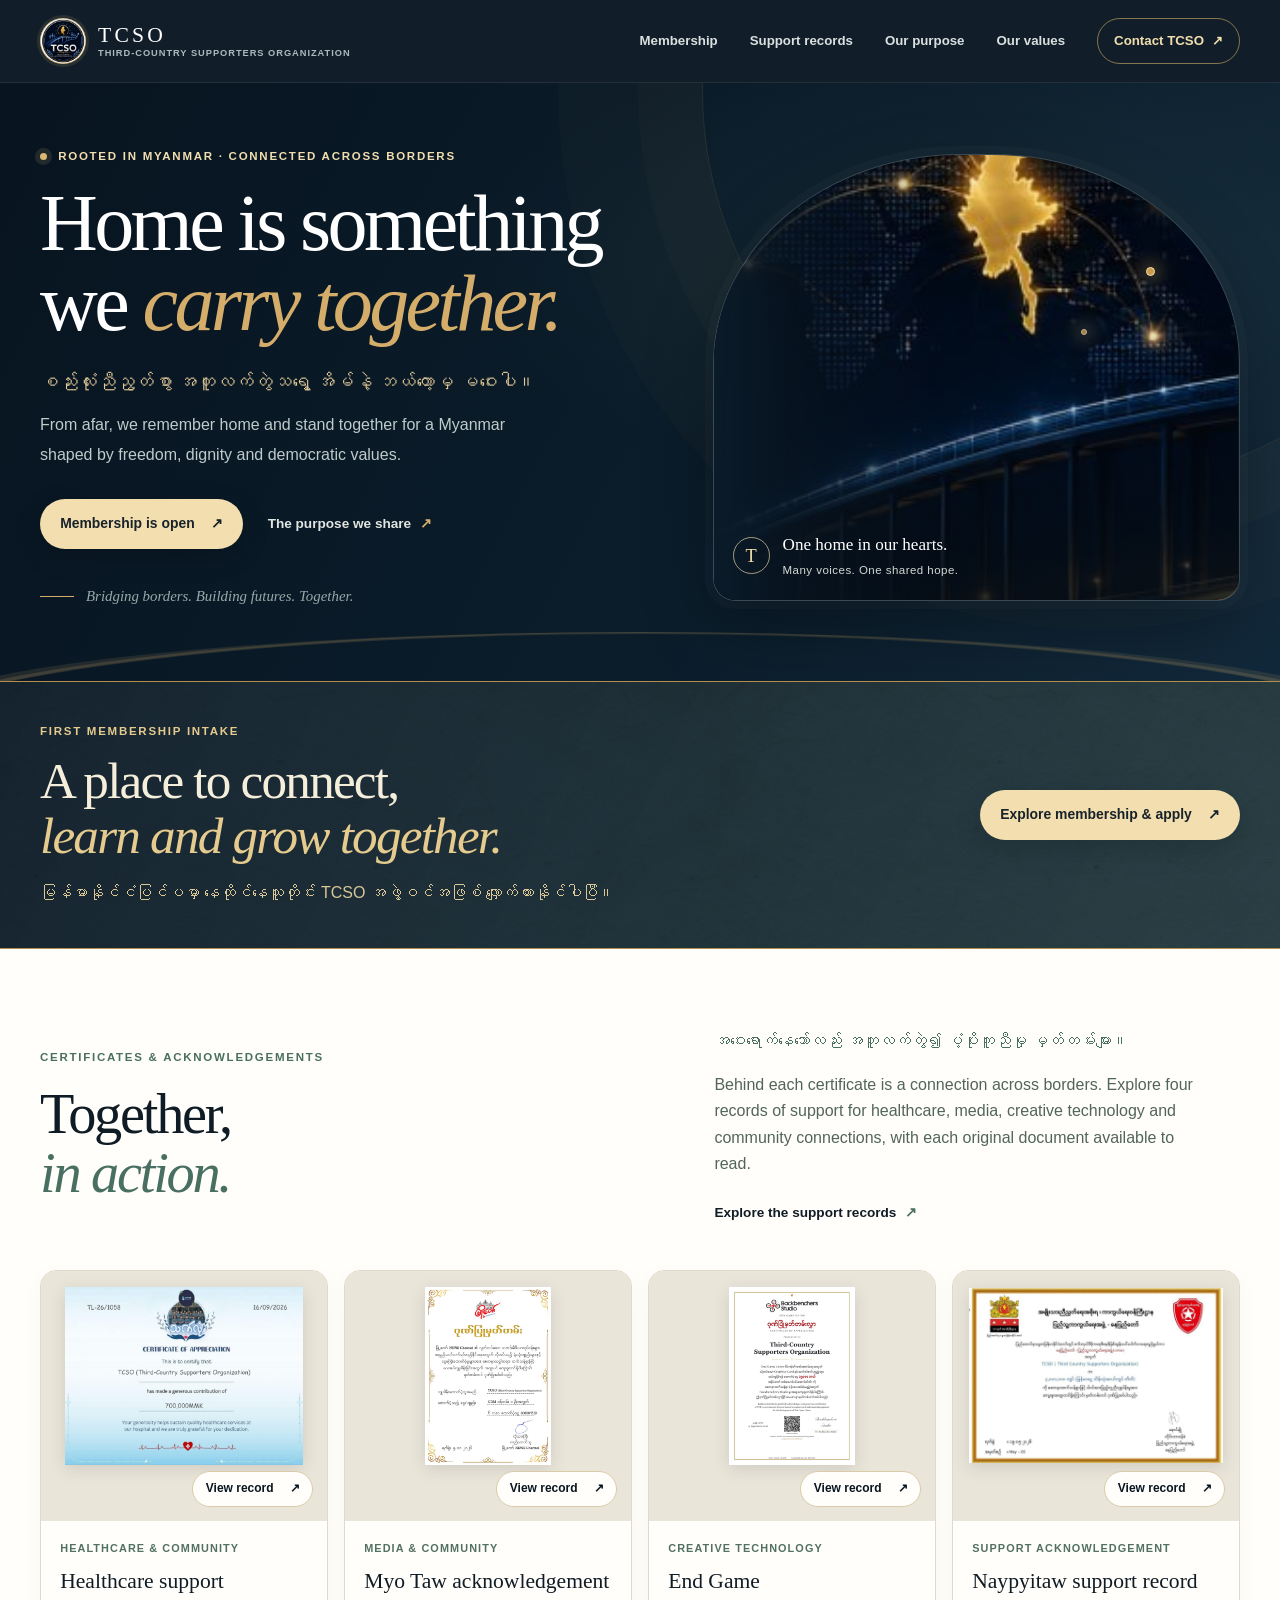
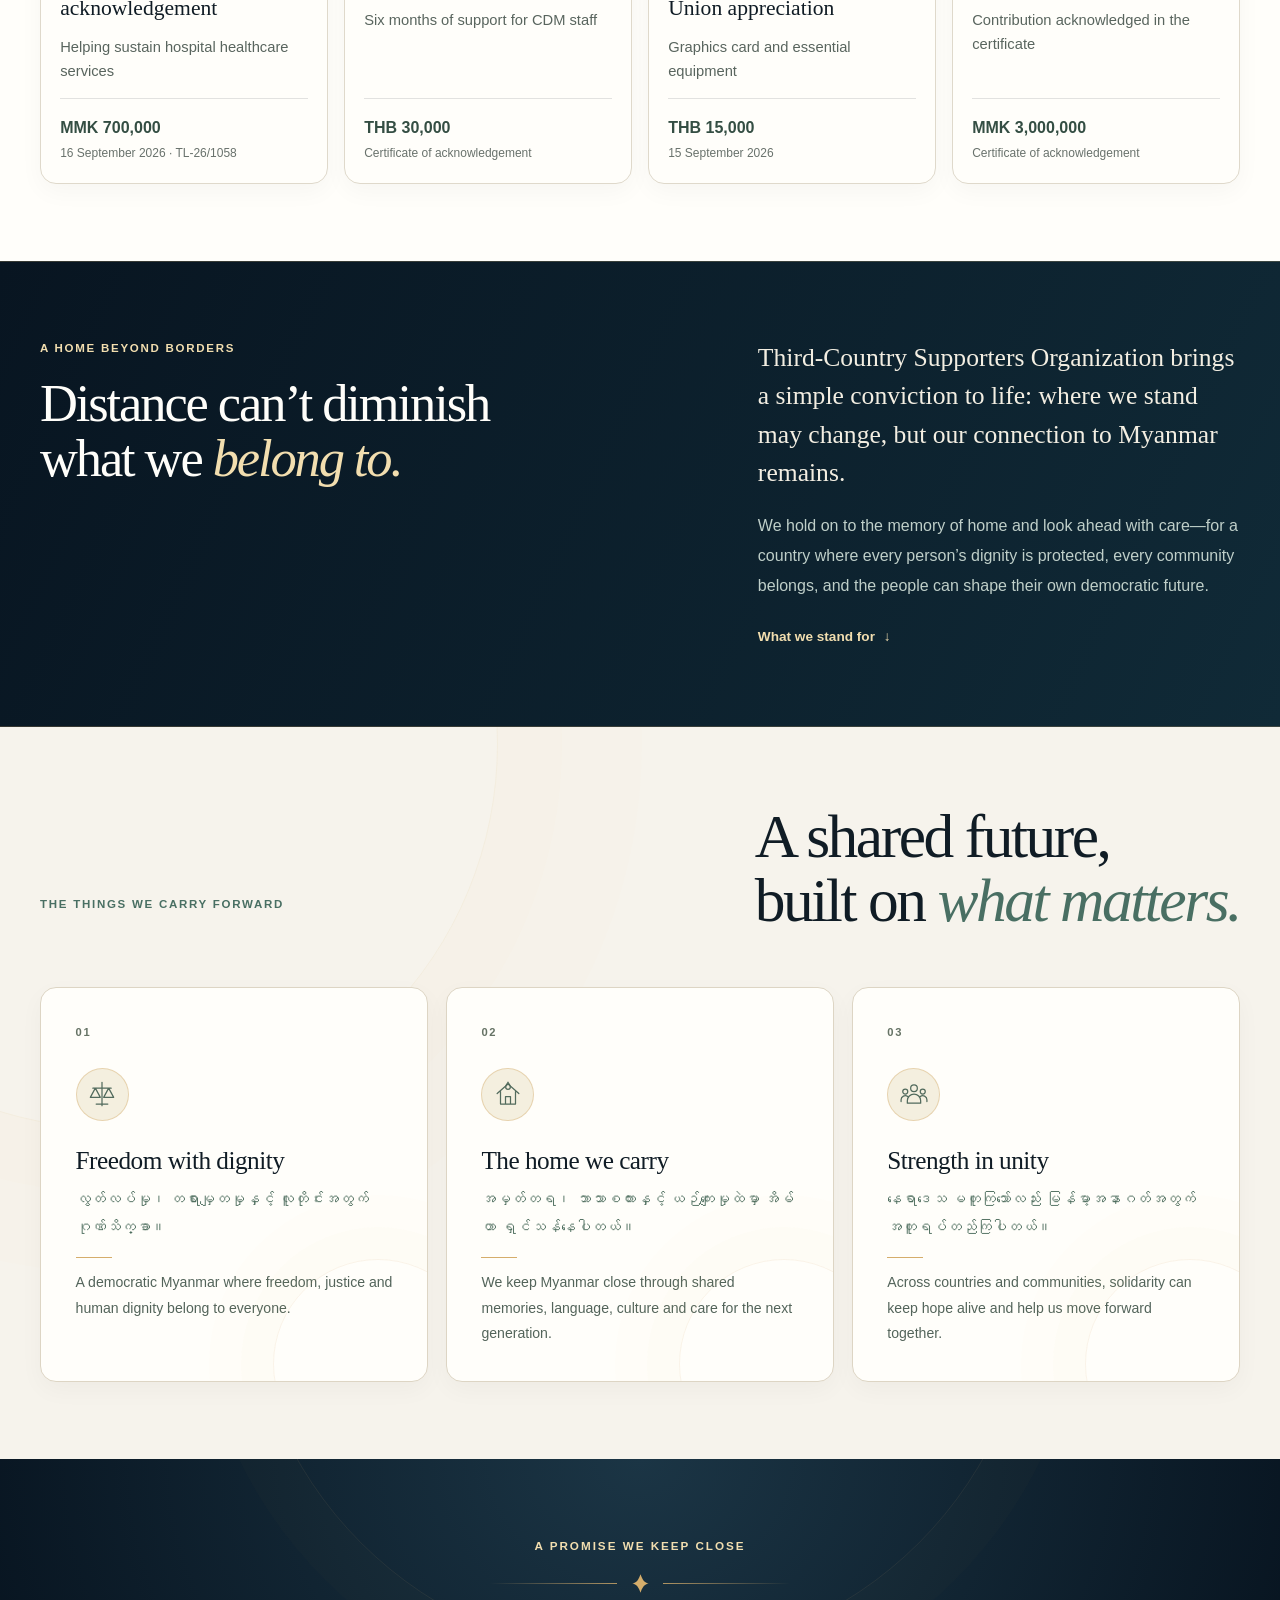
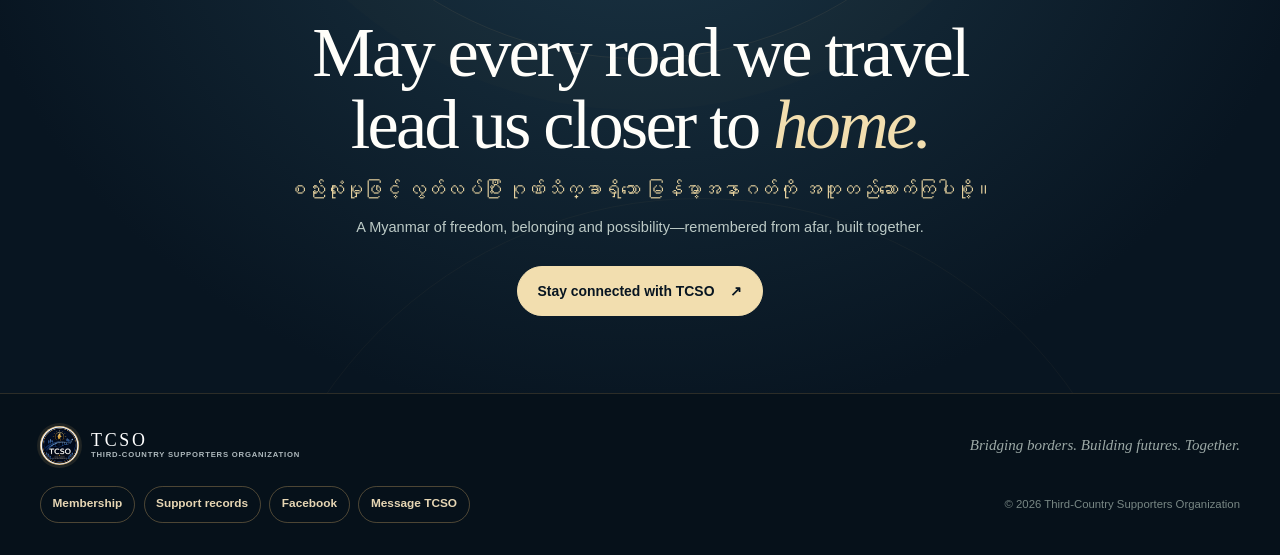
==== index.html @ 5f765c93 "Launch TCSO membership intake" ====
<!doctype html>
<html lang="en">
<head>
    <meta charset="utf-8">
    <meta name="viewport" content="width=device-width, initial-scale=1">
    <meta name="theme-color" content="#081521">
    <title>Third-Country Supporters Organization | Home Beyond Borders</title>
    <meta name="description" content="Rooted in Myanmar and connected across borders, TCSO stands for remembrance, unity, dignity and a democratic future for Myanmar.">
    <meta name="robots" content="index, follow, max-image-preview:large">
    <link rel="canonical" href="https://tcso.world/">
    <link rel="icon" type="image/jpeg" href="/assets/tcso-emblem.jpg">
    <link rel="preload" as="image" href="/assets/tcso-banner.jpg" fetchpriority="high">

    <meta property="og:type" content="website">
    <meta property="og:site_name" content="Third-Country Supporters Organization">
    <meta property="og:locale" content="en_US">
    <meta property="og:locale:alternate" content="my_MM">
    <meta property="og:title" content="TCSO — Home Beyond Borders">
    <meta property="og:description" content="Remembering home. Standing together for a Myanmar shaped by freedom, dignity and democracy.">
    <meta property="og:url" content="https://tcso.world/">
    <meta property="og:image" content="https://tcso.world/assets/tcso-social-card.jpg">
    <meta property="og:image:secure_url" content="https://tcso.world/assets/tcso-social-card.jpg">
    <meta property="og:image:type" content="image/jpeg">
    <meta property="og:image:width" content="1280">
    <meta property="og:image:height" content="487">
    <meta property="og:image:alt" content="Third-Country Supporters Organization — Bridging borders. Building futures. Together.">
    <meta name="twitter:card" content="summary_large_image">
    <meta name="twitter:title" content="TCSO — Home Beyond Borders">
    <meta name="twitter:description" content="Remembering home. Standing together for a Myanmar shaped by freedom, dignity and democracy.">
    <meta name="twitter:image:alt" content="TCSO — Bridging borders. Building futures. Together.">
    <meta name="twitter:image" content="https://tcso.world/assets/tcso-social-card.jpg">

    <script type="application/ld+json">
    {
      "@context": "https://schema.org",
      "@type": "Organization",
      "name": "Third-Country Supporters Organization",
      "alternateName": "TCSO",
      "url": "https://tcso.world/",
      "logo": "https://tcso.world/assets/tcso-emblem.jpg",
      "image": "https://tcso.world/assets/tcso-social-card.jpg",
      "description": "A Myanmar diaspora solidarity organization grounded in remembrance, unity, dignity and democratic values.",
      "sameAs": ["https://www.facebook.com/TCSODL"]
    }
    </script>
    <link rel="stylesheet" href="/styles.css?v=20261108-membership-v3">
    <script src="/script.js?v=20261108-membership-v3" defer></script>
<noscript><style>.header-inner{flex-wrap:wrap;padding-block:1rem}.nav-toggle{display:none}.primary-nav{position:static;display:flex;flex-wrap:wrap;width:100%;box-shadow:none}</style></noscript>
</head>
<body>
    <a class="skip-link" href="#main">Skip to content</a>

    <header class="site-header">
        <div class="container header-inner">
            <a class="brand" href="/" aria-label="TCSO home">
                <span class="brand-mark"><img src="/assets/tcso-emblem.jpg" alt="" width="1104" height="1104"></span>
                <span class="brand-name"><strong>TCSO</strong><small>THIRD-COUNTRY SUPPORTERS ORGANIZATION</small></span>
            </a>
            <button class="nav-toggle" type="button" aria-expanded="false" aria-controls="primary-nav" aria-label="Open navigation">
                <span></span><span></span>
            </button>
            <nav class="primary-nav" id="primary-nav" aria-label="Main navigation">
                <a href="/membership/">Membership</a>
                <a href="/support/">Support records</a>
                <a href="#our-purpose">Our purpose</a>
                <a href="#our-values">Our values</a>

                <a class="nav-cta" href="https://m.me/TCSODL" target="_blank" rel="noopener noreferrer">Contact TCSO <span aria-hidden="true">↗</span></a>
            </nav>
        </div>
    </header>

    <main id="main">
        <section class="hero" aria-labelledby="hero-title">
            <div class="container hero-grid">
                <div class="hero-copy">
                    <p class="eyebrow"><span class="eyebrow-dot"></span> Rooted in Myanmar · Connected across borders</p>
                    <h1 id="hero-title">Home is something<br class="desktop-break"> we <em>carry together.</em></h1>
                    <p class="hero-burmese" lang="my">စည်းလုံးညီညွတ်စွာ အတူလက်တွဲသရွေ့ အိမ်နဲ့ ဘယ်တော့မှ မဝေးပါ။</p>
                    <p class="hero-lead">From afar, we remember home and stand together for a Myanmar shaped by freedom, dignity and democratic values.</p>
                    <div class="hero-actions">
                        <a class="button button--gold" href="/membership/">Membership is open <span aria-hidden="true">↗</span></a>
                        <a class="text-link" href="#our-purpose">The purpose we share <span aria-hidden="true">↗</span></a>
                    </div>
                    <div class="hero-signature"><span class="signature-rule"></span><span>Bridging borders. Building futures. Together.</span></div>
                </div>

                <div class="hero-visual" aria-label="Myanmar homeland artwork">
                    <img class="hero-art" src="/assets/tcso-banner.jpg" alt="Illustrated Myanmar map, golden dawn and a bridge spanning distant horizons" width="1280" height="487" fetchpriority="high">
                    <div class="hero-visual-shade" aria-hidden="true"></div>
                    <div class="hero-visual-caption">
                        <span class="caption-mark" aria-hidden="true">T</span>
                        <span><strong>One home in our hearts.</strong><small>Many voices. One shared hope.</small></span>
                    </div>
                    <span class="hero-orbit hero-orbit--one" aria-hidden="true"></span>
                    <span class="hero-orbit hero-orbit--two" aria-hidden="true"></span>
                </div>
            </div>
            <div class="hero-ground" aria-hidden="true"></div>
        </section>

        <section class="membership-banner" aria-labelledby="membership-banner-title">
            <div class="container membership-banner-inner">
                <div>
                    <p class="eyebrow">First membership intake</p>
                    <h2 id="membership-banner-title">A place to connect,<br><em>learn and grow together.</em></h2>
                    <p lang="my">မြန်မာနိုင်ငံပြင်ပမှာ နေထိုင်နေသူတိုင်း TCSO အဖွဲ့ဝင်အဖြစ် လျှောက်ထားနိုင်ပါပြီ။</p>
                </div>
                <a class="button button--gold" href="/membership/">Explore membership & apply <span aria-hidden="true">↗</span></a>
            </div>
        </section>

        <section class="support-section section-pad" id="support-records" aria-labelledby="support-title"><div class="container">
<div class="support-heading"><div><p class="eyebrow eyebrow--dark">Certificates & acknowledgements</p><h2 class="section-title" id="support-title">Together,<br><em>in action.</em></h2></div><div class="support-intro"><p lang="my">အဝေးရောက်နေသော်လည်း အတူလက်တွဲ၍ ပံ့ပိုးကူညီမှု မှတ်တမ်းများ။</p><p>Behind each certificate is a connection across borders. Explore four records of support for healthcare, media, creative technology and community connections, with each original document available to read.</p><a class="text-link text-link--dark" href="/support/">Explore the support records <span aria-hidden="true">↗</span></a></div></div>
<div class="record-grid"><article class="record-card">
<a class="record-image" href="/support/healthcare/" aria-label="View healthcare support acknowledgement"><img src="/assets/certificates/healthcare-appreciation-tl-26-1058.jpg" width="3000" height="2250" alt="Healthcare certificate acknowledging TCSO’s MMK 700,000 contribution, reference TL-26/1058" loading="lazy" decoding="async"><span>View record <span aria-hidden="true">↗</span></span></a>
<div class="record-copy"><p class="record-category">Healthcare & community</p><h3><a href="/support/healthcare/">Healthcare support acknowledgement</a></h3><p>Helping sustain hospital healthcare services</p><div class="record-meta"><strong>MMK 700,000</strong><span><time datetime="2026-09-16">16 September 2026</time> · TL-26/1058</span></div></div>
</article>
<article class="record-card">
<a class="record-image" href="/support/myo-taw/" aria-label="View Myo Taw acknowledgement"><img src="/assets/certificates/myo-taw-appreciation-30000.jpg" width="904" height="1280" alt="Myo Taw News Channel certificate naming Third-Country Supporters Organization" loading="lazy" decoding="async"><span>View record <span aria-hidden="true">↗</span></span></a>
<div class="record-copy"><p class="record-category">Media & community</p><h3><a href="/support/myo-taw/">Myo Taw acknowledgement</a></h3><p>Six months of support for CDM staff</p><div class="record-meta"><strong>THB 30,000</strong><span>Certificate of acknowledgement</span></div></div>
</article>
<article class="record-card">
<a class="record-image" href="/support/end-game-union/" aria-label="View End Game Union appreciation"><img src="/assets/certificates/end-game-union-appreciation.jpg" width="904" height="1280" alt="Backbenchers Studio certificate naming Third-Country Supporters Organization" loading="lazy" decoding="async"><span>View record <span aria-hidden="true">↗</span></span></a>
<div class="record-copy"><p class="record-category">Creative technology</p><h3><a href="/support/end-game-union/">End Game Union appreciation</a></h3><p>Graphics card and essential equipment</p><div class="record-meta"><strong>THB 15,000</strong><span>15 September 2026</span></div></div>
</article>
<article class="record-card">
<a class="record-image" href="/support/naypyitaw/" aria-label="View Naypyitaw support record"><img src="/assets/certificates/naypyitaw-acknowledgement.jpg" width="1080" height="744" alt="Naypyitaw People’s Defence Organisation certificate naming Third-Country Supporters Organization" loading="lazy" decoding="async"><span>View record <span aria-hidden="true">↗</span></span></a>
<div class="record-copy"><p class="record-category">Support acknowledgement</p><h3><a href="/support/naypyitaw/">Naypyitaw support record</a></h3><p>Contribution acknowledged in the certificate</p><div class="record-meta"><strong>MMK 3,000,000</strong><span>Certificate of acknowledgement</span></div></div>
</article></div></div></section>

        <section class="purpose section-pad" id="our-purpose" aria-labelledby="purpose-title">
            <div class="container purpose-grid">
                <div>
                    <p class="eyebrow eyebrow--dark">A home beyond borders</p>
                    <h2 class="section-title" id="purpose-title">Distance can’t diminish<br>what we <em>belong to.</em></h2>
                </div>
                <div class="purpose-copy">
                    <p class="lead-copy">Third-Country Supporters Organization brings a simple conviction to life: where we stand may change, but our connection to Myanmar remains.</p>
                    <p>We hold on to the memory of home and look ahead with care—for a country where every person’s dignity is protected, every community belongs, and the people can shape their own democratic future.</p>
                    <a class="text-link text-link--dark" href="#our-values">What we stand for <span aria-hidden="true">↓</span></a>
                </div>
            </div>
        </section>

        <section class="values section-pad" id="our-values" aria-labelledby="values-title">
            <div class="container">
                <div class="section-heading">
                    <p class="eyebrow">The things we carry forward</p>
                    <h2 class="section-title" id="values-title">A shared future,<br class="mobile-break"> built on <em>what matters.</em></h2>
                </div>
                <div class="value-grid">
                    <article class="value-card value-card--freedom">
                        <span class="value-number">01</span>
                        <span class="value-icon" aria-hidden="true"><svg viewBox="0 0 36 36" fill="none"><path d="M18 4v28M7 11h22M10 11l-6 11h12L10 11ZM26 11l-6 11h12l-6-11ZM11 30h14" stroke="currentColor" stroke-width="1.5" stroke-linecap="round" stroke-linejoin="round"/></svg></span>
                        <h3>Freedom with dignity</h3>
                        <p lang="my">လွတ်လပ်မှု၊ တရားမျှတမှုနှင့် လူတိုင်းအတွက် ဂုဏ်သိက္ခာ။</p>
                        <span class="value-rule"></span>
                        <p class="value-en">A democratic Myanmar where freedom, justice and human dignity belong to everyone.</p>
                    </article>
                    <article class="value-card value-card--home">
                        <span class="value-number">02</span>
                        <span class="value-icon" aria-hidden="true"><svg viewBox="0 0 36 36" fill="none"><path d="M5 17.5 18 6l13 11.5M9 15v15h18V15M15 30v-9h6v9" stroke="currentColor" stroke-width="1.5" stroke-linecap="round" stroke-linejoin="round"/><path d="M18 4c1.8 2.3 2.8 4.1 2.8 5.5a2.8 2.8 0 0 1-5.6 0C15.2 8.1 16.2 6.3 18 4Z" stroke="currentColor" stroke-width="1.5"/></svg></span>
                        <h3>The home we carry</h3>
                        <p lang="my">အမှတ်တရ၊ ဘာသာစကားနှင့် ယဉ်ကျေးမှုထဲမှာ အိမ်ဟာ ရှင်သန်နေပါတယ်။</p>
                        <span class="value-rule"></span>
                        <p class="value-en">We keep Myanmar close through shared memories, language, culture and care for the next generation.</p>
                    </article>
                    <article class="value-card value-card--unity">
                        <span class="value-number">03</span>
                        <span class="value-icon" aria-hidden="true"><svg viewBox="0 0 36 36" fill="none"><circle cx="18" cy="11" r="4" stroke="currentColor" stroke-width="1.5"/><circle cx="7.5" cy="15" r="3" stroke="currentColor" stroke-width="1.5"/><circle cx="28.5" cy="15" r="3" stroke="currentColor" stroke-width="1.5"/><path d="M10 29v-3a8 8 0 0 1 16 0v3H10ZM2.5 27v-2a5 5 0 0 1 8-4M33.5 27v-2a5 5 0 0 0-8-4" stroke="currentColor" stroke-width="1.5" stroke-linecap="round" stroke-linejoin="round"/></svg></span>
                        <h3>Strength in unity</h3>
                        <p lang="my">နေရာဒေသ မတူကြသော်လည်း မြန်မာ့အနာဂတ်အတွက် အတူရပ်တည်ကြပါတယ်။</p>
                        <span class="value-rule"></span>
                        <p class="value-en">Across countries and communities, solidarity can keep hope alive and help us move forward together.</p>
                    </article>
                </div>
            </div>
        </section>


        <section class="vision section-pad" id="our-vision" aria-labelledby="vision-title">
            <div class="container vision-inner">
                <span class="vision-kicker">A promise we keep close</span>
                <div class="vision-ornament" aria-hidden="true"><span></span><svg viewBox="0 0 32 32" fill="none"><path d="M16 2c2.2 6.6 4.4 10 7 11.8 2.7 1.9 4.9 2.2 7 2.2-2.1 0-4.3.3-7 2.2C20.4 20 18.2 23.4 16 30c-2.2-6.6-4.4-10-7-11.8C6.3 16.3 4.1 16 2 16c2.1 0 4.3-.3 7-2.2C11.6 12 13.8 8.6 16 2Z" fill="currentColor"/></svg><span></span></div>
                <h2 id="vision-title">May every road we travel<br>lead us closer to <em>home.</em></h2>
                <p class="vision-burmese" lang="my">စည်းလုံးမှုဖြင့် လွတ်လပ်ပြီး ဂုဏ်သိက္ခာရှိသော မြန်မာ့အနာဂတ်ကို အတူတည်ဆောက်ကြပါစို့။</p>
                <p class="vision-caption">A Myanmar of freedom, belonging and possibility—remembered from afar, built together.</p>
                <a class="button button--outline" href="https://m.me/TCSODL" target="_blank" rel="noopener noreferrer">Stay connected with TCSO <span aria-hidden="true">↗</span></a>
            </div>
            <span class="vision-ring vision-ring--one" aria-hidden="true"></span>
            <span class="vision-ring vision-ring--two" aria-hidden="true"></span>
        </section>
    </main>

    <footer class="site-footer">
        <div class="container footer-inner">
            <a class="brand brand--footer" href="/" aria-label="TCSO home">
                <span class="brand-mark"><img src="/assets/tcso-emblem.jpg" alt="" width="1104" height="1104" loading="lazy"></span>
                <span class="brand-name"><strong>TCSO</strong><small>THIRD-COUNTRY SUPPORTERS ORGANIZATION</small></span>
            </a>
            <p>Bridging borders. Building futures. Together.</p>
            <nav class="footer-social" aria-label="TCSO social links">
                <a href="/membership/">Membership</a>
                <a href="/support/">Support records</a>
                <a href="https://www.facebook.com/TCSODL" target="_blank" rel="noopener noreferrer">Facebook</a>
                <a href="https://m.me/TCSODL" target="_blank" rel="noopener noreferrer">Message TCSO</a>
            </nav>
            <small class="copyright">© <span data-current-year>2026</span> Third-Country Supporters Organization</small>
        </div>
    </footer>

    <noscript><style>.reveal{opacity:1;transform:none}</style></noscript>
</body>
</html>
---- styles.css ----
@charset "utf-8";

:root {
    color-scheme: light;
    --ink: #101c25;
    --ink-soft: #66716f;
    --navy: #081521;
    --navy-mid: #10263a;
    --gold: #d5ad6b;
    --gold-pale: #f2deaf;
    --jade: #496f63;
    --paper: #f6f3ec;
    --white: #fffefa;
    --line: rgb(16 28 37 / 0.12);
    --serif: "Iowan Old Style", "Baskerville", "Palatino Linotype", Georgia, serif;
    --sans: -apple-system, BlinkMacSystemFont, "Segoe UI", "Noto Sans Myanmar", "Myanmar Text", Arial, sans-serif;
    --myanmar: "Noto Sans Myanmar", "Myanmar Text", "Padauk", var(--sans);
    --max-width: 1200px;
}

* { box-sizing: border-box; }
html { scroll-behavior: smooth; scroll-padding-top: 5rem; }
body { margin: 0; color: var(--ink); background: var(--paper); font-family: var(--sans); font-size: 16px; line-height: 1.65; -webkit-font-smoothing: antialiased; text-rendering: optimizeLegibility; }
img { display: block; max-width: 100%; }
a { color: inherit; }
button, a { -webkit-tap-highlight-color: transparent; }
::selection { color: var(--navy); background: var(--gold-pale); }
.container { width: min(var(--max-width), calc(100% - 56px)); margin-inline: auto; }
.skip-link { position: fixed; z-index: 100; top: 0.75rem; left: 0.75rem; padding: 0.65rem 1rem; border-radius: 0.5rem; color: white; background: #000; transform: translateY(-160%); }
.skip-link:focus { transform: translateY(0); }

/* Header */
.site-header { position: sticky; z-index: 20; top: 0; border-bottom: 1px solid rgb(255 255 255 / 0.08); color: white; background: rgb(8 21 33 / 0.96); backdrop-filter: blur(16px); }
.header-inner { display: flex; min-height: 82px; align-items: center; justify-content: space-between; gap: 2rem; }
.brand { display: inline-flex; align-items: center; gap: 0.75rem; min-width: 0; color: white; text-decoration: none; }
.brand-mark { display: grid; width: 46px; height: 46px; flex: none; overflow: hidden; place-items: center; border: 1px solid rgb(213 173 107 / 0.75); border-radius: 50%; background: white; box-shadow: 0 0 0 3px rgb(213 173 107 / 0.12); }
.brand-mark img { width: 100%; height: 100%; object-fit: cover; }
.brand-name { display: grid; gap: 0.05rem; line-height: 1.1; }
.brand-name strong { font-family: var(--serif); font-size: 1.35rem; font-weight: 500; letter-spacing: 0.15em; }
.brand-name small { color: #aeb9bd; font-size: 0.58rem; font-weight: 700; letter-spacing: 0.105em; white-space: nowrap; }
.primary-nav { display: flex; align-items: center; gap: clamp(1.1rem, 2.5vw, 2.4rem); }
.primary-nav > a { color: #dae0df; font-size: 0.83rem; font-weight: 600; text-decoration: none; transition: color 160ms ease; }
.primary-nav > a:hover, .primary-nav > a:focus-visible { color: var(--gold-pale); }
.primary-nav .nav-cta { display: inline-flex; align-items: center; gap: 0.5rem; padding: 0.7rem 1rem; border: 1px solid rgb(213 173 107 / 0.6); border-radius: 999px; color: var(--gold-pale); }
.primary-nav .nav-cta:hover { color: var(--navy); background: var(--gold-pale); }
.nav-toggle { display: none; }

/* Hero */
.hero { position: relative; overflow: hidden; color: white; background: radial-gradient(ellipse at 80% 30%, rgb(50 76 77 / 0.25), transparent 39%), linear-gradient(118deg, #081521 4%, #0b1d2b 61%, #12293b 100%); }
.hero::before { position: absolute; top: -24rem; right: -13rem; width: 49rem; height: 49rem; border: 1px solid rgb(213 173 107 / 0.13); border-radius: 50%; content: ""; box-shadow: 0 0 0 4rem rgb(213 173 107 / 0.025), 0 0 0 9rem rgb(213 173 107 / 0.02); }
.hero-grid { position: relative; z-index: 1; display: grid; min-height: 570px; grid-template-columns: 1.05fr 0.95fr; align-items: center; gap: clamp(3rem, 7vw, 6.4rem); padding-block: 4rem 4.5rem; }
.hero-copy { max-width: 640px; }
.eyebrow { display: flex; align-items: center; gap: 0.7rem; margin: 0 0 1.15rem; color: var(--gold-pale); font-size: 0.72rem; font-weight: 700; letter-spacing: 0.15em; text-transform: uppercase; }
.eyebrow-dot { width: 7px; height: 7px; border-radius: 50%; background: #dab872; box-shadow: 0 0 0 5px rgb(218 184 114 / 0.12); }
h1, h2, h3, p { margin-top: 0; }
h1, h2, h3 { text-wrap: balance; }
.hero h1 { max-width: 750px; margin-bottom: 0.65rem; font-family: var(--serif); font-size: clamp(3.5rem, 6.25vw, 5.7rem); font-weight: 400; letter-spacing: -0.045em; line-height: 0.99; }
.hero h1 em, .section-title em, .vision h2 em { color: var(--gold); font-weight: 400; }
.hero-burmese { max-width: 550px; margin: 1.35rem 0 0.65rem; color: #e2ca99; font-family: var(--myanmar); font-size: clamp(1.05rem, 1.45vw, 1.27rem); line-height: 1.9; }
.hero-lead { max-width: 510px; margin-bottom: 1.75rem; color: #bfcbcb; font-size: 1rem; line-height: 1.9; }
.hero-actions { display: flex; align-items: center; flex-wrap: wrap; gap: 1rem 1.55rem; }
.button { display: inline-flex; min-height: 50px; align-items: center; justify-content: center; gap: 1rem; padding: 0.75rem 1.2rem; border: 1px solid transparent; border-radius: 999px; font-size: 0.87rem; font-weight: 700; text-decoration: none; transition: color 180ms ease, background 180ms ease, border-color 180ms ease, transform 180ms ease; }
.button:hover { transform: translateY(-2px); }
.button--gold { color: #17222a; background: var(--gold-pale); box-shadow: 0 8px 28px rgb(0 0 0 / 0.15); }
.button--gold:hover { background: #fff0c9; }
.text-link { display: inline-flex; align-items: center; gap: 0.55rem; color: #e1e6e2; font-size: 0.85rem; font-weight: 600; text-decoration: none; }
.text-link span { color: var(--gold); transition: transform 180ms ease; }
.text-link:hover span { transform: translate(2px, -2px); }
.hero-signature { display: flex; align-items: center; gap: 0.75rem; margin-top: 2.2rem; color: #98a9a9; font-family: var(--serif); font-size: 0.93rem; font-style: italic; }
.signature-rule { width: 34px; height: 1px; background: var(--gold); }
.hero-visual { position: relative; min-width: 0; aspect-ratio: 1.18 / 1; overflow: hidden; border: 1px solid rgb(255 255 255 / 0.15); border-radius: 47% 47% 1.4rem 1.4rem; background: #172a36; box-shadow: 0 28px 70px rgb(0 0 0 / 0.31), 0 0 0 8px rgb(255 255 255 / 0.025); }
.hero-art { width: 100%; height: 100%; object-fit: cover; object-position: 97% center; transform: scale(2.1); transform-origin: 100% 50%; }
.hero-visual-shade { position: absolute; inset: 0; background: linear-gradient(90deg, #0b1b29 0%, rgb(8 21 33 / 0.74) 14%, transparent 42%), linear-gradient(180deg, rgb(4 12 20 / 0.03) 30%, rgb(4 12 20 / 0.2) 55%, rgb(4 12 20 / 0.87) 100%); }
.hero-visual-caption { position: absolute; right: 1.2rem; bottom: 1.25rem; left: 1.2rem; display: flex; align-items: center; gap: 0.8rem; }
.caption-mark { display: grid; width: 37px; height: 37px; flex: none; place-items: center; border: 1px solid rgb(242 222 175 / 0.65); border-radius: 50%; color: var(--gold-pale); font-family: var(--serif); font-size: 1.15rem; }
.hero-visual-caption span:last-child { display: grid; gap: 0.1rem; }
.hero-visual-caption strong { font-family: var(--serif); font-size: 1.07rem; font-weight: 500; }
.hero-visual-caption small { color: #d2d8d3; font-size: 0.72rem; letter-spacing: 0.04em; }
.hero-orbit { position: absolute; width: 9px; height: 9px; border: 1px solid #f6dfa9; border-radius: 50%; background: #c89b4f; box-shadow: 0 0 18px 5px rgb(237 191 104 / 0.38); }
.hero-orbit--one { top: 25%; right: 16%; }
.hero-orbit--two { top: 39%; right: 29%; width: 6px; height: 6px; opacity: 0.8; }
.hero-ground { position: absolute; right: -10%; bottom: -11rem; left: -10%; height: 14rem; border: 1px solid rgb(213 173 107 / 0.16); border-radius: 50%; box-shadow: 0 -10px 0 -9px rgb(213 173 107 / 0.16), 0 -24px 0 -23px rgb(213 173 107 / 0.12); }

/* Purpose */
.section-pad { padding-block: clamp(3.5rem, 6vw, 5.5rem); }
.purpose { color: var(--white); background: linear-gradient(115deg, var(--navy), #102a37); border-block: 1px solid rgb(213 173 107 / 0.22); }
.purpose-grid { display: grid; grid-template-columns: 1fr 0.8fr; align-items: start; gap: clamp(3rem, 9vw, 9rem); }
.eyebrow--dark { color: var(--jade); }
.section-title { margin-bottom: 0; font-family: var(--serif); font-size: clamp(2.8rem, 4.8vw, 4.5rem); font-weight: 400; letter-spacing: -0.04em; line-height: 1.05; }
.section-title em { color: var(--jade); }
.purpose-copy { padding-top: 1.8rem; }
.purpose-copy p { color: #bfcfc9; line-height: 1.9; }
.purpose-copy .lead-copy { margin-bottom: 1.15rem; color: #f3eee2; font-family: var(--serif); font-size: clamp(1.32rem, 2vw, 1.65rem); line-height: 1.5; }
.text-link--dark { margin-top: 0.5rem; color: var(--ink); }
.text-link--dark span { color: var(--jade); }

/* Values */
.values { position: relative; overflow: hidden; color: var(--ink); background: var(--paper); }
.values::before { position: absolute; top: -23rem; left: -17rem; width: 48rem; height: 48rem; border: 1px solid rgb(224 193 132 / 0.13); border-radius: 50%; content: ""; box-shadow: 0 0 0 4rem rgb(224 193 132 / 0.025), 0 0 0 9rem rgb(224 193 132 / 0.018); }
.values .container { position: relative; z-index: 1; }
.section-heading { display: flex; align-items: end; justify-content: space-between; gap: 2rem; margin-bottom: 3.4rem; }
.section-heading .section-title { color: var(--ink); }
.section-heading .section-title em { color: var(--jade); }
.value-grid { display: grid; grid-template-columns: repeat(3, minmax(0, 1fr)); gap: 1.1rem; }
.value-card { position: relative; display: flex; min-height: 358px; flex-direction: column; align-items: flex-start; padding: clamp(1.55rem, 2.7vw, 2.3rem); overflow: hidden; border: 1px solid #ddd5c4; border-radius: 1rem; background: var(--white); box-shadow: 0 8px 24px rgb(8 21 33 / 0.035); }
.value-card::after { position: absolute; right: -3.5rem; bottom: -5.5rem; width: 13rem; height: 13rem; border: 1px solid rgb(213 173 107 / 0.13); border-radius: 50%; content: ""; box-shadow: 0 0 0 2rem rgb(213 173 107 / 0.018), 0 0 0 4rem rgb(213 173 107 / 0.012); }
.value-number { color: #667365; font-size: 0.7rem; font-weight: 700; letter-spacing: 0.15em; }
.value-icon { display: grid; width: 53px; height: 53px; margin-block: 1.65rem 1.2rem; place-items: center; border: 1px solid rgb(213 173 107 / 0.42); border-radius: 50%; color: #526b5d; background: #f4efdf; }
.value-icon svg { width: 30px; height: 30px; }
.value-card h3 { margin-bottom: 0.3rem; color: var(--ink); font-family: var(--serif); font-size: 1.58rem; font-weight: 400; letter-spacing: -0.02em; }
.value-card > p[lang="my"] { margin-bottom: 1rem; color: #496a5a; font-family: var(--myanmar); font-size: 0.93rem; line-height: 1.85; }
.value-rule { width: 36px; height: 1px; margin-bottom: 0.75rem; background: var(--gold); }
.value-card .value-en { max-width: 30rem; margin-bottom: 0; color: #53645a; font-size: 0.88rem; line-height: 1.8; }

/* Vision */
.vision { position: relative; display: grid; min-height: 555px; overflow: hidden; place-items: center; color: white; text-align: center; background: radial-gradient(ellipse at 50% 5%, #1b3545, #091722 71%); }
.vision-inner { position: relative; z-index: 1; display: grid; justify-items: center; }
.vision-kicker { color: #d6c29a; font-size: 0.73rem; font-weight: 700; letter-spacing: 0.17em; text-transform: uppercase; }
.vision-ornament { display: flex; width: min(300px, 70vw); align-items: center; gap: 0.8rem; margin-block: 1.15rem 1.35rem; color: var(--gold); }
.vision-ornament span { height: 1px; flex: 1; background: linear-gradient(90deg, transparent, rgb(213 173 107 / 0.8)); }
.vision-ornament span:last-child { background: linear-gradient(90deg, rgb(213 173 107 / 0.8), transparent); }
.vision-ornament svg { width: 21px; height: 21px; }
.vision h2 { margin-bottom: 0.7rem; font-family: var(--serif); font-size: clamp(2.8rem, 5.5vw, 5rem); font-weight: 400; letter-spacing: -0.04em; line-height: 1.03; }
.vision h2 em { color: var(--gold-pale); }
.vision-burmese { margin: 0 auto 0.4rem; color: #e3cf9d; font-family: var(--myanmar); font-size: clamp(0.98rem, 1.5vw, 1.2rem); line-height: 1.9; }
.vision-caption { max-width: 620px; margin-bottom: 1.7rem; color: #b6c0bf; font-size: 0.91rem; }
.button--outline { color: var(--gold-pale); border-color: rgb(213 173 107 / 0.54); background: rgb(255 255 255 / 0.025); }
.button--outline:hover { color: #17222a; background: var(--gold-pale); }
.vision-ring { position: absolute; width: 790px; height: 790px; border: 1px solid rgb(213 173 107 / 0.095); border-radius: 50%; }
.vision-ring--one { top: -590px; left: calc(50% - 395px); box-shadow: 0 0 0 3.2rem rgb(213 173 107 / 0.012); }
.vision-ring--two { bottom: -715px; left: calc(50% - 395px); width: 910px; height: 910px; opacity: 0.5; }

/* Footer */
.site-footer { color: #c3cdca; background: #06111a; }
.footer-inner { display: flex; min-height: 112px; align-items: center; justify-content: space-between; gap: 1.5rem; padding-block: 1.3rem; }
.brand--footer .brand-mark { width: 39px; height: 39px; }
.brand--footer .brand-name strong { font-size: 1.12rem; }
.brand--footer .brand-name small { font-size: 0.48rem; }
.footer-inner > p { margin: 0; color: #9ca9a6; font-family: var(--serif); font-size: 0.94rem; font-style: italic; }
.footer-social { display: flex; flex-wrap: wrap; align-items: center; gap: 0.55rem; }
.footer-social a { padding: 0.48rem 0.72rem; border: 1px solid rgb(213 173 107 / 0.34); border-radius: 999px; color: #e6d6b4; font-size: 0.74rem; font-weight: 650; text-decoration: none; transition: border-color 160ms ease, color 160ms ease, background 160ms ease; }
.footer-social a:hover { border-color: var(--gold-pale); color: #fff3d2; background: rgb(213 173 107 / 0.08); }
.footer-social a:focus-visible { outline: 2px solid var(--gold-pale); outline-offset: 3px; }
.copyright { color: #788784; font-size: 0.71rem; text-align: right; }

@media (max-width: 980px) {
    .container { width: min(var(--max-width), calc(100% - 44px)); }
    .primary-nav { gap: 1.15rem; }
    .primary-nav > a { font-size: 0.78rem; }
    .hero-grid { min-height: 570px; grid-template-columns: 1fr 0.85fr; gap: 2.6rem; }
    .hero h1 { font-size: clamp(3.1rem, 6.5vw, 4.4rem); }
    .purpose-grid { gap: 4rem; }
    .value-card { min-height: 382px; padding: 1.55rem; }
}

/* Membership launch and application flow. */
.membership-banner { padding-block: 2.5rem; color: #182b25; background-color: #ead8b2; background-image: linear-gradient(110deg, rgb(251 244 225 / 0.88), rgb(235 219 185 / 0.82)), url('/assets/sittaung-paper-texture.jpg'); background-size: auto, 760px 760px; border-block: 1px solid #bd9656; }
.membership-banner-inner { display: flex; align-items: center; justify-content: space-between; gap: 2rem; }
.membership-banner .eyebrow { margin-bottom: 0.75rem; color: #765a2c; }
.membership-banner h2 { margin: 0; font-family: var(--serif); font-size: clamp(2.1rem, 4vw, 3.35rem); font-weight: 400; letter-spacing: -0.035em; line-height: 1.08; }
.membership-banner h2 em { color: #315a47; font-weight: 400; }
.membership-banner p[lang="my"] { max-width: 700px; margin: 0.9rem 0 0; color: #3d5b4d; font-family: var(--myanmar); line-height: 1.9; }
.membership-hero { position: relative; overflow: hidden; color: #152d26; background-color: #f0e3c8; background-image: linear-gradient(110deg, rgb(248 240 221 / 0.84), rgb(238 220 185 / 0.72)), url('/assets/sittaung-paper-texture.jpg'); background-size: auto, 920px 920px; }
.membership-hero::after { position: absolute; top: -30%; right: -10%; width: min(65vw, 740px); aspect-ratio: 1; border: 1px solid rgb(111 84 43 / 0.16); border-radius: 50%; box-shadow: 0 0 0 45px rgb(111 84 43 / 0.025), 0 0 0 110px rgb(111 84 43 / 0.018); content: ""; pointer-events: none; }
.membership-hero-inner { position: relative; z-index: 1; max-width: 1120px; padding-block: 1.5rem 5.6rem; }
.membership-hero .breadcrumb { margin-bottom: 2.5rem; }
.membership-hero .eyebrow { color: #76582c; }
.membership-hero h1 { margin: 1.25rem 0 0.9rem; font-family: var(--serif); font-size: clamp(3.8rem, 9vw, 7.2rem); font-weight: 400; letter-spacing: -0.06em; line-height: 0.94; }
.membership-hero h1 em { color: #315a47; font-weight: 400; }
.membership-hero-my { max-width: 800px; margin: 1.25rem 0 0; color: #315a47; font-family: var(--myanmar); font-size: clamp(1.05rem, 2vw, 1.3rem); line-height: 1.95; }
.membership-hero-lead { max-width: 680px; margin: 1rem 0 0; color: #384b40; font-size: 1.1rem; line-height: 1.85; }
.membership-hero-my--sub { max-width: 920px; margin-bottom: 1.9rem; color: #526459; font-size: 0.96rem; }
.membership-hero .button { position: relative; z-index: 2; }
.membership-content { background: var(--white); }
.membership-section-heading { margin-bottom: 2.3rem; }
.membership-section-heading .section-title { margin-bottom: 0; }
.eligibility-grid { display: grid; grid-template-columns: repeat(3, minmax(0, 1fr)); gap: 1rem; }
.eligibility-card { min-height: 100%; padding: 1.5rem; border: 1px solid #e0dbce; border-radius: 0.8rem; background: #fbfaf6; }
.eligibility-number { display: inline-grid; width: 2.15rem; height: 2.15rem; margin-bottom: 1.1rem; place-items: center; border: 1px solid #d3b77d; border-radius: 50%; color: #755c31; font-size: 0.75rem; font-weight: 750; }
.eligibility-card h3 { margin-bottom: 0.8rem; font-family: var(--serif); font-size: 1.5rem; font-weight: 400; }
.eligibility-card p { margin-bottom: 0.7rem; color: #606a63; font-size: 0.9rem; line-height: 1.75; }
.eligibility-card p[lang="my"] { color: #47685b; font-family: var(--myanmar); line-height: 1.95; }
.membership-plans { color: #182b25; background-color: #e7d3a9; background-image: linear-gradient(135deg, rgb(247 239 216 / 0.84), rgb(232 215 176 / 0.8)), url('/assets/sittaung-paper-texture.jpg'); background-size: auto, 860px 860px; }
.membership-section-heading--center { max-width: 740px; margin-inline: auto; margin-bottom: 2.5rem; text-align: center; }
.membership-section-heading--center .eyebrow { color: #76582c; }
.membership-section-heading--center .section-title { color: #142b23; }
.membership-section-heading--center .section-title em { color: #315a47; }
.membership-section-heading--center > p[lang="my"] { margin: 0.9rem 0 0; color: #4e6658; font-family: var(--myanmar); line-height: 1.9; }
.plan-grid { display: grid; grid-template-columns: repeat(2, minmax(0, 1fr)); align-items: stretch; gap: 1.25rem; }
.plan-card { display: flex; flex-direction: column; padding: clamp(1.4rem, 3vw, 2.2rem); border: 1px solid rgb(242 222 175 / 0.25); border-radius: 1rem; background: #fffefa; color: var(--ink); box-shadow: 0 22px 55px rgb(0 0 0 / 0.16); }
.plan-card--paid { border-color: #d9ba78; box-shadow: 0 22px 55px rgb(0 0 0 / 0.22), 0 0 0 1px rgb(213 173 107 / 0.2); }
.plan-topline { display: flex; align-items: center; justify-content: space-between; gap: 0.7rem; padding-bottom: 1rem; border-bottom: 1px solid #ebe6dc; }
.plan-label { color: #557063; font-size: 0.67rem; font-weight: 750; letter-spacing: 0.1em; text-transform: uppercase; }
.plan-price { flex: none; padding: 0.38rem 0.68rem; border-radius: 999px; color: #fff; background: #264b3c; font-size: 0.74rem; font-weight: 750; }
.plan-card--paid .plan-price { color: #2b1c05; background: #f1d99e; }
.plan-card h3 { margin: 1.25rem 0 0; font-family: var(--serif); font-size: 2.15rem; font-weight: 400; letter-spacing: -0.025em; }
.plan-burmese { margin: 0.7rem 0 0; color: #48675a; font-family: var(--myanmar); font-size: 0.85rem; line-height: 1.9; }
.plan-description { min-height: 3.3em; margin: 0.8rem 0 0.5rem; color: #67716b; font-size: 0.91rem; line-height: 1.7; }
.benefit-list { display: grid; gap: 0; margin: 0 0 1.2rem; padding: 0; list-style: none; }
.benefit-list li { display: flex; align-items: baseline; justify-content: space-between; gap: 0.8rem; padding: 0.8rem 0; border-bottom: 1px solid #ece7dd; }
.benefit-list li strong { color: #203a30; font-size: 0.93rem; }
.benefit-list li span { color: #6c756f; font-size: 0.77rem; text-align: right; }
.partner-offers { margin: 0.2rem 0 1rem; padding: 1rem 1rem 0.75rem; border: 1px solid #e9dfc6; border-radius: 0.6rem; background: #faf6eb; }
.partner-offers h4 { margin: 0 0 0.55rem; color: #273d32; font-size: 0.82rem; }
.partner-offers ul { display: grid; grid-template-columns: repeat(2, minmax(0, 1fr)); gap: 0.38rem 1rem; margin: 0; padding-left: 1rem; color: #58665c; font-size: 0.76rem; line-height: 1.55; }
.plan-value { display: flex; align-items: baseline; justify-content: space-between; gap: 0.65rem; margin: 0 0 1rem; padding: 0.85rem 0.9rem; border: 1px solid #ded5bf; border-radius: 0.5rem; color: #56675b; background: #f8f3e6; font-size: 0.78rem; }
.plan-value strong { flex: none; color: #244b39; font-size: 1.04rem; }
.plan-value--paid { flex-wrap: wrap; border-color: #d3b677; background: #f6ebcb; }
.plan-value--paid span { width: 100%; color: #315a47; font-size: 0.78rem; font-weight: 700; }
.value-breakdown { margin-top: 2.5rem; padding: clamp(1.1rem, 2.5vw, 1.8rem); border: 1px solid #c8b487; border-radius: 0.9rem; background: rgb(255 250 237 / 0.88); box-shadow: 0 12px 35px rgb(72 52 17 / 0.08); }
.value-breakdown-heading { display: flex; align-items: flex-end; justify-content: space-between; gap: 1rem; margin-bottom: 1rem; }
.value-breakdown-heading .eyebrow { margin-bottom: 0.4rem; color: #80632f; }
.value-breakdown-heading h3 { margin: 0; color: #193528; font-family: var(--serif); font-size: clamp(1.8rem, 3.5vw, 2.5rem); font-weight: 400; }
.value-breakdown-heading > div > p[lang="my"] { margin: 0.45rem 0 0; color: #4d695a; font-family: var(--myanmar); font-size: 0.82rem; line-height: 1.8; }
.value-basis { flex: none; margin: 0; color: #785e31; font-size: 0.78rem; font-weight: 750; text-align: right; }
.value-basis span { color: #778076; font-size: 0.72rem; font-weight: 400; }
.value-table-wrap { overflow-x: auto; border: 1px solid #ded6c4; border-radius: 0.55rem; background: #fffdf7; }
.value-table { width: 100%; min-width: 820px; border-collapse: collapse; color: #394a3f; font-size: 0.78rem; line-height: 1.55; }
.value-table th, .value-table td { padding: 0.78rem 0.8rem; border-bottom: 1px solid #e8e1d2; text-align: left; vertical-align: top; }
.value-table thead th { color: #f8eed4; background: #203f32; font-size: 0.72rem; }
.value-table tbody th { min-width: 205px; color: #203c2d; font-size: 0.8rem; }
.value-table tbody th small { color: #758075; font-size: 0.71rem; font-weight: 400; }
.value-table tbody tr:nth-child(even) { background: #f8f4e9; }
.value-table td strong { color: #285840; white-space: nowrap; }
.value-table tfoot th, .value-table tfoot td { border: 0; color: #1b3929; background: #eee2c1; font-weight: 750; }
.value-table tfoot td:last-child { color: #687468; font-size: 0.72rem; font-weight: 400; }
.value-calculation { margin: 0.95rem 0 0; color: #637166; font-size: 0.73rem; line-height: 1.75; }
.value-calculation--my { margin-top: 0.55rem; font-family: var(--myanmar); line-height: 1.9; }
.partner-value-wrap { margin-top: 1.4rem; padding-top: 1.25rem; border-top: 1px solid #ded2b6; }
.partner-value-wrap h4 { margin: 0 0 0.35rem; color: #264633; font-family: var(--serif); font-size: 1.3rem; font-weight: 400; }
.partner-value-wrap > p:not(.value-calculation) { margin: 0 0 0.75rem; color: #69746a; font-size: 0.73rem; line-height: 1.6; }
.partner-value-table { min-width: 690px; }
.partner-value-total { margin-top: 0.75rem !important; padding: 0.75rem; border-left: 3px solid #bc9858; border-radius: 0.25rem; color: #42594b !important; background: #f3ebd9; }
.partner-value-total strong { color: #244b39; }
.partner-value-wrap .value-calculation { font-size: 0.7rem; }
.partner-value-wrap .value-calculation a { color: #725a32; text-underline-offset: 2px; }
.plan-price-note { margin: 0 0 1rem; color: #536359; font-size: 0.81rem; line-height: 1.65; }
.plan-cta { width: 100%; justify-content: center; margin-top: auto; }
.benefits-note { max-width: 940px; margin: 1.5rem auto 0; color: #536258; font-size: 0.8rem; line-height: 1.75; }
.benefits-note strong { color: #315a47; }
.benefits-note a { color: #76582c; text-underline-offset: 3px; }
.benefits-note a:hover { color: #4f6b54; }
.benefits-note--my { margin-top: 0.7rem; color: #536258; font-family: var(--myanmar); line-height: 1.95; }
.estimate-note { margin: 0.65rem auto 0; color: #69746a; font-size: 0.71rem; text-align: center; }
.membership-community { background-color: #f0e4cb; background-image: linear-gradient(120deg, rgb(248 241 224 / 0.78), rgb(237 223 194 / 0.76)), url('/assets/sittaung-paper-texture.jpg'); background-size: auto, 760px 760px; }
.community-grid { display: grid; grid-template-columns: 0.9fr 1.1fr; gap: clamp(2rem, 7vw, 6rem); }
.community-copy { align-self: center; padding-top: 0.7rem; }
.community-copy p { color: #485a50; line-height: 1.85; }
.community-copy p[lang="my"] { color: #3d6252; font-family: var(--myanmar); line-height: 1.95; }
.community-copy .community-small { padding: 0.8rem 1rem; border-left: 2px solid #c3a461; color: #68736c; font-size: 0.81rem; }
.application-section { color: #fff; background: #0e2533; }
.application-grid { display: grid; grid-template-columns: 0.8fr 1.2fr; align-items: start; gap: clamp(2rem, 6vw, 5rem); }
.application-intro { position: sticky; top: 2rem; }
.application-intro .eyebrow { color: var(--gold-pale); }
.application-intro h2 { margin: 0 0 1rem; font-family: var(--serif); font-size: clamp(3rem, 5.5vw, 5rem); font-weight: 400; letter-spacing: -0.045em; line-height: 0.98; }
.application-intro h2 em { color: var(--gold-pale); font-weight: 400; }
.application-intro > p { color: #c4d0ca; font-size: 0.95rem; line-height: 1.8; }
.application-intro > p[lang="my"] { color: #e2d4b1; font-family: var(--myanmar); line-height: 1.95; }
.application-intro .application-privacy { margin-top: 1.4rem; padding: 1rem; border: 1px solid rgb(242 222 175 / 0.28); border-radius: 0.6rem; color: #d4ded9; font-size: 0.79rem; }
.application-privacy strong { color: var(--gold-pale); }
.application-card { padding: clamp(1.3rem, 3.4vw, 2.3rem); border-radius: 0.9rem; background: #fffefa; color: var(--ink); box-shadow: 0 18px 45px rgb(0 0 0 / 0.22); }
#membership-form { display: grid; gap: 0.65rem; }
#membership-form > label, .application-result > label { margin-top: 0.45rem; color: #20372e; font-size: 0.88rem; font-weight: 700; }
#membership-form > label > span { color: #9b552a; }
#membership-form > label small, .coordinator-field legend small { display: block; margin-top: 0.18rem; color: #517062; font-family: var(--myanmar); font-size: 0.78rem; font-weight: 400; line-height: 1.7; }
#membership-form input:not([type="radio"]), #membership-form select, .application-result textarea { width: 100%; min-height: 48px; padding: 0.75rem 0.85rem; border: 1px solid #d5d8cf; border-radius: 0.4rem; color: #1a2b23; background: #fff; font: inherit; }
#membership-form input:focus, #membership-form select:focus, .application-result textarea:focus { border-color: #5b7867; outline: 3px solid rgb(73 111 99 / 0.15); }
.coordinator-field { display: grid; gap: 0.45rem; margin: 0.8rem 0; padding: 1rem; border: 1px solid #dfe1d8; border-radius: 0.5rem; }
.coordinator-field legend { padding-inline: 0.3rem; color: #20372e; font-size: 0.85rem; font-weight: 700; }
.radio-label { display: flex; align-items: center; gap: 0.6rem; color: #46574e; font-size: 0.85rem; }
.radio-label input { accent-color: #315b48; }
.form-help, .form-footer { margin: 0; color: #68746c; font-size: 0.75rem; line-height: 1.65; }
.form-submit { width: 100%; justify-content: center; margin-top: 0.4rem; }
.form-footer { margin-top: 1rem; font-family: var(--myanmar); line-height: 1.85; }
.application-result { margin-top: 1.5rem; padding-top: 1.5rem; border-top: 1px solid #e2e0d8; }
.application-result textarea { display: block; min-height: 170px; margin-top: 0.65rem; font-family: inherit; font-size: 0.83rem; line-height: 1.6; resize: vertical; }
.application-result-actions { display: flex; flex-wrap: wrap; gap: 0.65rem; margin-top: 0.75rem; }
.application-result-actions .button { justify-content: center; min-height: 46px; }
.application-result-actions .text-link { align-self: center; margin-left: 0.15rem; font-size: 0.8rem; }
.send-steps { margin: 0.45rem 0 0; color: #586a5d; font-size: 0.8rem; line-height: 1.65; }
.send-steps[lang="my"] { margin-top: 0.9rem; color: #466957; font-family: var(--myanmar); line-height: 1.85; }
.button--outline-ink { border: 1px solid #84988c; color: #234333; background: transparent; }
.button--outline-ink:hover { border-color: #234333; background: #f3f5f0; }
.copy-status { min-height: 1.4em; margin: 0.6rem 0 0; color: #37664c; font-size: 0.79rem; }
.payment-preferences { display: grid; gap: 0.55rem; margin: 0.5rem 0 0.4rem; padding: 1rem; border: 1px solid #d8c99e; border-radius: 0.55rem; background: #fbf6e9; }
.payment-preferences[hidden] { display: none; }
.payment-preferences h3 { display: flex; align-items: baseline; justify-content: space-between; gap: 0.5rem; margin: 0 0 0.25rem; color: #234330; font-family: var(--serif); font-size: 1.25rem; font-weight: 400; }
.payment-preferences h3 span { color: #527360; font-family: var(--myanmar); font-size: 0.7rem; }
.payment-preferences > label { margin-top: 0.2rem; color: #21392d; font-size: 0.81rem; font-weight: 700; }
.payment-preferences > label small { display: block; margin-top: 0.12rem; color: #527360; font-family: var(--myanmar); font-size: 0.72rem; font-weight: 400; }
.payment-preferences select { width: 100%; min-height: 44px; padding: 0.65rem 0.75rem; border: 1px solid #d5d8cf; border-radius: 0.4rem; color: #1a2b23; background: white; font: inherit; font-size: 0.82rem; }
.payment-help { margin: 0.35rem 0 0; color: #6b6557; font-size: 0.74rem; line-height: 1.65; }

@media (max-width: 760px) {
    .membership-banner-inner { align-items: flex-start; flex-direction: column; }
    .membership-hero-inner { padding-block: 1.25rem 3.8rem; }
    .membership-hero h1 { font-size: clamp(3.6rem, 16vw, 5.7rem); }
    .eligibility-grid, .plan-grid, .community-grid, .application-grid { grid-template-columns: 1fr; }
    .eligibility-grid { gap: 0.7rem; }
    .eligibility-card { min-height: 0; }
    .plan-grid { gap: 1rem; }
    .partner-offers ul { grid-template-columns: 1fr; }
    .value-breakdown-heading { align-items: flex-start; flex-direction: column; }
    .value-basis { text-align: left; }
    .community-grid { gap: 1rem; }
    .application-grid { gap: 1.6rem; }
    .application-intro { position: static; }
    .application-intro h2 { font-size: clamp(3.2rem, 13vw, 4.5rem); }
}

@media (max-width: 440px) {
    .membership-banner { padding-block: 2rem; }
    .membership-banner h2 { font-size: 2.2rem; }
    .membership-hero-lead { font-size: 0.97rem; }
    .plan-topline { align-items: flex-start; flex-direction: column; }
    .plan-price { order: -1; }
    .benefit-list li { align-items: flex-start; flex-direction: column; gap: 0.2rem; }
    .benefit-list li span { text-align: left; }
    .application-result-actions { flex-direction: column; }
    .application-result-actions .button { width: 100%; }
}

@media (max-width: 720px) {
    html { scroll-padding-top: 4.6rem; }
    .container { width: calc(100% - 40px); }
    .header-inner { min-height: 72px; }
    .brand-mark { width: 40px; height: 40px; }
    .brand-name strong { font-size: 1.18rem; }
    .brand-name small { max-width: 190px; overflow: hidden; font-size: 0.51rem; text-overflow: ellipsis; }
    .nav-toggle { display: flex; width: 44px; height: 44px; flex: none; flex-direction: column; align-items: center; justify-content: center; gap: 6px; border: 1px solid rgb(255 255 255 / 0.2); border-radius: 50%; color: white; background: transparent; cursor: pointer; }
    .nav-toggle span { width: 17px; height: 1px; background: #f4e7ca; transition: transform 160ms ease; }
    .nav-toggle[aria-expanded="true"] span:first-child { transform: translateY(3.5px) rotate(45deg); }
    .nav-toggle[aria-expanded="true"] span:last-child { transform: translateY(-3.5px) rotate(-45deg); }
    .primary-nav { position: absolute; top: calc(100% - 1px); right: 0; left: 0; display: none; align-items: stretch; gap: 0; padding: 0.35rem 20px 1.15rem; border-bottom: 1px solid rgb(255 255 255 / 0.1); background: #081521; box-shadow: 0 14px 22px rgb(0 0 0 / 0.2); }
    .primary-nav.is-open { display: flex; flex-direction: column; }
    .primary-nav > a { padding: 0.9rem 0; border-bottom: 1px solid rgb(255 255 255 / 0.075); font-size: 0.94rem; }
    .primary-nav .nav-cta { justify-content: center; margin-top: 0.85rem; padding: 0.78rem 1rem; border-bottom: 1px solid rgb(213 173 107 / 0.6); }
    .hero-grid { min-height: auto; grid-template-columns: 1fr; gap: 2.35rem; padding-block: 3rem 3.5rem; }
    .hero-copy { max-width: none; }
    .hero h1 { max-width: 600px; font-size: clamp(3.35rem, 12vw, 5rem); }
    .desktop-break { display: none; }
    .hero-burmese { margin-top: 1.2rem; font-size: 1.03rem; }
    .hero-lead { max-width: 600px; font-size: 0.94rem; }
    .hero-signature { margin-top: 1.7rem; font-size: 0.86rem; }
    .hero-visual { width: min(100%, 600px); aspect-ratio: 1.52 / 1; justify-self: center; border-radius: 38% 38% 1.1rem 1.1rem; }
    .hero-art { object-position: 96% center; }
    .hero-visual-caption { right: 0.9rem; bottom: 0.9rem; left: 0.9rem; }
    .section-pad { padding-block: 3.5rem; }
    .purpose-grid { grid-template-columns: 1fr; gap: 1.45rem; }
    .section-title { font-size: clamp(2.85rem, 10vw, 4rem); }
    .purpose-copy { padding-top: 0; }
    .purpose-copy .lead-copy { font-size: 1.3rem; }
    .section-heading { display: block; margin-bottom: 2.1rem; }
    .value-grid { grid-template-columns: 1fr; gap: 0.8rem; }
    .value-card { min-height: 0; padding: 1.6rem; }
    .value-icon { margin-block: 1.05rem 0.8rem; }
    .value-card h3 { font-size: 1.5rem; }
    .vision { min-height: 500px; padding-block: 5.1rem; }
    .vision h2 { font-size: clamp(2.65rem, 10vw, 4rem); }
    .vision-ring--one { top: -620px; }
    .vision-ring--two { bottom: -735px; }
    .footer-inner { min-height: 0; flex-wrap: wrap; gap: 0.9rem 1.2rem; padding-block: 1.4rem; }
    .footer-inner > p { order: 3; width: 100%; font-size: 0.88rem; }
    .footer-social { gap: 0.45rem; }
    .copyright { max-width: 47%; margin-left: auto; }
}

@media (max-width: 390px) {
    .container { width: calc(100% - 32px); }
    .brand { gap: 0.55rem; }
    .brand-mark { width: 37px; height: 37px; }
    .brand-name small { max-width: 171px; font-size: 0.46rem; }
    .hero-grid { padding-top: 2.8rem; }
    .eyebrow { font-size: 0.64rem; letter-spacing: 0.11em; }
    .hero h1 { font-size: 2.85rem; }
    .hero-actions { align-items: flex-start; flex-direction: column; gap: 0.9rem; }
    .hero-visual { aspect-ratio: 1.32 / 1; }
    .vision h2 { font-size: 2.48rem; }
    .copyright { font-size: 0.64rem; }
}

@media (prefers-reduced-motion: reduce) {
    *, *::before, *::after { scroll-behavior: auto !important; animation-duration: 0.01ms !important; animation-iteration-count: 1 !important; transition-duration: 0.01ms !important; }
}

.not-found-page { min-height: 100vh; color: white; background: radial-gradient(ellipse at 50% 10%, #17394b, #081521 70%); }
.not-found { display: grid; min-height: 100vh; align-content: center; justify-items: center; gap: 1.1rem; padding: 2rem; text-align: center; }
.not-found .brand { margin-bottom: 1.5rem; }
.not-found .eyebrow { margin: 0; }
.not-found h1 { margin: 0 0 0.7rem; font-family: var(--serif); font-size: clamp(2.8rem, 7vw, 5rem); font-weight: 400; letter-spacing: -0.04em; }

/* Support archive: original documents stay uncropped at every screen size. */
a:focus-visible, button:focus-visible { outline: 3px solid #b38642; outline-offset: 4px; }
.support-section { background: var(--white); }
.support-heading { display: grid; grid-template-columns: 1.1fr 0.9fr; align-items: end; gap: 3rem; margin-bottom: 2.8rem; }
.support-intro { max-width: 480px; color: #53645d; }
.support-intro p[lang="my"] { color: var(--jade); font-family: var(--myanmar); line-height: 1.9; }
.record-grid { display: grid; grid-template-columns: repeat(4,minmax(0,1fr)); gap: 1rem; }
.record-card { min-width: 0; overflow: hidden; border: 1px solid #dfd9cb; border-radius: 1rem; background: var(--white); box-shadow: 0 8px 24px rgb(8 21 33 / 0.035); }
.record-image { position: relative; display: grid; height: 250px; padding: 1rem 1rem 3.5rem; place-items: center; background: #eae5d9; text-decoration: none; }
.record-image img { width: 100%; height: 100%; min-height: 0; object-fit: contain; filter: drop-shadow(0 4px 8px rgb(8 21 33 / 0.12)); }
.record-image > span { position: absolute; right: 0.85rem; bottom: 0.85rem; display: flex; gap: 1rem; padding: 0.45rem 0.8rem; border: 1px solid #d9cba9; border-radius: 999px; background: var(--white); color: var(--navy); font-size: 0.75rem; font-weight: 650; }
.record-copy { padding: 1.2rem; }
.record-category { margin-bottom: 0.65rem; color: #527063; font-size: 0.68rem; font-weight: 750; text-transform: uppercase; letter-spacing: 0.1em; }
.record-copy h3 { margin-bottom: 0.8rem; font-family: var(--serif); font-size: 1.35rem; font-weight: 400; line-height: 1.25; overflow-wrap: anywhere; }
.record-copy h3 a { text-decoration: none; }
.record-copy h3 a:hover { text-decoration: underline; text-underline-offset: 4px; }
.record-copy > p:not(.record-category) { min-height: 3.3em; color: #59655e; font-size: 0.92rem; }
.record-meta { display: flex; align-items: flex-start; flex-direction: column; gap: 0.15rem; padding-top: 1rem; border-top: 1px solid var(--line); }
.record-meta strong { color: #344e43; font-size: 1rem; }
.record-meta span { color: #69726c; font-size: 0.75rem; }
.records-hero { padding-block: 2rem 3rem; color: var(--white); background: radial-gradient(ellipse at 85% 20%,#263f43,var(--navy) 65%); }
.breadcrumb { display: inline-flex; gap: 0.8rem; margin-bottom: 2rem; color: #c0cac5; font-size: 0.8rem; text-decoration: none; }
.records-hero h1 { margin-bottom: 1.25rem; font-family: var(--serif); font-size: clamp(3rem,6vw,5rem); font-weight: 400; letter-spacing: -0.04em; line-height: 1.05; }
.records-hero h1 em { color: var(--gold-pale); }
.records-hero p[lang="my"] { color: var(--gold-pale); font-family: var(--myanmar); line-height: 1.9; }
.records-lead { max-width: 620px; margin-bottom: 0; color: #bdc9c4; }
.collection-label { display: flex; align-items: center; justify-content: space-between; gap: 1rem; margin-bottom: 1.6rem; }
.collection-label h2 { margin: 0; font-family: var(--serif); font-size: clamp(1.6rem,3vw,2rem); font-weight: 400; }
.collection-label > span { flex: none; color: #627165; font-size: 0.75rem; }
.source-note { max-width: 650px; margin: 1.5rem 0 0; color: #657269; font-size: 0.8rem; line-height: 1.75; }
.record-page { padding-block: 1.5rem 4rem; }
.breadcrumbs { display: flex; flex-wrap: wrap; gap: 0.35rem 0.65rem; margin-bottom: 2.6rem; color: #617166; font-size: 0.78rem; }
.breadcrumbs a { text-underline-offset: 4px; }
.record-detail { display: grid; grid-template-columns: minmax(0,0.8fr) minmax(0,1.2fr); align-items: start; gap: clamp(2rem,5vw,5rem); }
.record-detail h1 { font-family: var(--serif); font-size: clamp(2.4rem,4vw,3.6rem); font-weight: 400; letter-spacing: -0.035em; line-height: 1.08; }
.record-summary { color: #526259; line-height: 1.85; }
.record-facts { margin: 1.7rem 0; border-top: 1px solid var(--line); }
.record-facts > div { padding: 0.8rem 0; border-bottom: 1px solid var(--line); }
.record-facts dt { color: #647468; font-size: 0.7rem; letter-spacing: 0.07em; text-transform: uppercase; }
.record-facts dd { margin: 0.2rem 0 0; color: #243b30; font-size: 0.95rem; }
.button--ink { color: var(--gold-pale); background: var(--navy); }
.button--ink:hover { background: #213b42; }
.certificate-document { min-width: 0; margin: 0; padding: 1rem; border: 1px solid #ded6c5; border-radius: 0.75rem; background: #fff; box-shadow: 0 12px 40px rgb(8 21 33 / 0.06); }
.certificate-document img { width: 100%; height: auto; }
.certificate-document figcaption { padding-top: 0.85rem; color: #697269; font-size: 0.75rem; text-align: center; }
.record-return { padding-top: 2.4rem; }
.footer-inner { display: grid; grid-template-columns: 1fr 1fr; gap: 1.3rem 2rem; padding-block: 2rem; }
.footer-inner > p { text-align: right; }
.footer-social { flex-wrap: wrap; }
.copyright { max-width: none; }

@media (min-width: 721px) and (max-width: 1023px) {
    .record-grid { grid-template-columns: repeat(2,minmax(0,1fr)); }
}

/* The expanded navigation also needs room on small laptops and tablets. */
@media (max-width: 980px) {
    .header-inner { min-height: 72px; gap: 1rem; }
    .nav-toggle { display: flex; width: 44px; height: 44px; flex: none; flex-direction: column; align-items: center; justify-content: center; gap: 6px; border: 1px solid rgb(255 255 255 / 0.2); border-radius: 50%; color: white; background: transparent; cursor: pointer; }
    .nav-toggle span { width: 17px; height: 1px; background: #f4e7ca; }
    .primary-nav { position: absolute; top: calc(100% - 1px); right: 0; left: 0; display: none; align-items: stretch; gap: 0; padding: 0.35rem 20px 1.15rem; border-bottom: 1px solid rgb(255 255 255 / 0.1); background: #081521; box-shadow: 0 14px 22px rgb(0 0 0 / 0.2); }
    .primary-nav.is-open { display: flex; flex-direction: column; }
    .primary-nav > a { padding: 0.9rem 0; border-bottom: 1px solid rgb(255 255 255 / 0.075); font-size: 0.94rem; }
    .primary-nav .nav-cta { justify-content: center; margin-top: 0.85rem; padding: 0.78rem 1rem; border: 1px solid rgb(213 173 107 / 0.6); }
    .record-grid { gap: 0.85rem; }
    .record-image { height: 250px; padding: 1rem 1rem 3.5rem; }
    .record-copy { padding: 1.2rem; }
    .record-copy h3 { font-size: 1.4rem; }
}
@media (max-width: 720px) {
    .support-heading, .record-detail, .record-grid { grid-template-columns: minmax(0,1fr); }
    .support-heading { gap: 1.4rem; margin-bottom: 2rem; }
    .record-grid { gap: 1.4rem; }
    .record-image { height: 290px; padding: 1.3rem 1.3rem 4rem; }
    .record-copy > p:not(.record-category) { min-height: 0; }
    .record-copy h3 { font-size: 1.65rem; }
    .records-hero { padding-bottom: 3rem; }
    .records-hero .eyebrow { max-width: 300px; }
    .collection-label { align-items: flex-start; }
    .record-detail { gap: 2rem; }
    .record-detail h1 { font-size: clamp(2.25rem,9vw,3.3rem); }
    .certificate-document { padding: 0.5rem; }
    .footer-inner { grid-template-columns: minmax(0,1fr); gap: 1rem; }
    .footer-inner > p { order: initial; width: auto; text-align: left; }
    .copyright { margin: 0; text-align: left; }
    .brand-name { min-width: 0; }
    .brand-name small { max-width: 100%; }
    .header-inner .brand { flex: 1; }
    .record-image > span { min-height: 44px; align-items: center; }
    .footer-social a { min-height: 44px; display: inline-flex; align-items: center; }
}
.record-card { display: flex; flex-direction: column; }
.record-image { flex: none; }
.record-copy { display: flex; flex: 1; flex-direction: column; }
.record-meta { margin-top: auto; }

/* Reading order: welcome, certificates, purpose, values, shared vision. */
#support-records .section-title { font-size: clamp(2.65rem, 4.4vw, 4rem); }
.support-heading { gap: 2rem; align-items: center; }
.record-card { transition: border-color 180ms ease, box-shadow 180ms ease; }
@media (hover: hover) {
    .record-card:hover { border-color: #bda470; box-shadow: 0 12px 28px rgb(8 21 33 / 0.08); }
}
.purpose .section-title { font-size: clamp(2.5rem, 4.1vw, 3.7rem); }
.purpose-copy { padding-top: 0; }
.vision { min-height: 450px; color: var(--white); background: radial-gradient(ellipse at 50% 0%, #1b3545, var(--navy) 75%); }
.vision-kicker { color: var(--gold-pale); }
.vision h2 em { color: var(--gold-pale); }
.vision-burmese { color: #e3cf9d; }
.vision-caption { color: #bccac6; }
.vision .button--outline { color: var(--navy); border-color: var(--gold-pale); background: var(--gold-pale); }
.vision .button--outline:hover { background: #fff0c9; }
@media (max-width: 720px) {
    .support-heading { gap: 1.2rem; }
    .hero-visual { max-width: 440px; max-height: 260px; }
    .record-image { height: 260px; }
    .vision { min-height: 0; padding-block: 3.5rem; }
}

/* Alternate navy and warm paper without consecutive pale sections. */
.purpose .eyebrow, .purpose .section-title em { color: var(--gold-pale); }
.purpose .text-link, .purpose .text-link span { color: var(--gold-pale); }
.values .eyebrow { color: var(--jade); }
.site-footer { border-top: 1px solid rgb(213 173 107 / 0.18); }

/* Keep membership launch aligned with the established navy-and-gold TCSO identity. */
.membership-banner { color: #f5eedb; background-color: #102334; background-image: linear-gradient(115deg, rgb(10 27 42 / .95), rgb(18 45 57 / .89)), url('/assets/sittaung-paper-texture.jpg'); background-size: auto, 720px 720px; border-color: #b38e4d; }
.membership-banner .eyebrow, .membership-banner h2 em { color: #e6cb8e; }
.membership-banner p[lang="my"] { color: #d9c797; }
.membership-hero { color: #f5f0e4; background-color: #0d2132; background-image: linear-gradient(110deg, rgb(8 23 37 / .95), rgb(14 39 53 / .87)), url('/assets/sittaung-paper-texture.jpg'); background-size: auto, 880px 880px; }
.membership-hero .breadcrumb { color: #d9ca9e; }
.membership-hero .eyebrow { color: #e0c98d; }
.membership-hero h1 em, .membership-hero-my { color: #dfc885; }
.membership-hero-lead, .membership-hero-my--sub { color: #d3ddd8; }
.membership-content { color: #f2eddf; background: #102535; }
.membership-content .section-title { color: #f2eddf; }
.membership-content .eyebrow--dark { color: #dfc885; }
.eligibility-card { border-color: rgb(226 203 145 / .34); background: #183448; }
.eligibility-card h3 { color: #f5edda; }
.eligibility-card p, .eligibility-card p[lang="my"] { color: #d2ddd8; }
.eligibility-number { border-color: #ba9a5b; color: #e6cf95; }
.membership-plans { color: #f2ecdc; background-color: #0b1b2a; background-image: linear-gradient(135deg, rgb(7 20 32 / .94), rgb(13 37 51 / .9)), url('/assets/sittaung-paper-texture.jpg'); background-size: auto, 900px 900px; }
.membership-section-heading--center .eyebrow, .membership-section-heading--center .section-title, .membership-section-heading--center .section-title em { color: #f2ecdc; }
.membership-section-heading--center .section-title em { color: #e4c985; }
.membership-section-heading--center > p[lang="my"] { color: #d6c493; }
.fee-clarifier { max-width: 920px; margin: -1rem auto 2rem; padding: 1rem 1.2rem; border: 1px solid rgb(224 199 137 / .42); border-radius: .55rem; color: #f2e9d5; background: rgb(22 49 62 / .88); font-size: .88rem; line-height: 1.75; }
.fee-clarifier strong { color: #f0d58e; }
.fee-clarifier span { display: block; margin-top: .45rem; color: #e4d4a8; font-family: var(--myanmar); line-height: 1.9; }
.plan-card { border-color: rgb(224 199 137 / .48); background-color: #f4ecd7; background-image: linear-gradient(145deg, rgb(255 251 239 / .91), rgb(237 224 191 / .85)), url('/assets/sittaung-paper-texture.jpg'); background-size: auto, 620px 620px; }
.plan-card--paid { border-color: #d8b66d; }
.plan-value { display: grid; grid-template-columns: 1fr auto; align-items: center; margin-top: auto; background: rgb(248 243 229 / .88); }
.plan-value > span { color: #58685c; }
.plan-value > span small { color: #788074; font-size: .7rem; }
.plan-value strong { color: #42604e; font-size: .93rem; }
.plan-value--paid { background: rgb(244 232 199 / .9); }
.value-breakdown { border-color: #aa8c52; background: #172f40; color: #f1ecdf; }
.value-breakdown-heading h3, .partner-value-wrap h4 { color: #f3ead2; }
.value-breakdown-heading > div > p[lang="my"], .value-calculation, .partner-value-wrap > p:not(.value-calculation) { color: #c9d4ce; }
.value-basis, .partner-value-wrap .value-calculation a { color: #e1cb91; }
.value-basis span { color: #becbc4; }
.value-table-wrap { border-color: #526a71; }
.benefits-note, .benefits-note--my { color: #cfdbd4; }
.benefits-note strong, .benefits-note a { color: #e4cd91; }
.estimate-note { display: none; }
.application-intro .apply-steps { display: flex; flex-wrap: wrap; gap: .45rem; color: #f0dda9; font-size: .82rem; }
.application-intro .apply-steps span { color: #f4e7c8; }
.application-intro .apply-steps--my { display: block; color: #e1d0a2; font-family: var(--myanmar); line-height: 1.9; }
@media (max-width: 760px) { .fee-clarifier { margin: 0 0 1.4rem; } }
.payment-help span { display: block; margin-top: .45rem; color: #526c5d; font-family: var(--myanmar); line-height: 1.85; }
.paid-value-highlight { margin: 0 0 .9rem; padding: .8rem .9rem; border: 1px solid #c9a65d; border-radius: .55rem; color: #304537; background: rgb(255 249 232 / .92); font-size: .8rem; line-height: 1.7; }
.paid-value-highlight strong { color: #203b2b; }
.paid-value-highlight span { display: inline-block; margin-top: .4rem; color: #506456; font-family: var(--myanmar); line-height: 1.9; }
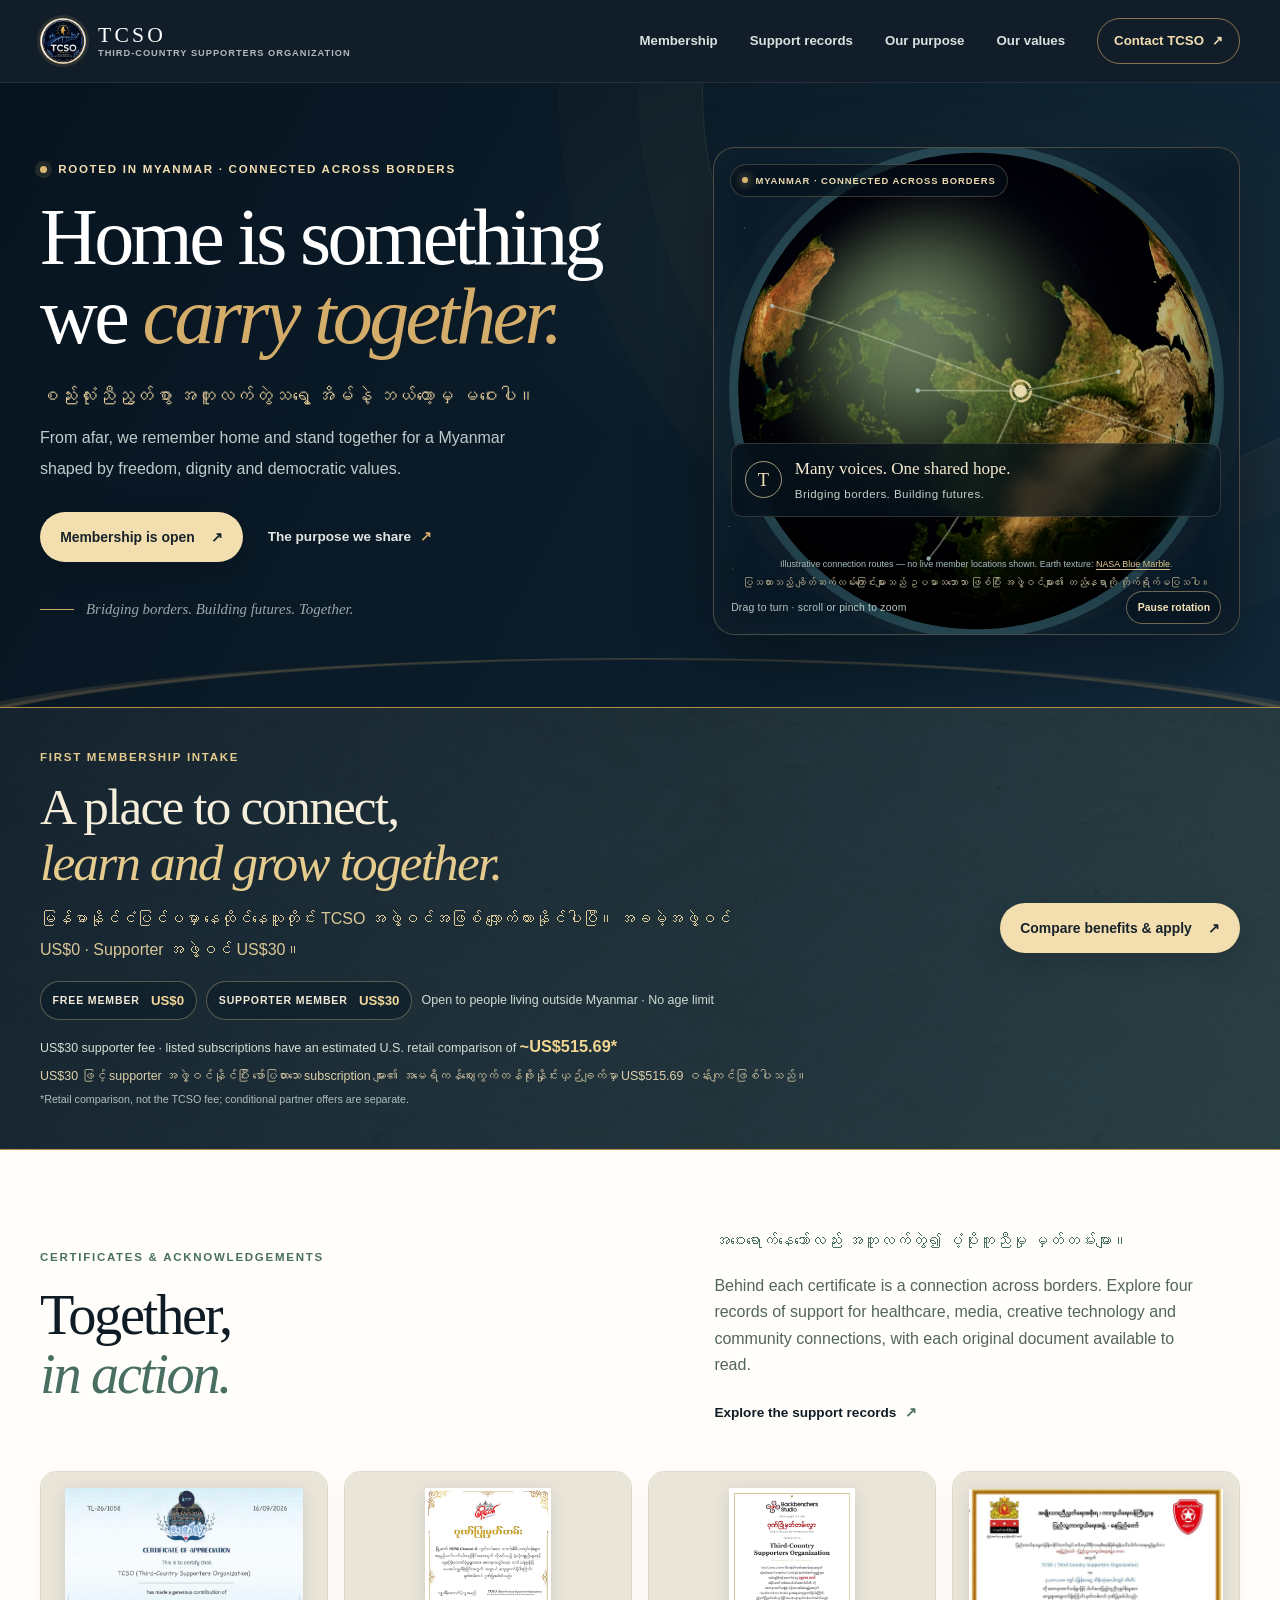
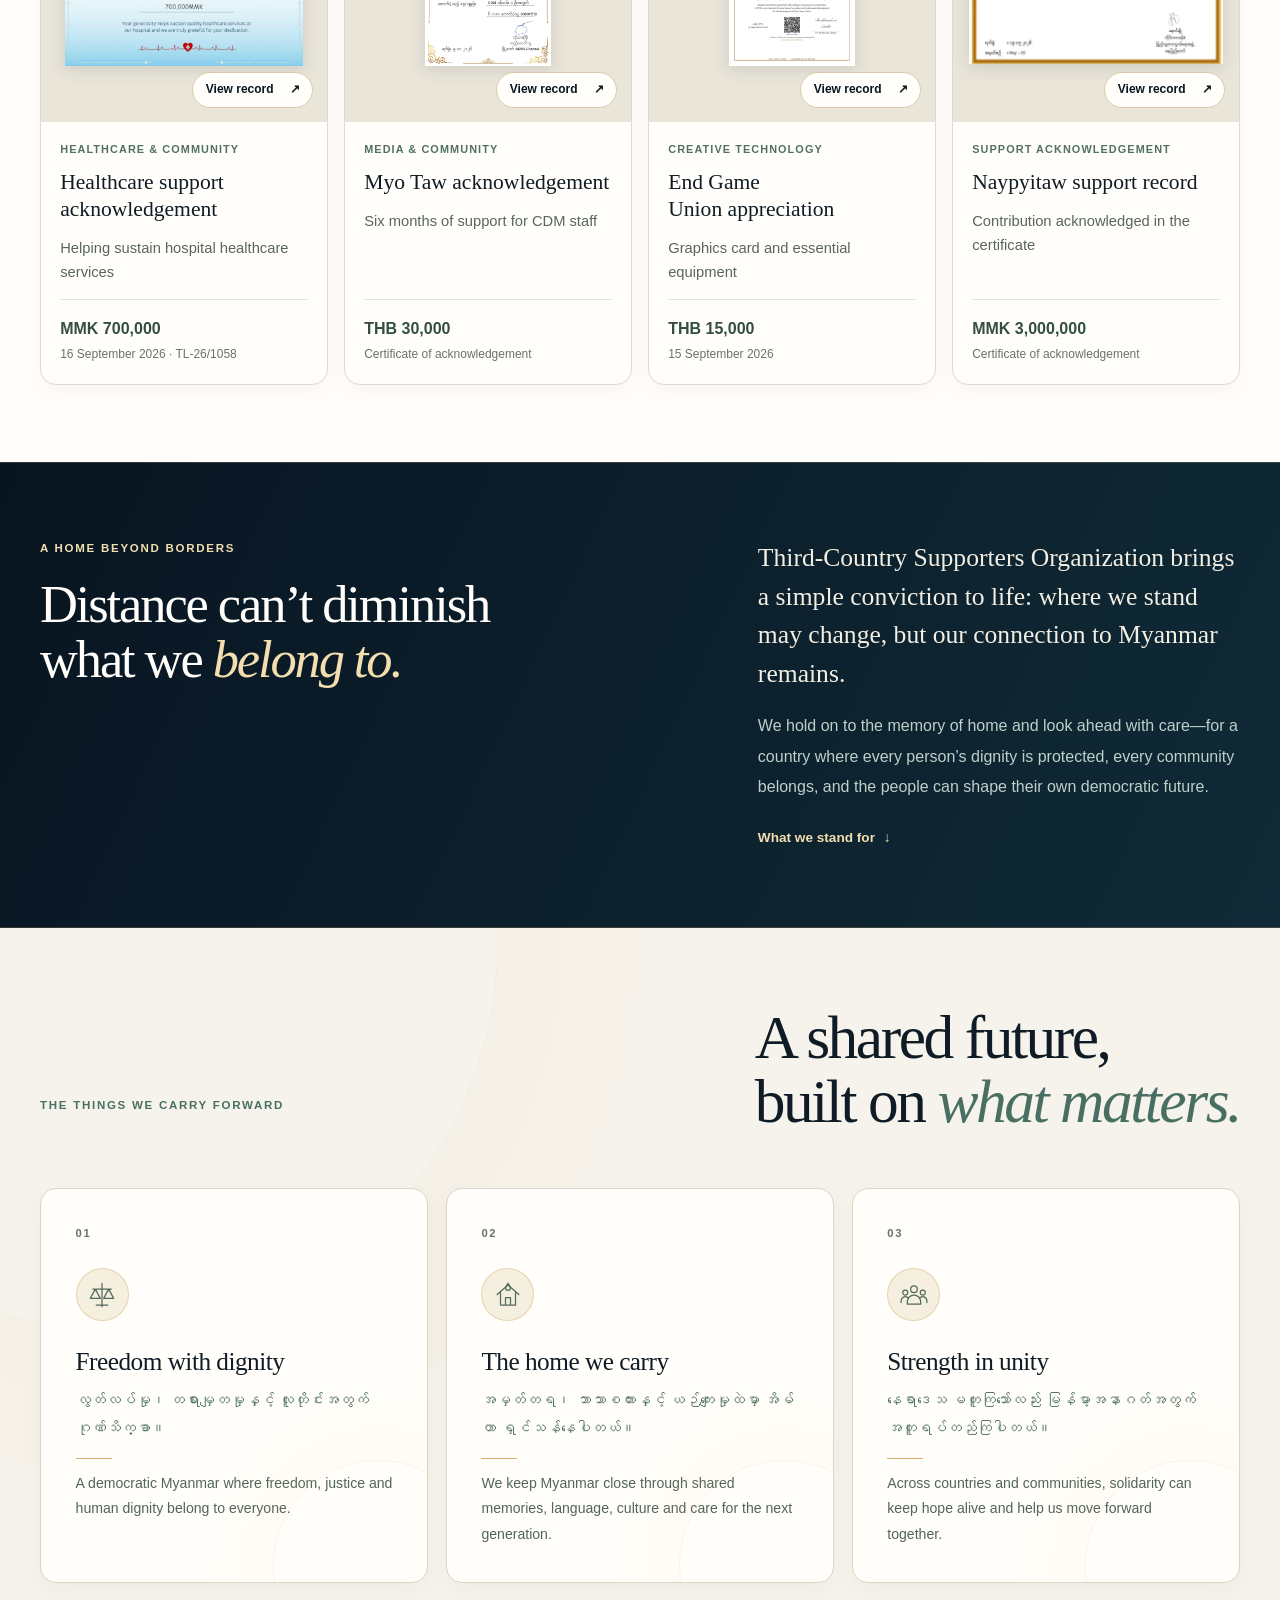
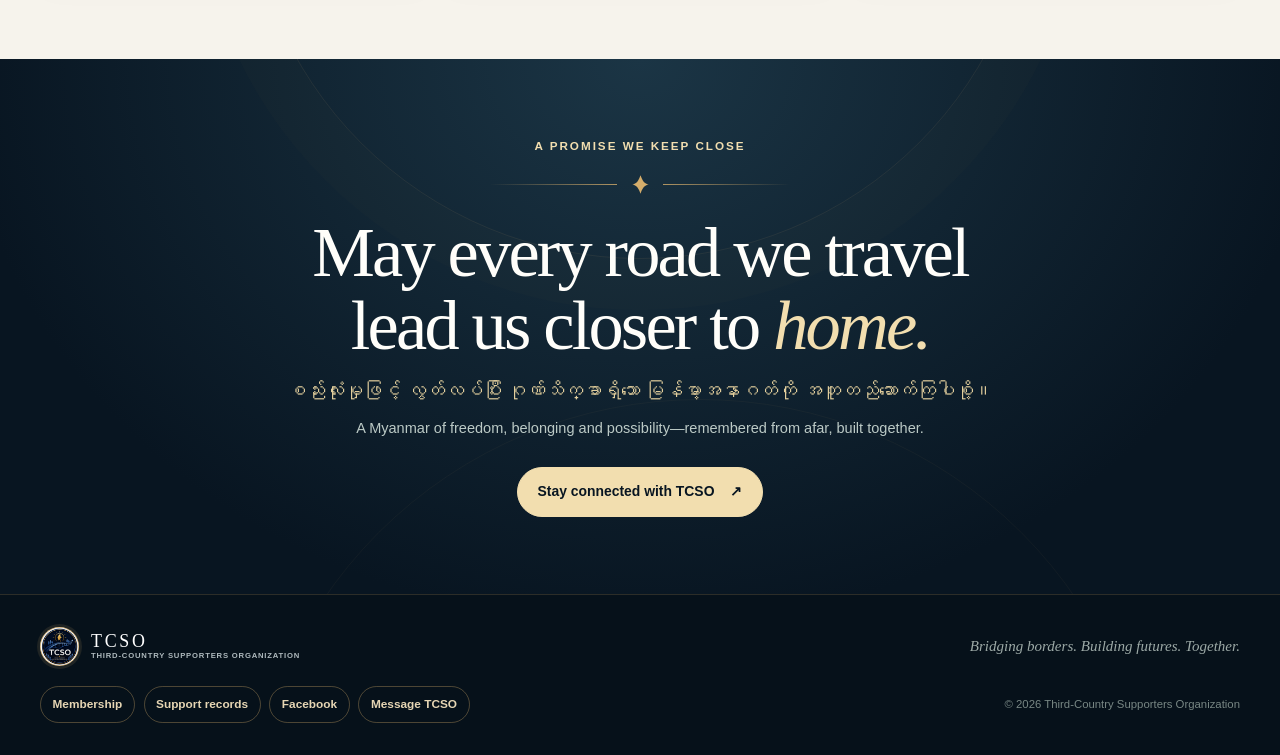
==== commit a09f832a: "Add interactive diaspora globe to homepage" ====
--- a/index.html
+++ b/index.html
@@ -9,7 +9,7 @@
     <meta name="robots" content="index, follow, max-image-preview:large">
     <link rel="canonical" href="https://tcso.world/">
     <link rel="icon" type="image/jpeg" href="/assets/tcso-emblem.jpg">
-    <link rel="preload" as="image" href="/assets/tcso-banner.jpg" fetchpriority="high">
+    <link rel="preload" as="image" href="/assets/earth-blue-marble.jpg" fetchpriority="high">
 
     <meta property="og:type" content="website">
     <meta property="og:site_name" content="Third-Country Supporters Organization">
@@ -43,8 +43,12 @@
       "sameAs": ["https://www.facebook.com/TCSODL"]
     }
     </script>
-    <link rel="stylesheet" href="/styles.css?v=20261108-membership-v3">
+    <link rel="stylesheet" href="/styles.css?v=20261108-globe-v2">
+    <script type="importmap">
+      {"imports":{"three":"/assets/vendor/three.module.js"}}
+    </script>
     <script src="/script.js?v=20261108-membership-v3" defer></script>
+    <script type="module" src="/assets/globe.js?v=20261108-globe-v2"></script>
 <noscript><style>.header-inner{flex-wrap:wrap;padding-block:1rem}.nav-toggle{display:none}.primary-nav{position:static;display:flex;flex-wrap:wrap;width:100%;box-shadow:none}</style></noscript>
 </head>
 <body>
@@ -85,15 +89,19 @@
                     <div class="hero-signature"><span class="signature-rule"></span><span>Bridging borders. Building futures. Together.</span></div>
                 </div>
 
-                <div class="hero-visual" aria-label="Myanmar homeland artwork">
-                    <img class="hero-art" src="/assets/tcso-banner.jpg" alt="Illustrated Myanmar map, golden dawn and a bridge spanning distant horizons" width="1280" height="487" fetchpriority="high">
-                    <div class="hero-visual-shade" aria-hidden="true"></div>
+                <div class="hero-visual hero-visual--globe" data-tcso-globe role="group" aria-label="Interactive 3D Earth illustration showing symbolic connections from Myanmar across the world">
+                    <div class="globe-fallback" role="img" aria-label="Illustrative view of Earth with Myanmar at the center"></div>
+                    <div class="globe-canvas" data-globe-canvas></div>
+                    <div class="globe-topline"><span class="globe-live-dot" aria-hidden="true"></span> MYANMAR · CONNECTED ACROSS BORDERS</div>
                     <div class="hero-visual-caption">
                         <span class="caption-mark" aria-hidden="true">T</span>
-                        <span><strong>One home in our hearts.</strong><small>Many voices. One shared hope.</small></span>
-                    </div>
-                    <span class="hero-orbit hero-orbit--one" aria-hidden="true"></span>
-                    <span class="hero-orbit hero-orbit--two" aria-hidden="true"></span>
+                        <span><strong>Many voices. One shared hope.</strong><small>Bridging borders. Building futures.</small></span>
+                    </div>
+                    <div class="globe-controls">
+                        <span class="globe-hint">Drag to turn · scroll or pinch to zoom</span>
+                        <button class="globe-toggle" type="button" aria-pressed="false" hidden>Pause rotation</button>
+                    </div>
+                    <p class="globe-disclosure">Illustrative connection routes — no live member locations shown. Earth texture: <a href="https://visibleearth.nasa.gov/view.php?id=57752" target="_blank" rel="noopener noreferrer">NASA Blue Marble</a>.<span lang="my">ပြသထားသည့် ချိတ်ဆက်လမ်းကြောင်းများသည် ဥပမာသဘောသာ ဖြစ်ပြီး အဖွဲ့ဝင်များ၏ တည်နေရာကို တိုက်ရိုက်မပြသပါ။</span></p>
                 </div>
             </div>
             <div class="hero-ground" aria-hidden="true"></div>
@@ -104,9 +112,15 @@
                 <div>
                     <p class="eyebrow">First membership intake</p>
                     <h2 id="membership-banner-title">A place to connect,<br><em>learn and grow together.</em></h2>
-                    <p lang="my">မြန်မာနိုင်ငံပြင်ပမှာ နေထိုင်နေသူတိုင်း TCSO အဖွဲ့ဝင်အဖြစ် လျှောက်ထားနိုင်ပါပြီ။</p>
-                </div>
-                <a class="button button--gold" href="/membership/">Explore membership & apply <span aria-hidden="true">↗</span></a>
+                    <p lang="my">မြန်မာနိုင်ငံပြင်ပမှာ နေထိုင်နေသူတိုင်း TCSO အဖွဲ့ဝင်အဖြစ် လျှောက်ထားနိုင်ပါပြီ။ အခမဲ့အဖွဲ့ဝင် US$0 · Supporter အဖွဲ့ဝင် US$30။</p>
+                    <div class="membership-banner-plans" aria-label="Membership plan fees">
+                        <span><strong>FREE MEMBER</strong><b>US$0</b></span>
+                        <span><strong>SUPPORTER MEMBER</strong><b>US$30</b></span>
+                        <small>Open to people living outside Myanmar · No age limit</small>
+                    </div>
+                    <p class="membership-banner-value">US$30 supporter fee · listed subscriptions have an estimated U.S. retail comparison of <strong>~US$515.69*</strong><br><span lang="my">US$30 ဖြင့် supporter အဖွဲ့ဝင်နိုင်ပြီး ဖော်ပြထားသော subscription များ၏ အမေရိကန်ဈေးကွက်တန်ဖိုးနှိုင်းယှဉ်ချက်မှာ US$515.69 ဝန်းကျင်ဖြစ်ပါသည်။</span><small>*Retail comparison, not the TCSO fee; conditional partner offers are separate.</small></p>
+                </div>
+                <a class="button button--gold" href="/membership/">Compare benefits & apply <span aria-hidden="true">↗</span></a>
             </div>
         </section>
 
--- a/styles.css
+++ b/styles.css
@@ -561,3 +561,54 @@
 .paid-value-highlight { margin: 0 0 .9rem; padding: .8rem .9rem; border: 1px solid #c9a65d; border-radius: .55rem; color: #304537; background: rgb(255 249 232 / .92); font-size: .8rem; line-height: 1.7; }
 .paid-value-highlight strong { color: #203b2b; }
 .paid-value-highlight span { display: inline-block; margin-top: .4rem; color: #506456; font-family: var(--myanmar); line-height: 1.9; }
+
+/* Interactive diaspora globe on the home hero */
+.hero-visual--globe { position: relative; aspect-ratio: 1.08 / 1; overflow: hidden; border: 1px solid rgb(220 195 136 / .3); border-radius: 1.35rem; background: radial-gradient(circle at 50% 43%, #132f3d 0%, #0a1b29 67%, #081521 100%); box-shadow: 0 30px 75px rgb(0 0 0 / .34), inset 0 0 50px rgb(79 132 140 / .12); isolation: isolate; }
+.hero-visual--globe::before { position: absolute; z-index: 0; inset: 7%; border: 1px solid rgb(213 173 107 / .1); border-radius: 50%; content: ""; box-shadow: 0 0 0 1.2rem rgb(213 173 107 / .018), 0 0 0 2.7rem rgb(213 173 107 / .014); pointer-events: none; }
+.globe-fallback { position: absolute; z-index: 0; top: 50%; left: 50%; width: min(79%, 440px); aspect-ratio: 1; border: 1px solid rgb(119 189 191 / .42); border-radius: 50%; background: radial-gradient(circle at 32% 25%, rgb(106 159 152 / .64), rgb(17 51 65 / .9) 57%, #071521 75%), url('/assets/earth-blue-marble.jpg') center / 210% 105%; box-shadow: inset -25px -14px 35px rgb(0 0 0 / .4), 0 0 30px rgb(80 169 177 / .18); transform: translate(-50%, -50%); transition: opacity .6s ease; }
+.hero-visual--globe.is-ready .globe-fallback { opacity: 0; }
+.hero-visual--globe.texture-fallback .globe-fallback, .hero-visual--globe.globe-unavailable .globe-fallback { opacity: 1; }
+.globe-canvas { position: absolute; z-index: 1; inset: 0; }
+.globe-canvas-surface { display: block; width: 100%; height: 100%; outline: none; touch-action: pan-y; cursor: grab; }
+.globe-canvas-surface:active { cursor: grabbing; }
+.globe-canvas-surface:focus-visible { outline: 2px solid var(--gold-pale); outline-offset: -4px; }
+.globe-topline { position: absolute; z-index: 2; top: 1rem; left: 1rem; display: inline-flex; align-items: center; gap: .48rem; padding: .48rem .7rem; border: 1px solid rgb(222 202 150 / .24); border-radius: 999px; color: #ecd9ae; background: rgb(5 17 27 / .62); font-size: .59rem; font-weight: 750; letter-spacing: .1em; }
+.globe-live-dot { width: 6px; height: 6px; border-radius: 50%; background: #d8b570; box-shadow: 0 0 10px #e4c277; }
+.hero-visual--globe .hero-visual-caption { z-index: 2; right: 1.1rem; bottom: 7.35rem; left: 1.1rem; padding: .72rem .8rem; border: 1px solid rgb(227 206 156 / .18); border-radius: .7rem; background: linear-gradient(90deg, rgb(6 18 28 / .88), rgb(6 18 28 / .56)); backdrop-filter: blur(8px); }
+.hero-visual--globe .hero-visual-caption strong { color: #f6ebd1; }
+.hero-visual--globe .hero-visual-caption small { color: #c6d1cb; }
+.globe-controls { position: absolute; z-index: 3; right: 1.1rem; bottom: .65rem; left: 1.1rem; display: flex; align-items: center; justify-content: space-between; gap: .7rem; }
+.globe-hint { color: #b7c7c4; font-size: .65rem; letter-spacing: .02em; }
+.globe-toggle { flex: none; padding: .42rem .65rem; border: 1px solid rgb(219 195 141 / .48); border-radius: 999px; color: #f2e0b7; background: rgb(8 23 34 / .82); font: inherit; font-size: .65rem; font-weight: 700; cursor: pointer; }
+.globe-toggle:hover, .globe-toggle:focus-visible { color: #101d25; background: #f1dfb7; outline: 2px solid rgb(241 223 183 / .5); outline-offset: 2px; }
+.globe-disclosure { position: absolute; z-index: 2; right: 1.2rem; bottom: 2.75rem; left: 1.2rem; margin: 0; color: #aabbb8; font-size: .56rem; line-height: 1.45; text-align: center; text-shadow: 0 1px 3px #071521; }
+.globe-disclosure a { color: #e5cc91; text-underline-offset: 2px; }
+.globe-disclosure span[lang="my"] { display: block; margin-top: .2rem; color: #d4c69f; font-family: var(--myanmar); font-size: .64rem; line-height: 1.55; }
+.membership-banner-plans { display: flex; flex-wrap: wrap; align-items: center; gap: .6rem; margin-top: 1rem; }
+.membership-banner-plans > span { display: inline-flex; align-items: center; gap: .7rem; padding: .48rem .72rem; border: 1px solid rgb(219 195 141 / .35); border-radius: 999px; color: #f2ead7; background: rgb(8 25 37 / .46); font-size: .66rem; letter-spacing: .08em; }
+.membership-banner-plans > span b { color: #f1d798; font-size: .83rem; letter-spacing: 0; }
+.membership-banner-plans > small { color: #cfdbd5; font-size: .78rem; }
+.membership-banner-value { margin: .8rem 0 0; color: #d7e0d8; font-size: .78rem; line-height: 1.7; }
+.membership-banner-value strong { color: #f2d692; font-size: 1.02rem; }
+.membership-banner-value span[lang="my"] { display: inline-block; margin-top: .25rem; color: #ddcfaa; font-family: var(--myanmar); line-height: 1.85; }
+.membership-banner-value small { display: block; margin-top: .15rem; color: #adbfba; font-size: .67rem; }
+
+@media (max-width: 980px) {
+    .hero-visual--globe { aspect-ratio: 1.08 / 1; }
+}
+@media (max-width: 720px) {
+    .hero-visual--globe { width: min(100%, 540px); aspect-ratio: 1.12 / 1; justify-self: center; border-radius: 1.1rem; }
+    .globe-topline { top: .75rem; left: .75rem; font-size: .53rem; }
+    .hero-visual--globe .hero-visual-caption { right: .75rem; bottom: 7.5rem; left: .75rem; }
+    .globe-controls { right: .75rem; bottom: .6rem; left: .75rem; }
+    .globe-disclosure { right: .85rem; bottom: 2.65rem; left: .85rem; font-size: .51rem; }
+    .globe-disclosure span[lang="my"] { font-size: .57rem; }
+    .membership-banner-plans { align-items: flex-start; flex-direction: column; }
+}
+@media (max-width: 390px) {
+    .globe-hint { font-size: .59rem; }
+    .globe-toggle { padding: .4rem .55rem; font-size: .59rem; }
+}
+@media (prefers-reduced-motion: reduce) {
+    .globe-fallback { transition: none; }
+}
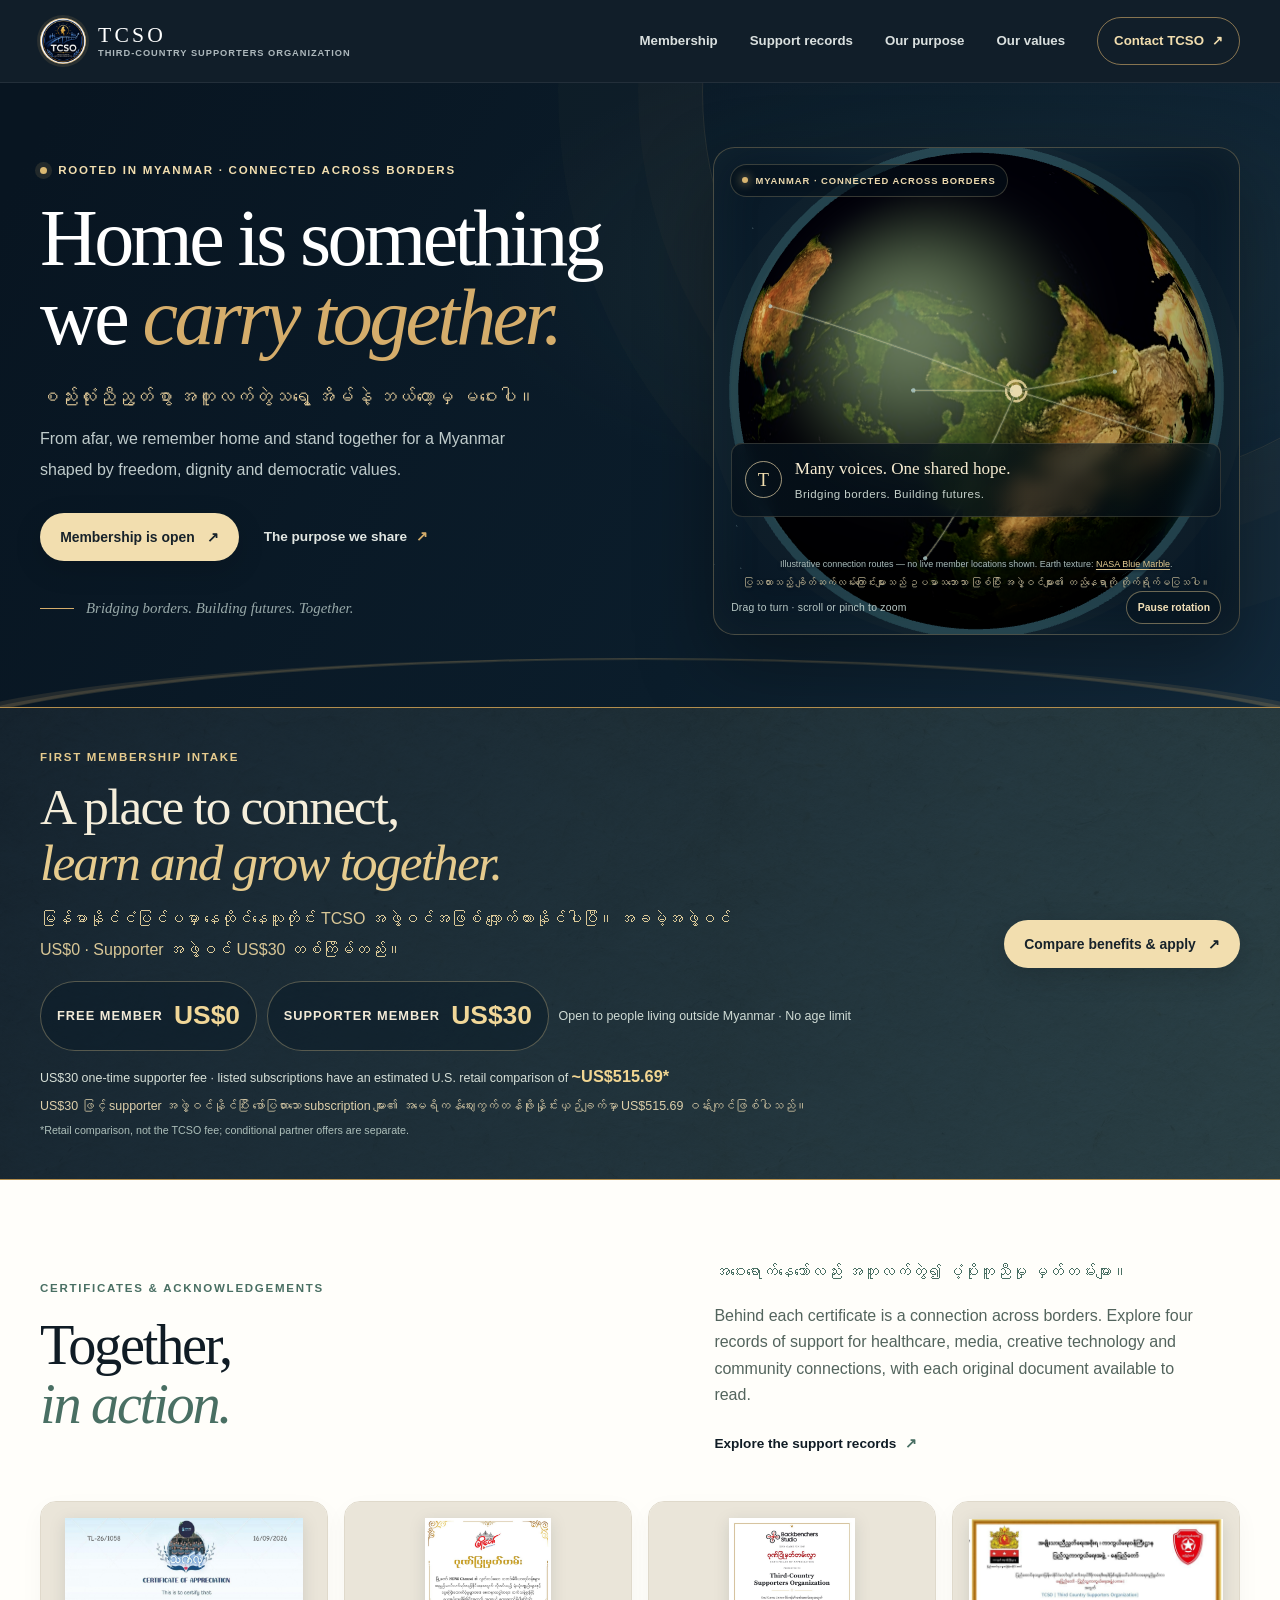
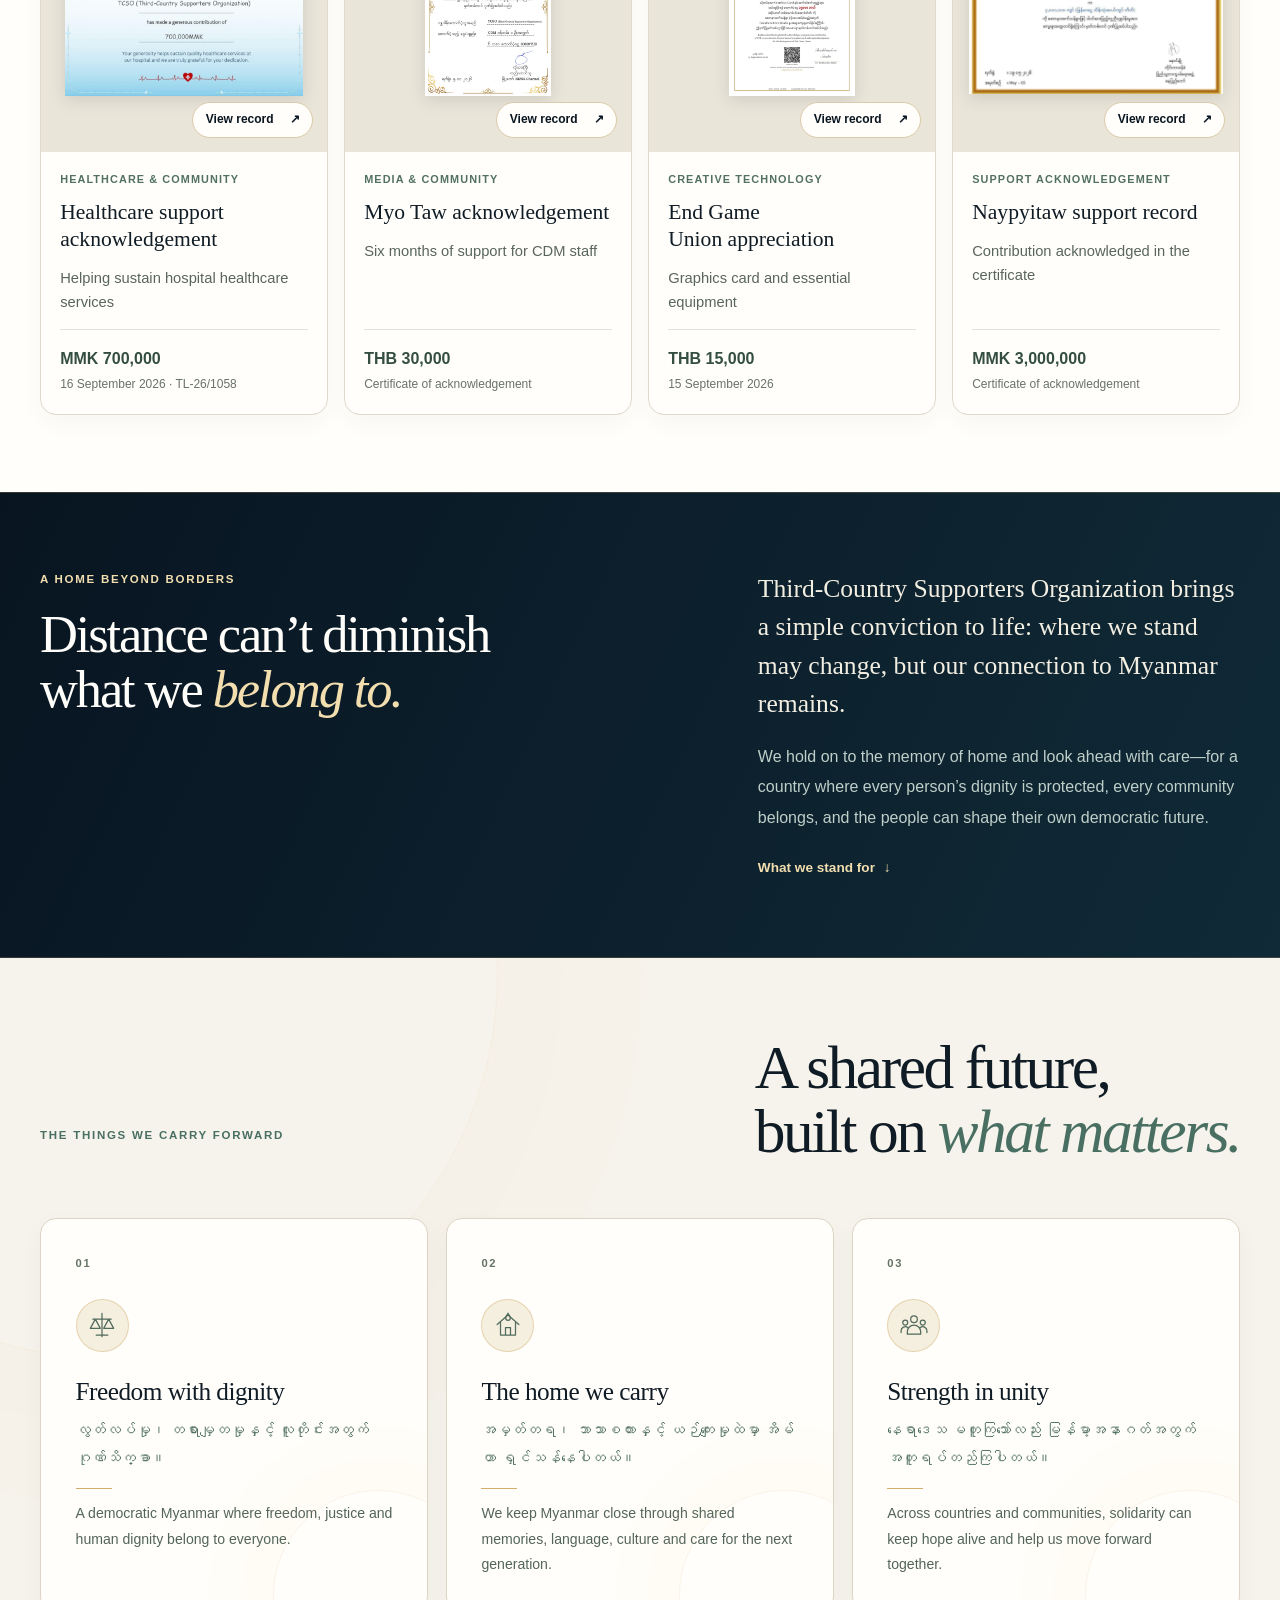
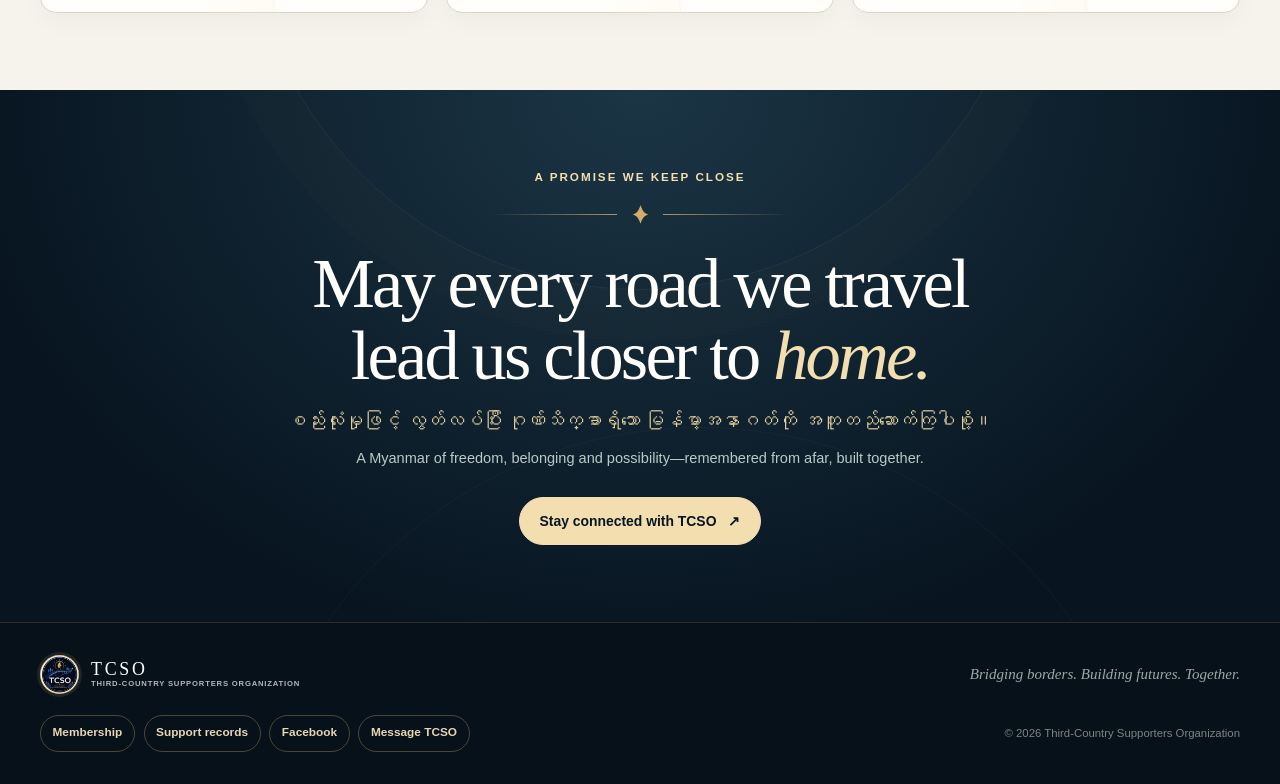
==== commit 3b293bdd: "Clarify one-time membership pricing and add AWS application intake" ====
--- a/index.html
+++ b/index.html
@@ -43,7 +43,7 @@
       "sameAs": ["https://www.facebook.com/TCSODL"]
     }
     </script>
-    <link rel="stylesheet" href="/styles.css?v=20261108-globe-v2">
+    <link rel="stylesheet" href="/styles.css?v=20261108-intake-v4">
     <script type="importmap">
       {"imports":{"three":"/assets/vendor/three.module.js"}}
     </script>
@@ -112,13 +112,13 @@
                 <div>
                     <p class="eyebrow">First membership intake</p>
                     <h2 id="membership-banner-title">A place to connect,<br><em>learn and grow together.</em></h2>
-                    <p lang="my">မြန်မာနိုင်ငံပြင်ပမှာ နေထိုင်နေသူတိုင်း TCSO အဖွဲ့ဝင်အဖြစ် လျှောက်ထားနိုင်ပါပြီ။ အခမဲ့အဖွဲ့ဝင် US$0 · Supporter အဖွဲ့ဝင် US$30။</p>
+                    <p lang="my">မြန်မာနိုင်ငံပြင်ပမှာ နေထိုင်နေသူတိုင်း TCSO အဖွဲ့ဝင်အဖြစ် လျှောက်ထားနိုင်ပါပြီ။ အခမဲ့အဖွဲ့ဝင် US$0 · Supporter အဖွဲ့ဝင် US$30 တစ်ကြိမ်တည်း။</p>
                     <div class="membership-banner-plans" aria-label="Membership plan fees">
                         <span><strong>FREE MEMBER</strong><b>US$0</b></span>
                         <span><strong>SUPPORTER MEMBER</strong><b>US$30</b></span>
                         <small>Open to people living outside Myanmar · No age limit</small>
                     </div>
-                    <p class="membership-banner-value">US$30 supporter fee · listed subscriptions have an estimated U.S. retail comparison of <strong>~US$515.69*</strong><br><span lang="my">US$30 ဖြင့် supporter အဖွဲ့ဝင်နိုင်ပြီး ဖော်ပြထားသော subscription များ၏ အမေရိကန်ဈေးကွက်တန်ဖိုးနှိုင်းယှဉ်ချက်မှာ US$515.69 ဝန်းကျင်ဖြစ်ပါသည်။</span><small>*Retail comparison, not the TCSO fee; conditional partner offers are separate.</small></p>
+                    <p class="membership-banner-value">US$30 one-time supporter fee · listed subscriptions have an estimated U.S. retail comparison of <strong>~US$515.69*</strong><br><span lang="my">US$30 ဖြင့် supporter အဖွဲ့ဝင်နိုင်ပြီး ဖော်ပြထားသော subscription များ၏ အမေရိကန်ဈေးကွက်တန်ဖိုးနှိုင်းယှဉ်ချက်မှာ US$515.69 ဝန်းကျင်ဖြစ်ပါသည်။</span><small>*Retail comparison, not the TCSO fee; conditional partner offers are separate.</small></p>
                 </div>
                 <a class="button button--gold" href="/membership/">Compare benefits & apply <span aria-hidden="true">↗</span></a>
             </div>
--- a/styles.css
+++ b/styles.css
@@ -612,3 +612,61 @@
 @media (prefers-reduced-motion: reduce) {
     .globe-fallback { transition: none; }
 }
+
+/* Membership clarity and accessible intake, November 2026. */
+[hidden] { display: none !important; }
+.button, .nav-cta { min-height: 48px; align-items: center; justify-content: center; text-align: center; line-height: 1.45; gap: .75rem; }
+.button > span[aria-hidden], .nav-cta > span { flex: 0 0 auto; }
+.button { white-space: normal; }
+.container > *, .plan-grid > *, .application-grid > * { min-width: 0; }
+.plan-topline { align-items: flex-start; flex-direction: column; gap: .5rem; }
+.plan-price, .plan-card--paid .plan-price { padding: 0; background: transparent; color: #142d38; font-size: clamp(3.7rem, 6vw, 5rem); font-weight: 800; line-height: 1.15; letter-spacing: -.055em; }
+.plan-price small { font-size: 1rem; letter-spacing: .08em; vertical-align: middle; }
+.fee-period { margin: .5rem 0; color: #4f5b51; font-size: .83rem; line-height: 1.65; }
+.benefit-list li { display: grid; grid-template-columns: 1fr; gap: .3rem; align-items: start; padding: 1rem 0; }
+.benefit-list li span { text-align: left; color: #4f5e55; line-height: 1.65; font-size: .86rem; }
+.benefit-list li strong { font-size: 1rem; }
+.benefit-extra strong { color: #785112 !important; }
+.plan-value { margin-top: .5rem; }
+.partner-offers ul { grid-template-columns: 1fr; font-size: .86rem; gap: .6rem; }
+.partner-offers h4 { font-size: .95rem; line-height: 1.6; }
+.plan-card .plan-cta { margin-top: auto; }
+.application-grid { grid-template-columns: minmax(0, .8fr) minmax(0, 1.2fr); align-items: start; }
+.application-intro { position: static; }
+.apply-steps-list { padding-left: 1.25rem; color: #f2dba7; line-height: 2; }
+.plan-picker { margin: .6rem 0 0; padding: 0; border: 0; min-width: 0; }
+.plan-picker legend { font-weight: 700; margin-bottom: .75rem; }
+.plan-picker legend small { display: block; font-weight: 400; margin-top: .3rem; }
+.plan-picker label { display: flex; align-items: center; gap: .75rem; padding: 1rem; margin: 0 0 .65rem; border: 1px solid #c9d0c9; border-radius: .65rem; cursor: pointer; background: #fff; }
+.plan-picker label:has(input:checked) { border-color: #96713b; background: #fbf1d8; box-shadow: inset 0 0 0 1px #96713b; }
+.plan-picker label span { flex: 1; min-width: 0; }
+.plan-picker label small { display: block; font-size: .78rem; line-height: 1.6; margin-top: .25rem; color: #526258; }
+.plan-picker label b { white-space: nowrap; font-size: 1.25rem; color: #172e38; }
+#membership-form input[type="radio"], #membership-form input[type="checkbox"], .consent-label input { width: 19px; height: 19px; min-height: 19px; flex-shrink: 0; accent-color: #244636; }
+#membership-form select { appearance: none; min-height: 52px; padding-right: 2.5rem; background: #fff url("data:image/svg+xml,%3Csvg xmlns='http://www.w3.org/2000/svg' width='16' height='16' viewBox='0 0 16 16'%3E%3Cpath d='m4 6 4 4 4-4' fill='none' stroke='%23334b40' stroke-width='2'/%3E%3C/svg%3E") no-repeat right 1rem center; font-size: 16px; }
+#membership-form input { font-size: 16px; }
+.selection-summary { padding: .85rem 1rem; margin: 0 0 .5rem; background: #edf2ec; color: #254b37; border-radius: .5rem; font-size: .9rem; line-height: 1.65; }
+.spam-trap { position: absolute !important; left: -10000px; width: 1px; height: 1px; overflow: hidden; }
+.consent-label { display: flex; align-items: flex-start; gap: .7rem; margin: 1rem 0; font-size: .85rem; line-height: 1.7; }
+#submit-application { width: 100%; }
+#submission-status { line-height: 1.7; font-weight: 650; color: #254b37; overflow-wrap: anywhere; }
+#submission-status.is-error { color: #9a302a; }
+button:disabled { opacity: .65; cursor: wait; }
+.coordinator-field legend { max-width: 100%; padding: 0 .35rem; line-height: 1.7; }
+.membership-banner-plans > span { padding: .75rem 1rem; font-size: .8rem; }
+.membership-banner-plans > span b { font-size: 1.65rem; }
+@media (max-width: 980px) { .application-grid { grid-template-columns: 1fr; } }
+@media (max-width: 540px) {
+ .plan-picker label { padding: .85rem .65rem; gap: .5rem; }
+ .plan-picker label b { font-size: 1.05rem; }
+ .plan-card h3 { font-size: 1.9rem; }
+ .value-breakdown-heading { align-items: flex-start; flex-direction: column; }
+ .value-basis { text-align: left; }
+ .button { padding-inline: 1.15rem; }
+}
+.membership-banner-plans b small { display: block; font-size: .7rem; letter-spacing: .04em; }
+@media (min-width: 981px) {
+ .plan-burmese { min-height: 3.8em; }
+ .plan-description { min-height: 3.4em; }
+}
+#application-result { scroll-margin-top: 110px; }
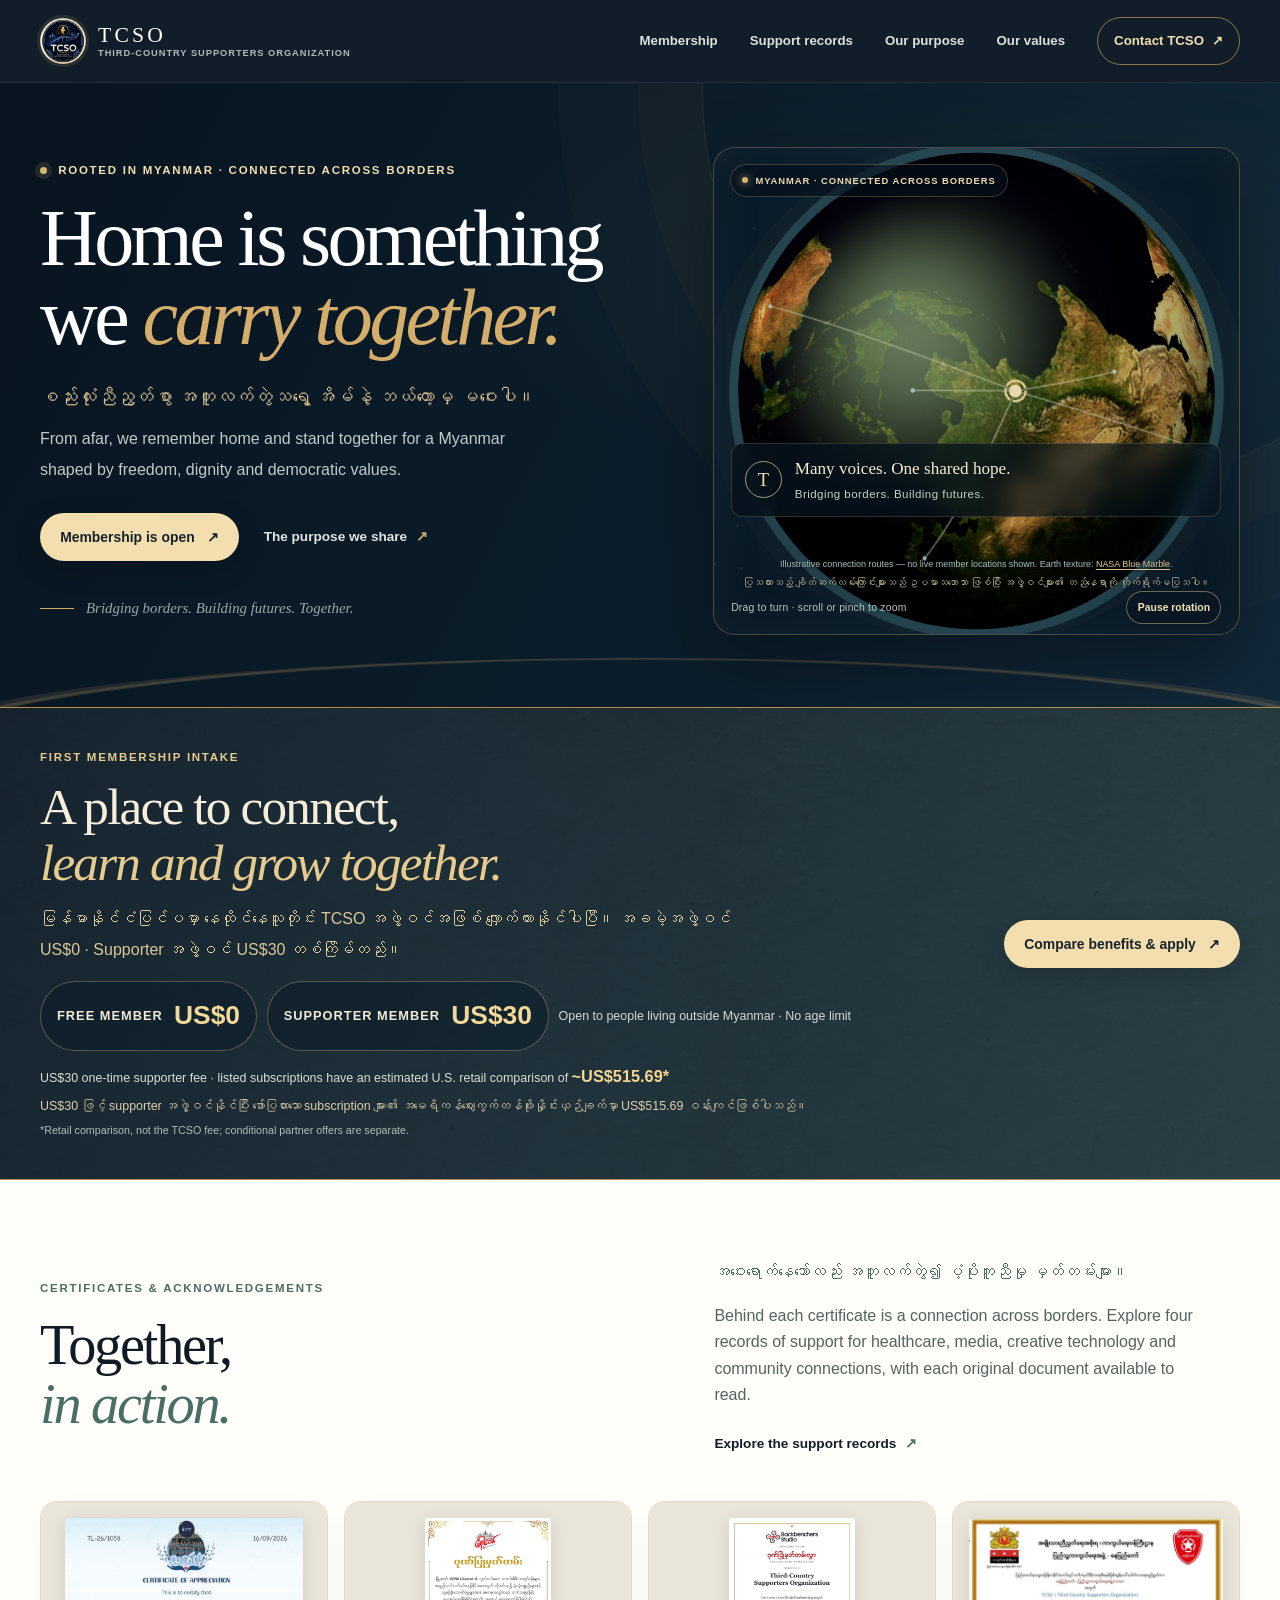
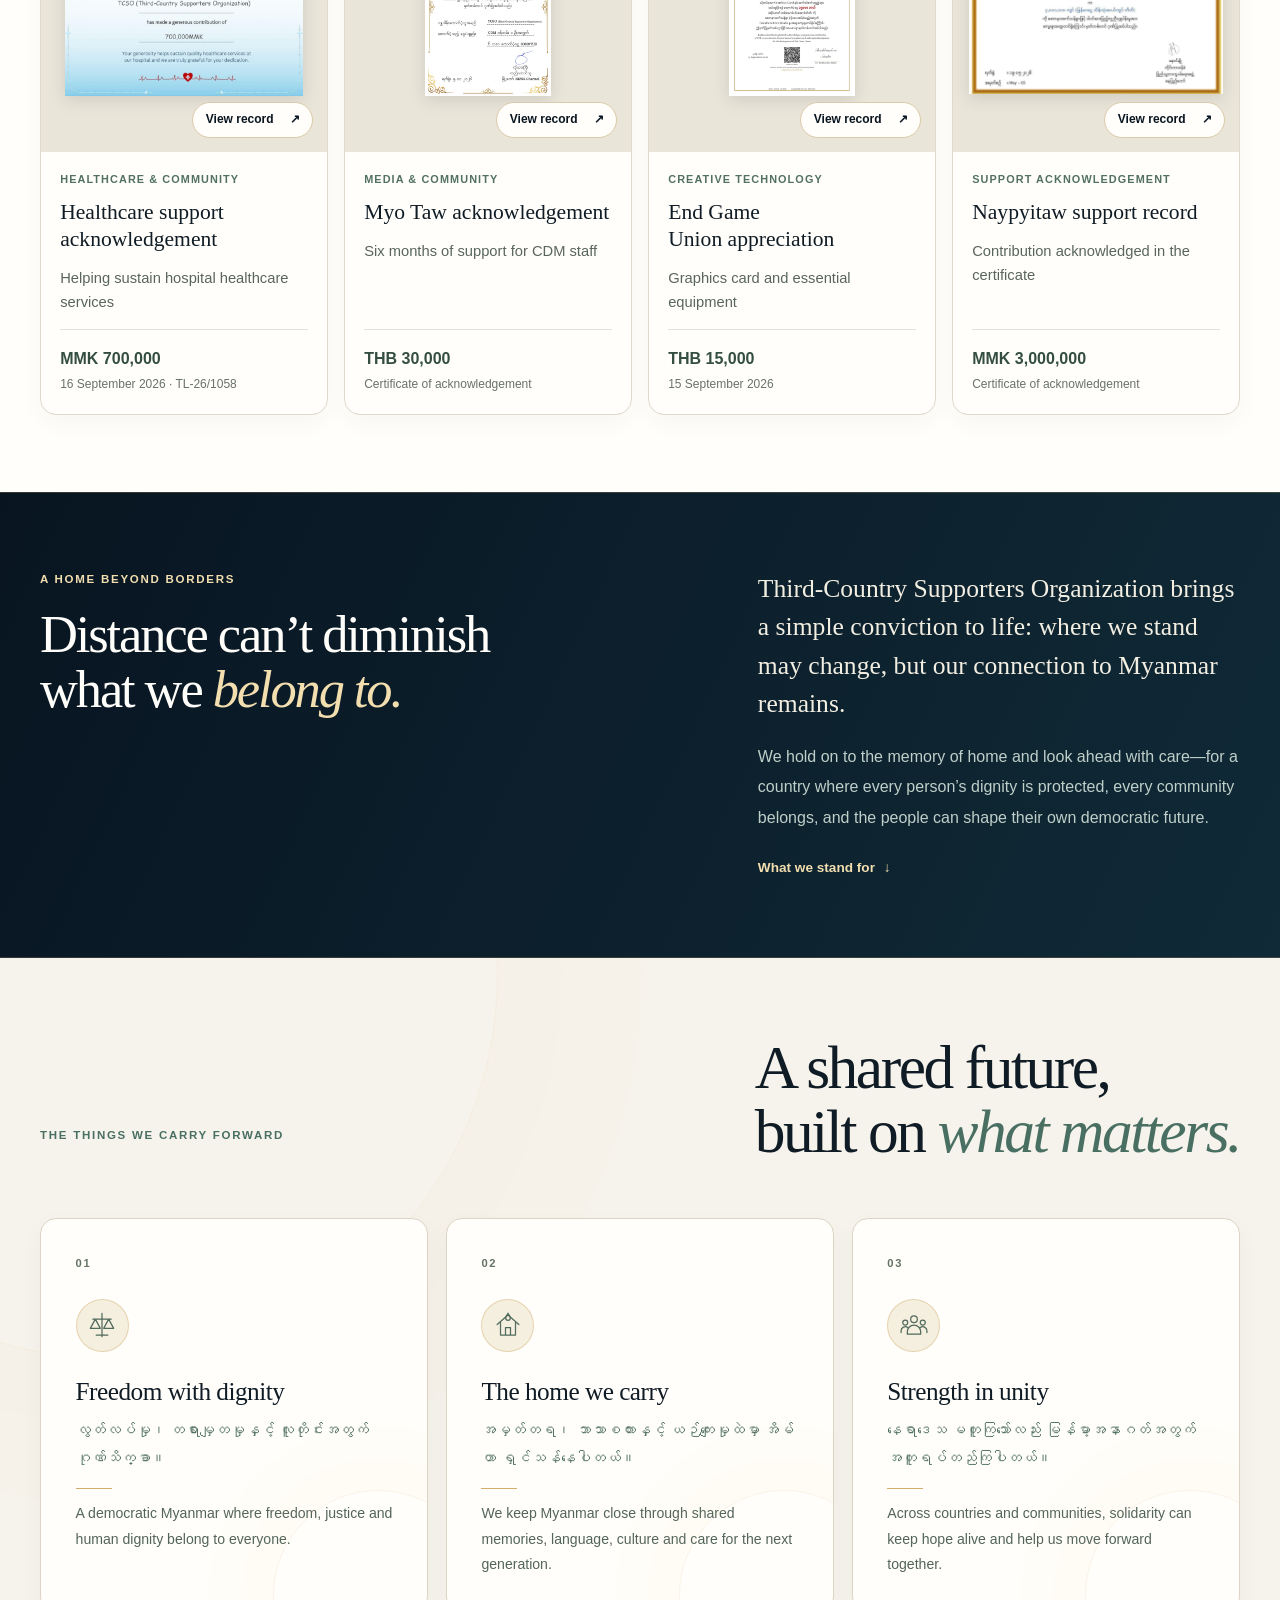
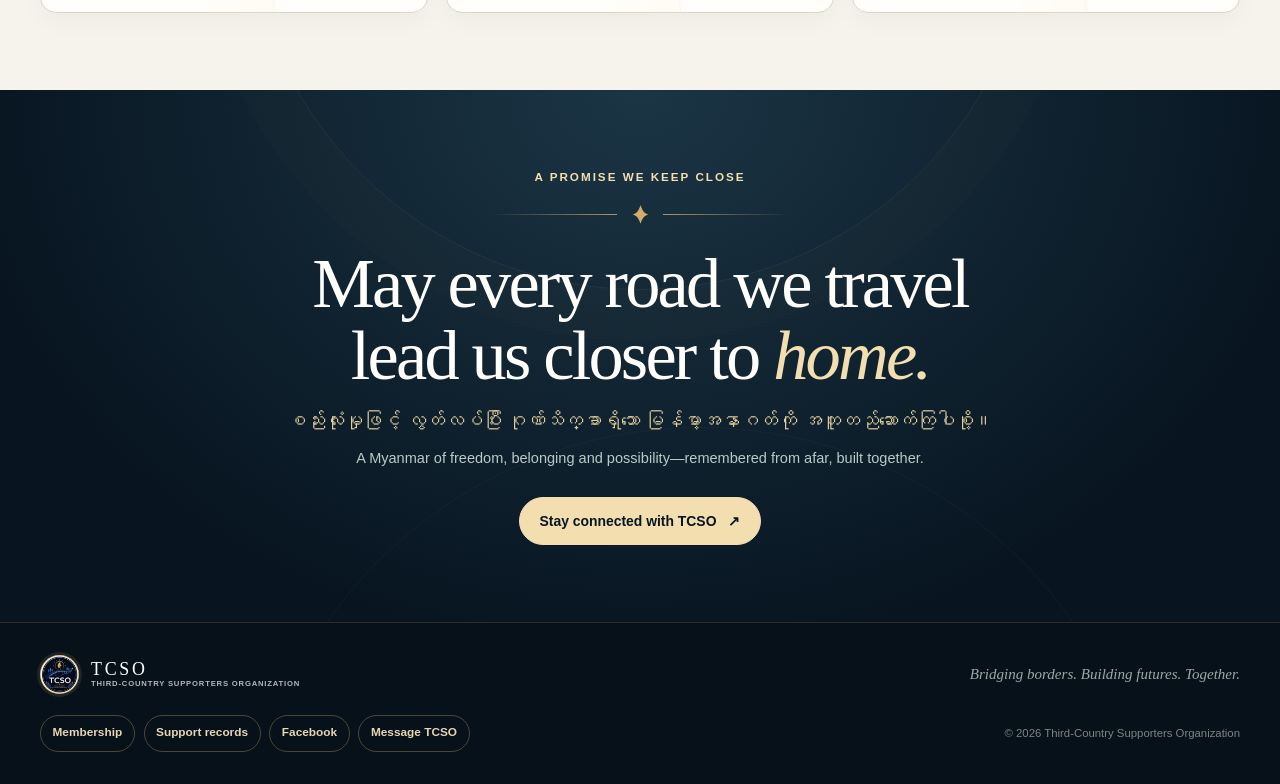
==== commit 29804920: "Verify membership email and clarify one-time benefits on mobile" ====
--- a/index.html
+++ b/index.html
@@ -43,7 +43,7 @@
       "sameAs": ["https://www.facebook.com/TCSODL"]
     }
     </script>
-    <link rel="stylesheet" href="/styles.css?v=20261108-intake-v4">
+    <link rel="stylesheet" href="/styles.css?v=20261108-otp-v5">
     <script type="importmap">
       {"imports":{"three":"/assets/vendor/three.module.js"}}
     </script>
--- a/styles.css
+++ b/styles.css
@@ -670,3 +670,40 @@
  .plan-description { min-height: 3.4em; }
 }
 #application-result { scroll-margin-top: 110px; }
+/* Searchable countries, email verification and complete mobile comparisons. */
+.partner-detail-list { list-style: none; padding: 0 !important; }
+.partner-detail-list li { display: grid; gap: .35rem; padding: .85rem 0; border-bottom: 1px solid #dfd7c3; }
+.partner-detail-list li:last-child { border-bottom: 0; }
+.partner-detail-list strong { color: #203b30; font-size: 1rem; }
+.partner-detail-list span { color: #344d41; }
+.partner-detail-list small, .partner-terms, .partner-intro { color: #536357; font-size: .8rem; line-height: 1.75; }
+.paid-value-highlight p { margin: .6rem 0; }
+.country-picker { position: relative; }
+#country-options { position: absolute; z-index: 20; left: 0; right: 0; top: 100%; max-height: 260px; overflow-y: auto; margin: .25rem 0; padding: .3rem; list-style: none; background: white; border: 1px solid #a0b3a7; border-radius: .5rem; box-shadow: 0 10px 25px #102b3826; }
+#country-options li { padding: .85rem; min-height: 44px; cursor: pointer; color: #1b332b; }
+#country-options li:hover, #country-options li[aria-selected="true"] { background: #f5e9c9; border-radius: .3rem; }
+.field-hint { font-size: .8rem; line-height: 1.65; color: #536558; margin: .2rem 0 .7rem; }
+.email-verification { padding: 1.2rem; border: 1px solid #d9d2bd; border-radius: .7rem; background: #f7f5ee; margin: .7rem 0; display: grid; gap: .75rem; }
+.email-verification h3 { margin: 0; font-size: 1.1rem; }
+.email-verification p { margin: 0; font-size: .85rem; line-height: 1.75; }
+.email-verification label { font-size: .9rem; font-weight: 650; }
+.email-verification label small { display: block; font-weight: 400; line-height: 1.8; }
+.email-consent { display: flex; gap: .65rem; align-items: flex-start; font-weight: 400 !important; line-height: 1.7; }
+#membership-form .email-consent input { padding: 0; min-height: 19px; width: 19px; margin: .2rem 0 0; }
+.otp-controls { display: grid; grid-template-columns: minmax(0,1fr) auto; gap: .6rem; margin-top: .5rem; }
+#email-code { letter-spacing: .3em; font-size: 1.25rem !important; }
+#email-status { overflow-wrap: anywhere; }
+#email-status.is-verified { color: #1f6340; font-weight: 700; }
+.application-result textarea { overflow: hidden; min-height: 280px; line-height: 1.85; }
+@media (max-width: 760px) {
+ .value-table, .value-table tbody, .value-table tfoot, .value-table tr, .value-table td, .value-table th { display: block; min-width: 0; width: 100%; }
+ .value-table thead { display: none; }
+ .value-table tr { padding: .65rem; border-bottom: 2px solid #d6ceba; }
+ .value-table th[scope="row"] { font-size: 1rem; padding: .65rem; border: 0; }
+ .value-table td { display: grid; grid-template-columns: minmax(0,.9fr) minmax(0,1.1fr); gap: .5rem; font-size: .85rem; border: 0; padding: .55rem .65rem; }
+ .value-table td::before { content: attr(data-label); font-weight: 650; color: #4e6356; }
+ .value-table td strong { white-space: normal; }
+ .value-table-wrap { overflow: visible; }
+ .otp-controls { grid-template-columns: 1fr; }
+ .email-verification { padding: 1rem; }
+}
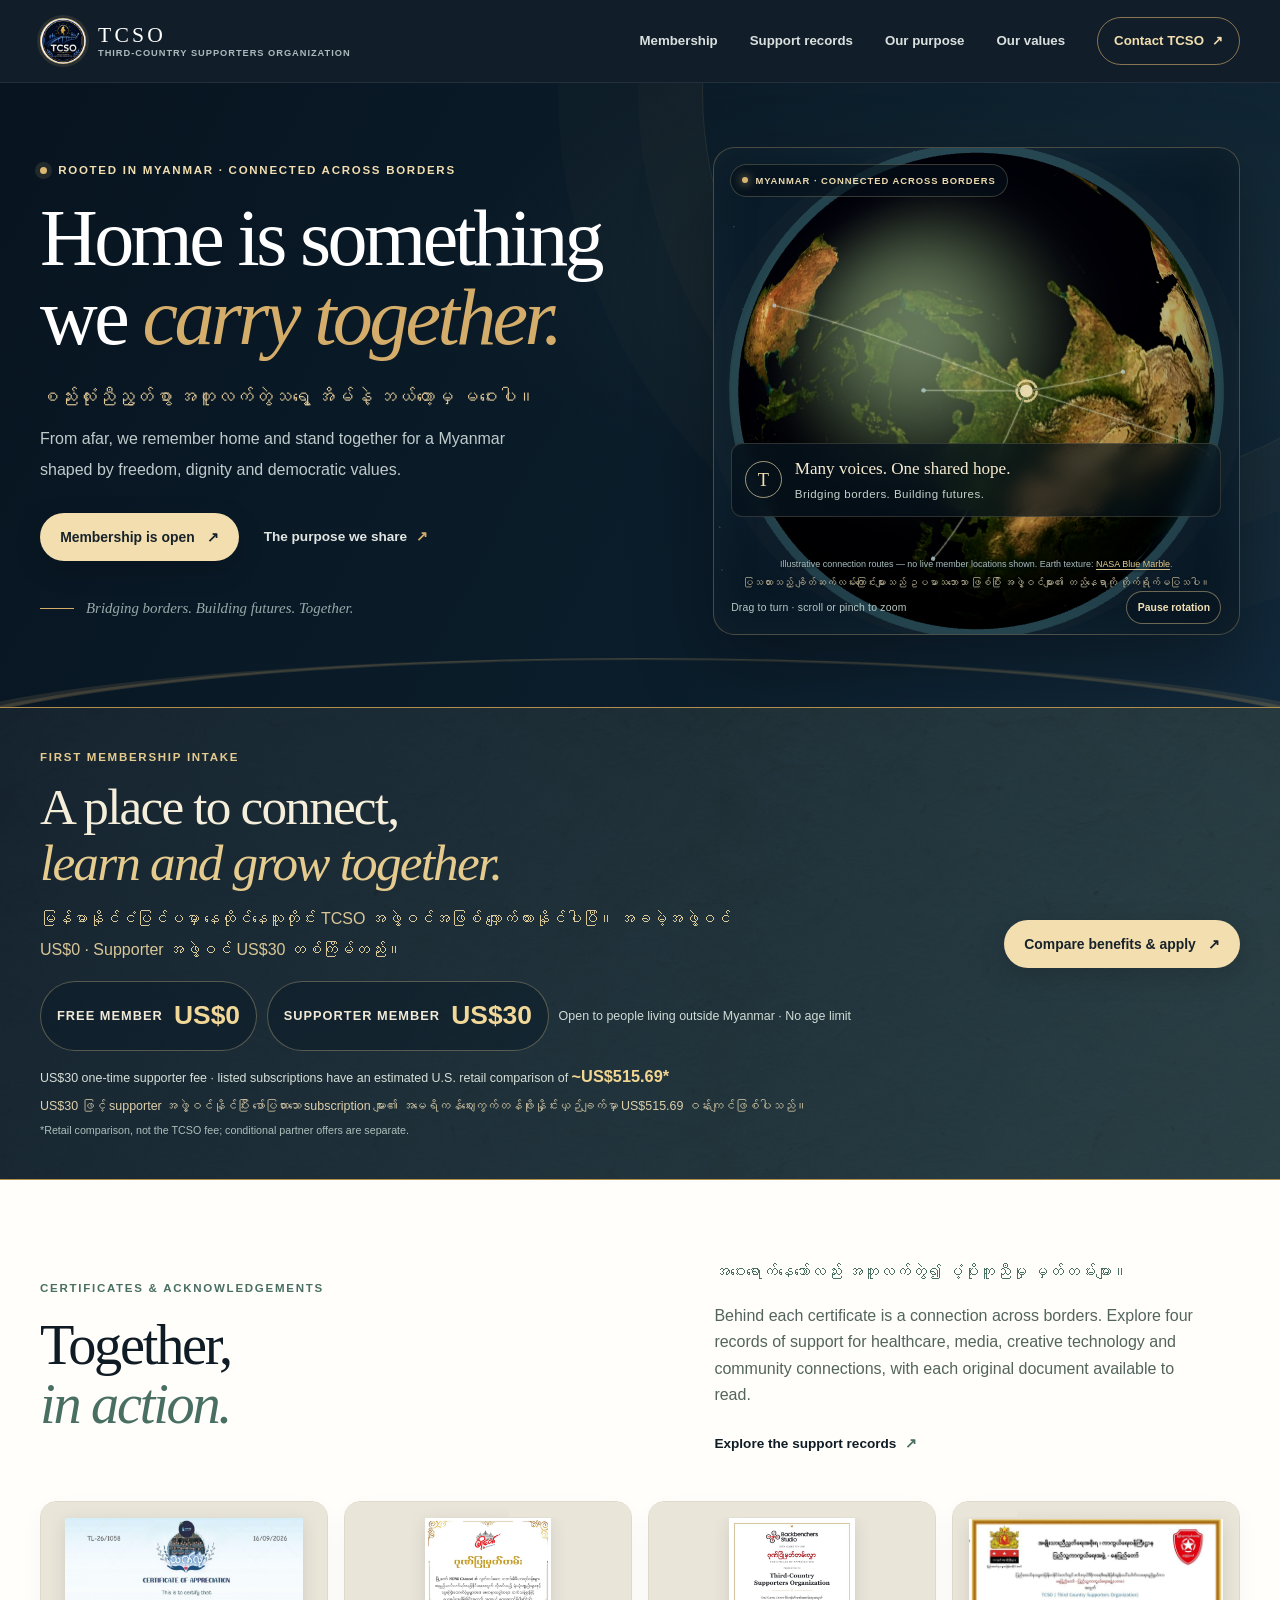
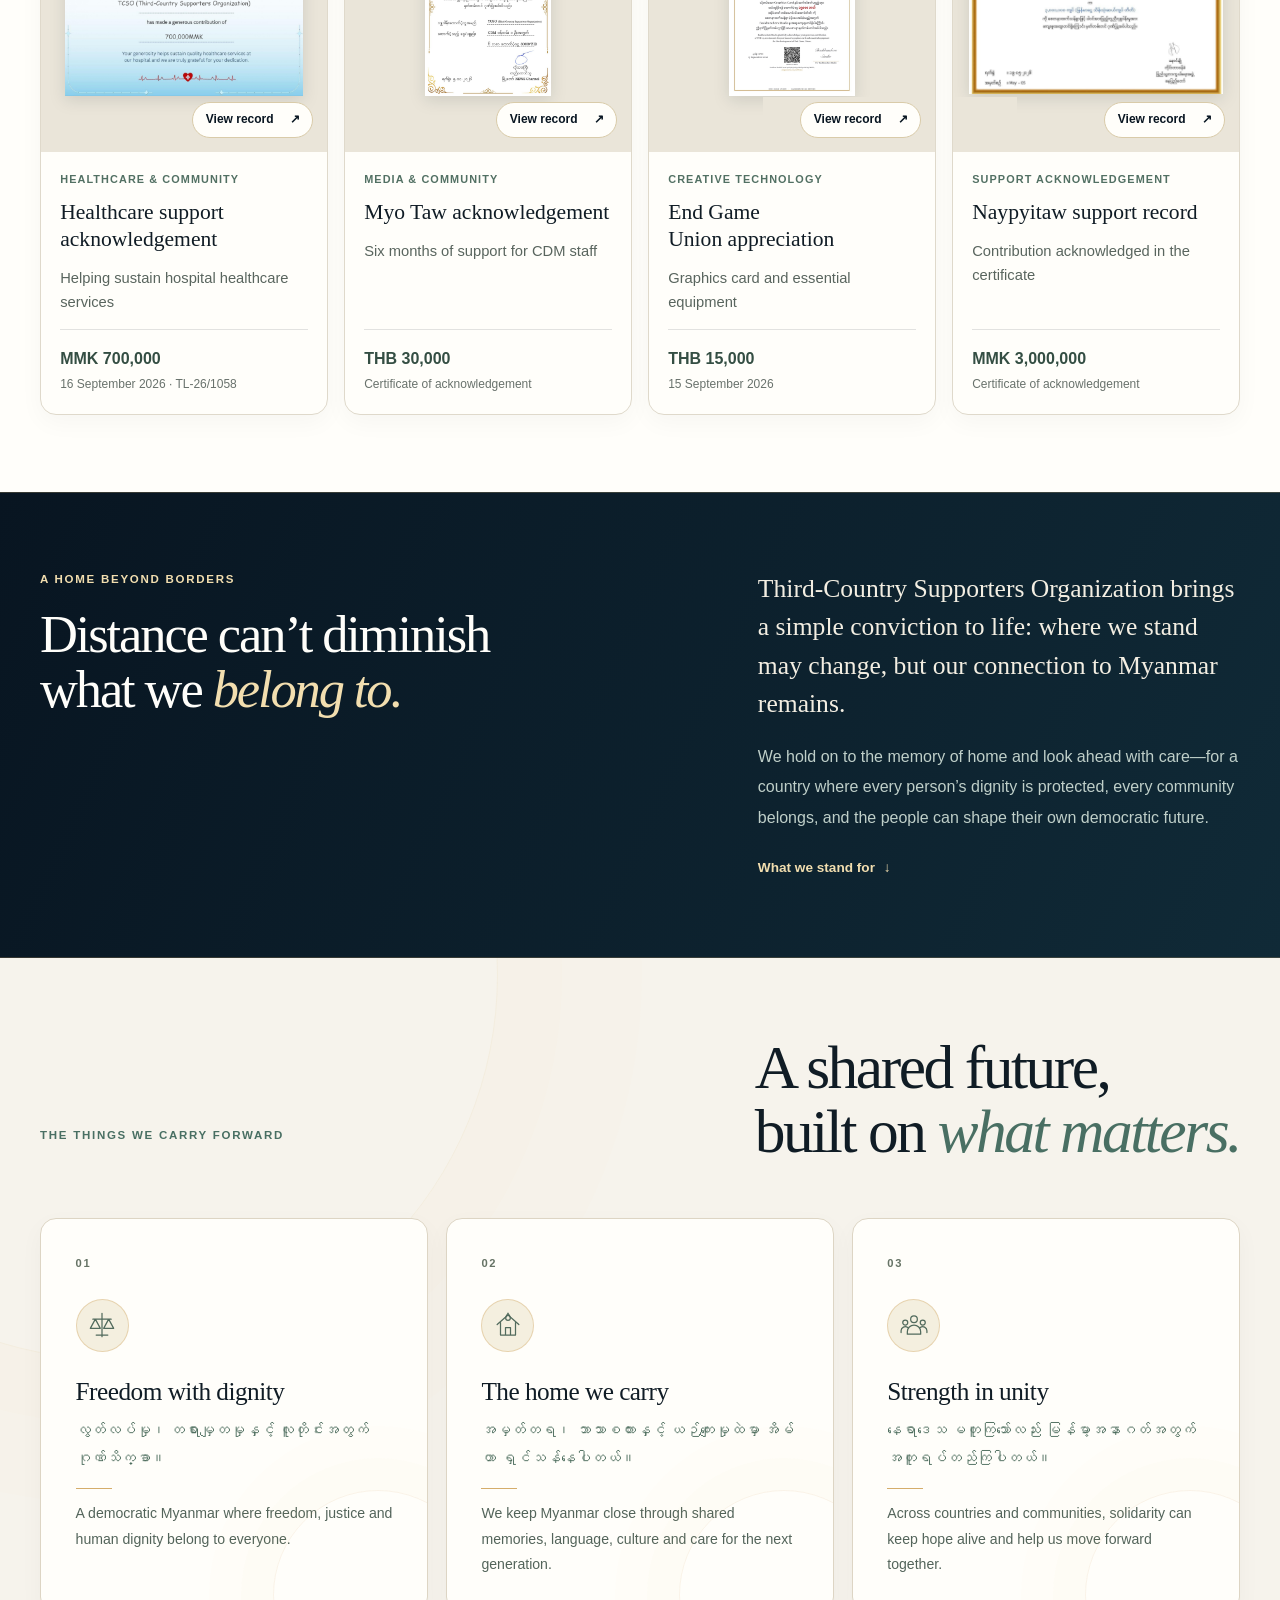
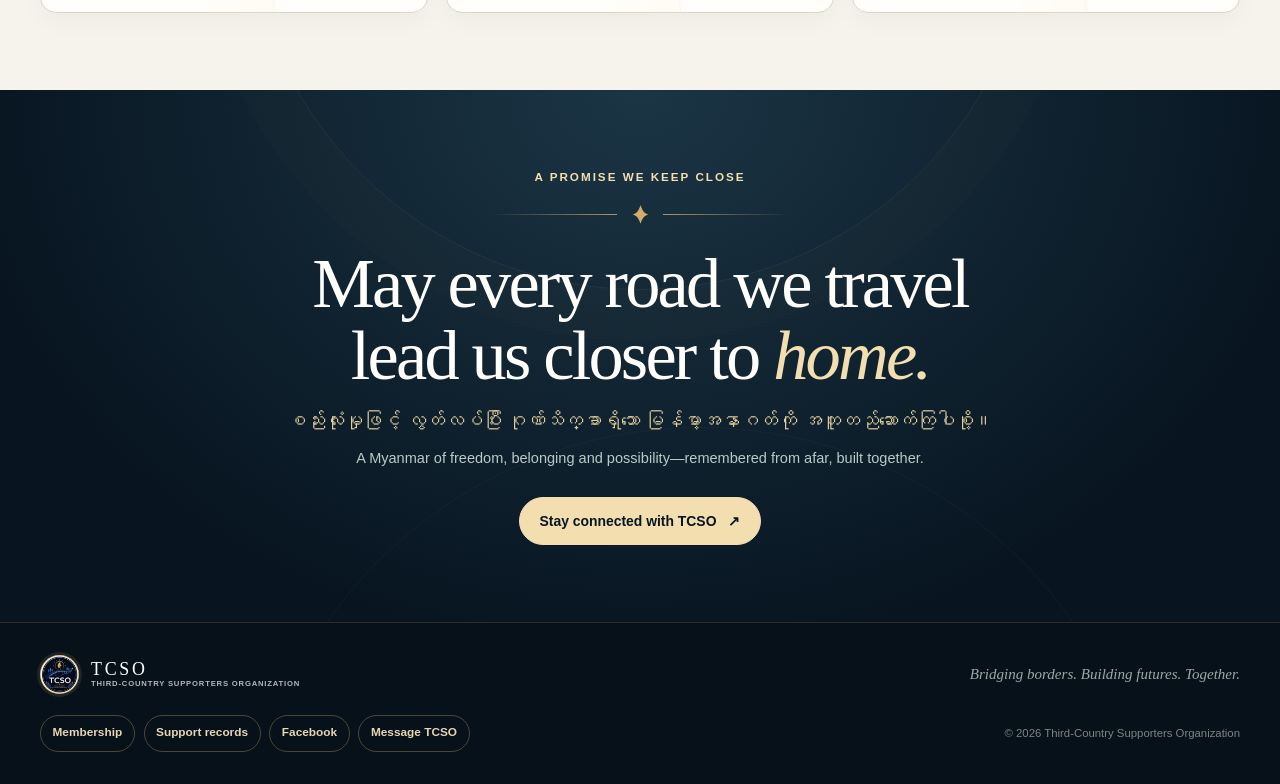
==== commit c7e9d061: "Brand verification emails and guide saved applications to Messenger" ====
--- a/index.html
+++ b/index.html
@@ -43,7 +43,7 @@
       "sameAs": ["https://www.facebook.com/TCSODL"]
     }
     </script>
-    <link rel="stylesheet" href="/styles.css?v=20261108-otp-v5">
+    <link rel="stylesheet" href="/styles.css?v=20261108-mail-v6">
     <script type="importmap">
       {"imports":{"three":"/assets/vendor/three.module.js"}}
     </script>
--- a/styles.css
+++ b/styles.css
@@ -707,3 +707,12 @@
  .otp-controls { grid-template-columns: 1fr; }
  .email-verification { padding: 1rem; }
 }
+
+.messenger-next { padding:1.25rem; margin:1.5rem 0 0; border:1px solid #d6c596; border-radius:14px; background:#f8f0da; scroll-margin-top:110px; }
+.messenger-next.is-saved { border:2px solid #54755d; background:#edf3e9; }
+.messenger-next h3 { margin:.35rem 0 .75rem; font-size:1.45rem; line-height:1.35; color:#17392c; }
+.messenger-next p, .messenger-next li { font-size:.9rem; line-height:1.8; }
+.messenger-next ol { padding-left:1.2rem; margin:1rem 0 1.25rem; }
+.next-step-kicker { text-transform:uppercase; letter-spacing:.1em; font-weight:750; color:#52673d; font-size:.7rem !important; margin:0; }
+.messenger-next .application-result-actions { display:flex; flex-wrap:wrap; gap:.7rem; }
+.messenger-next .button { flex:1 1 200px; }
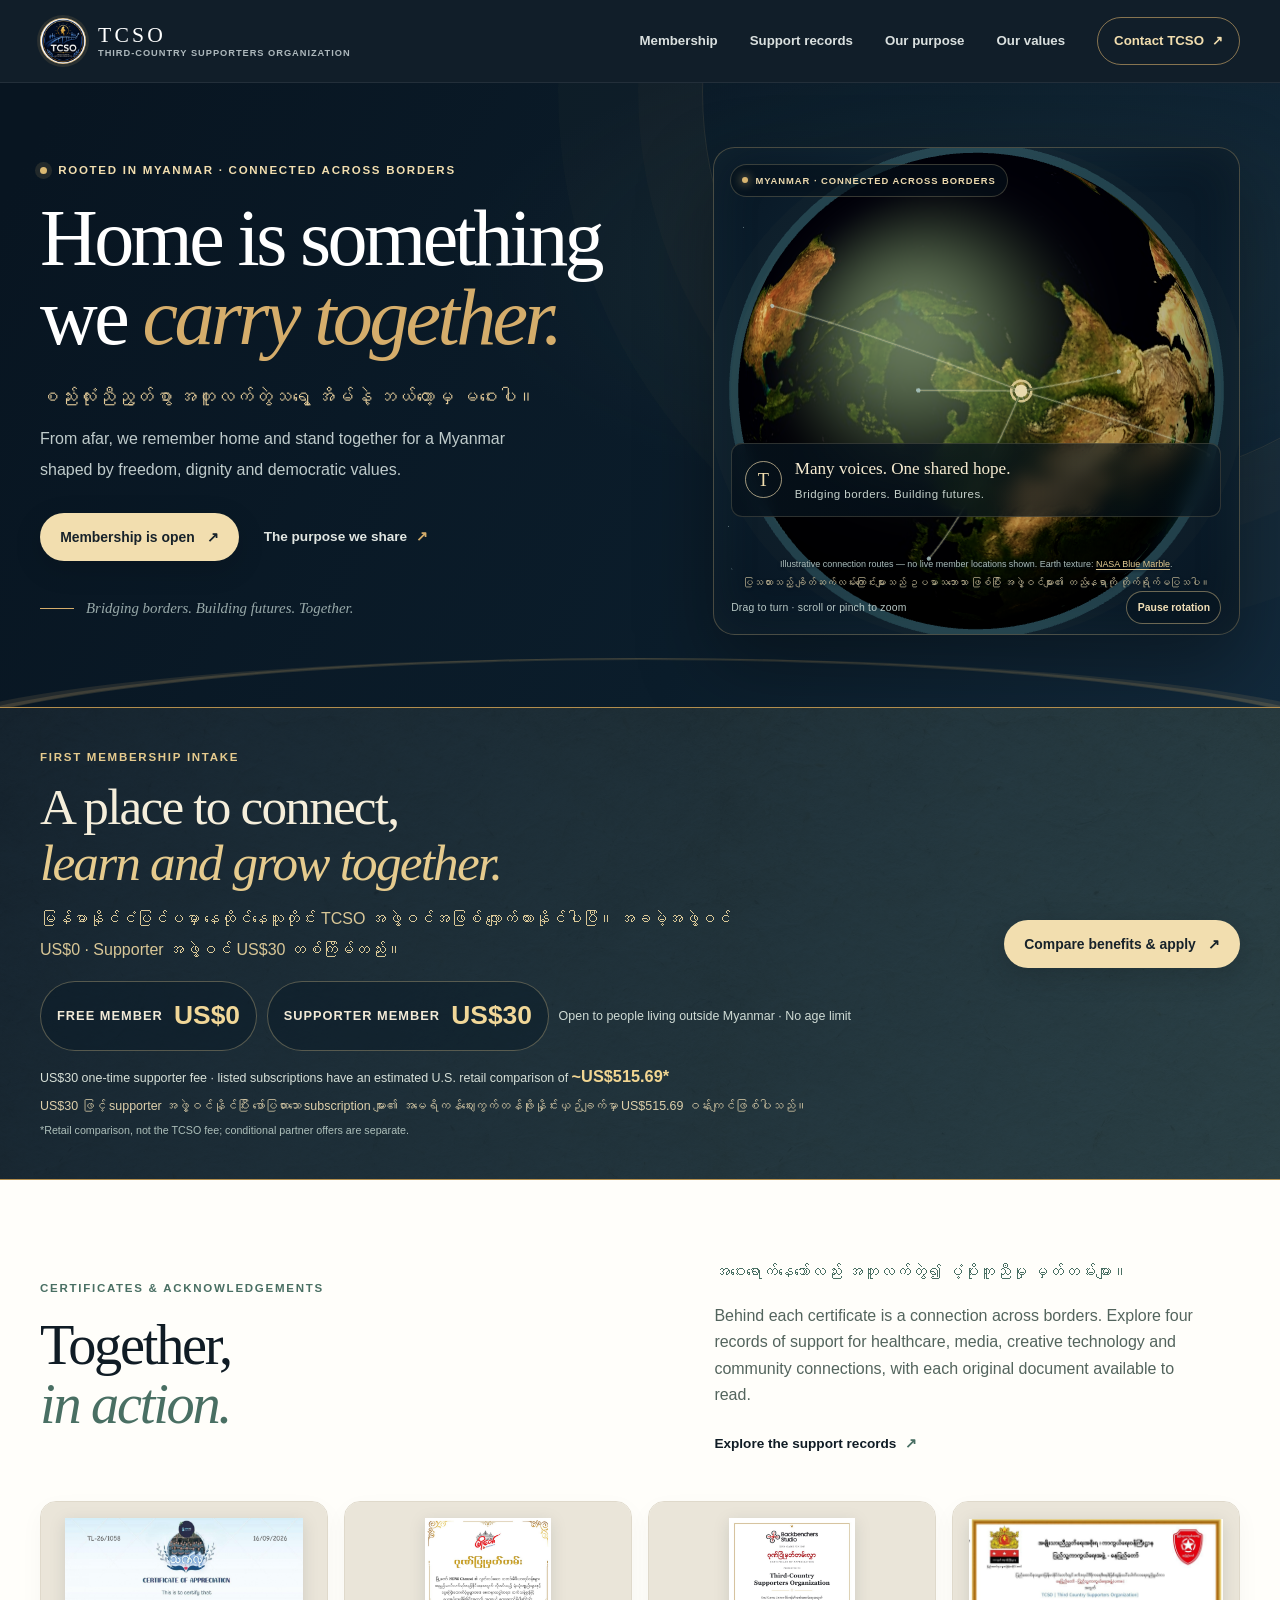
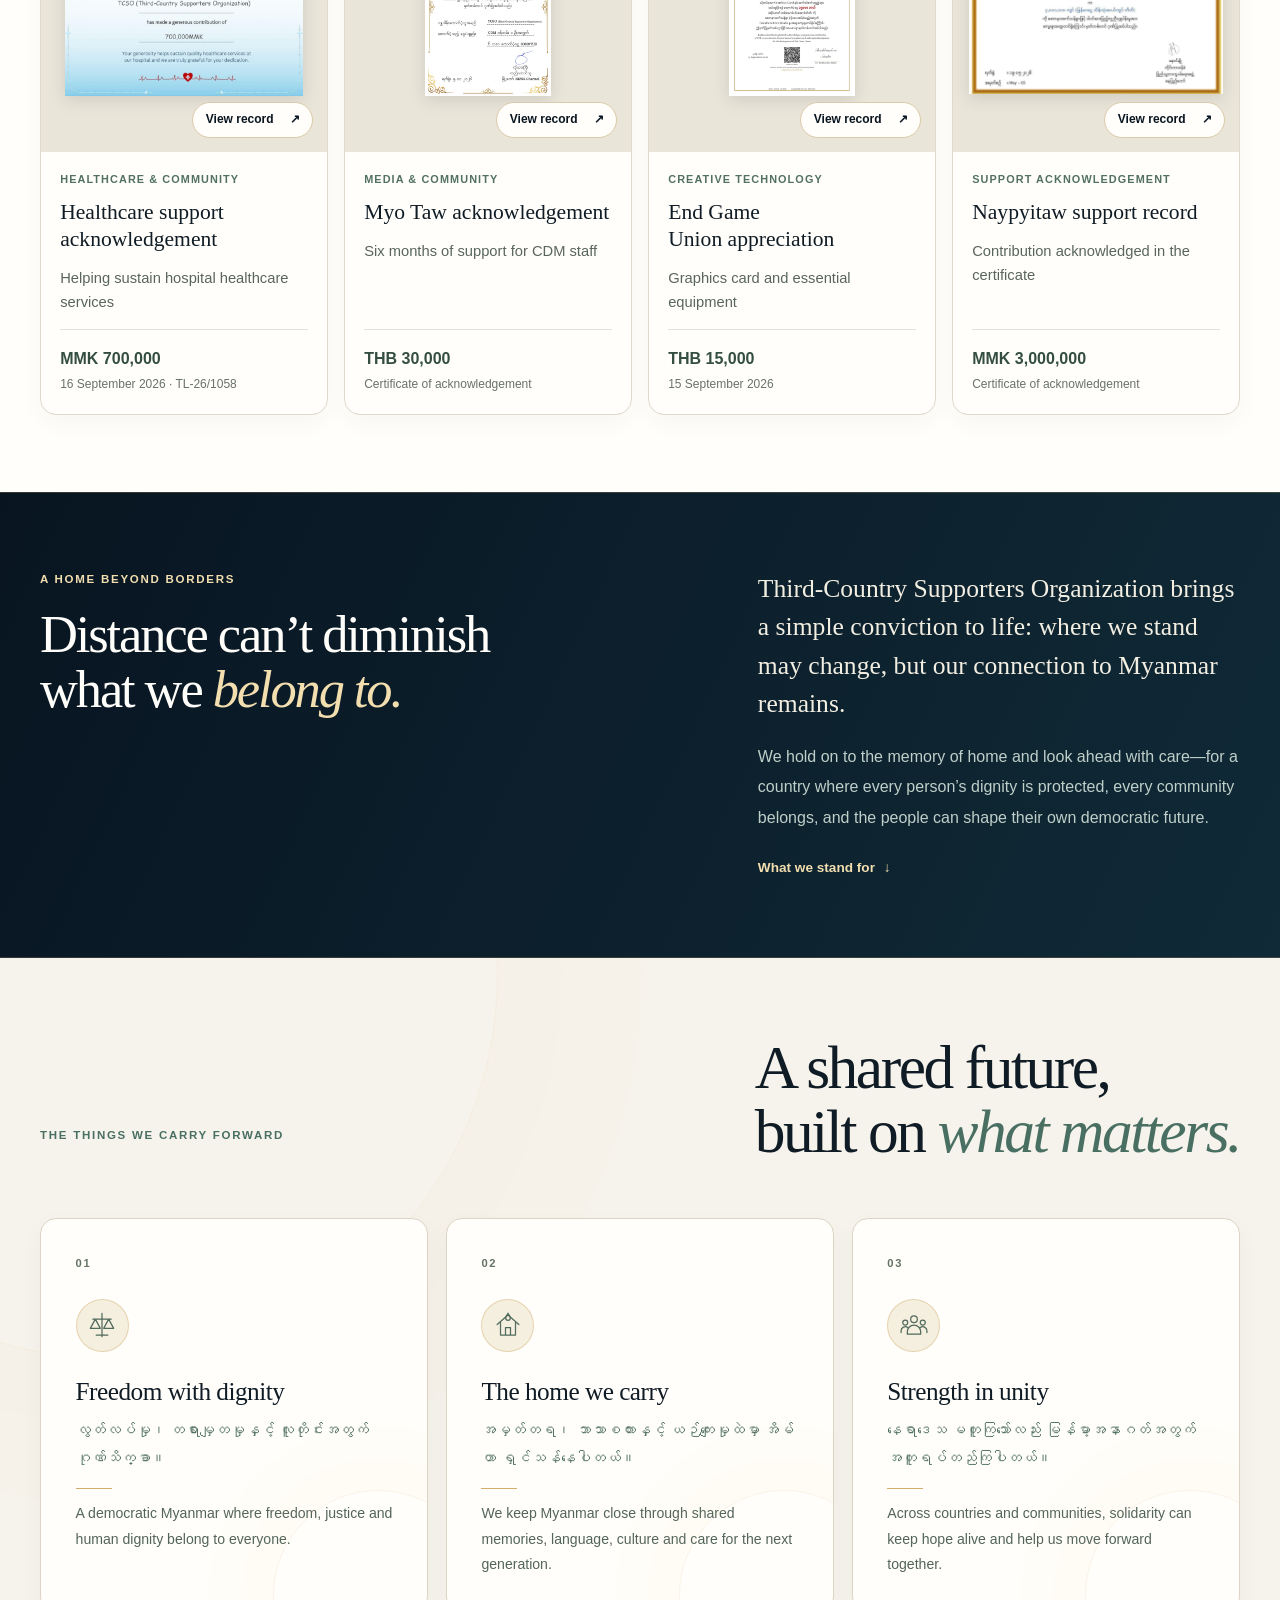
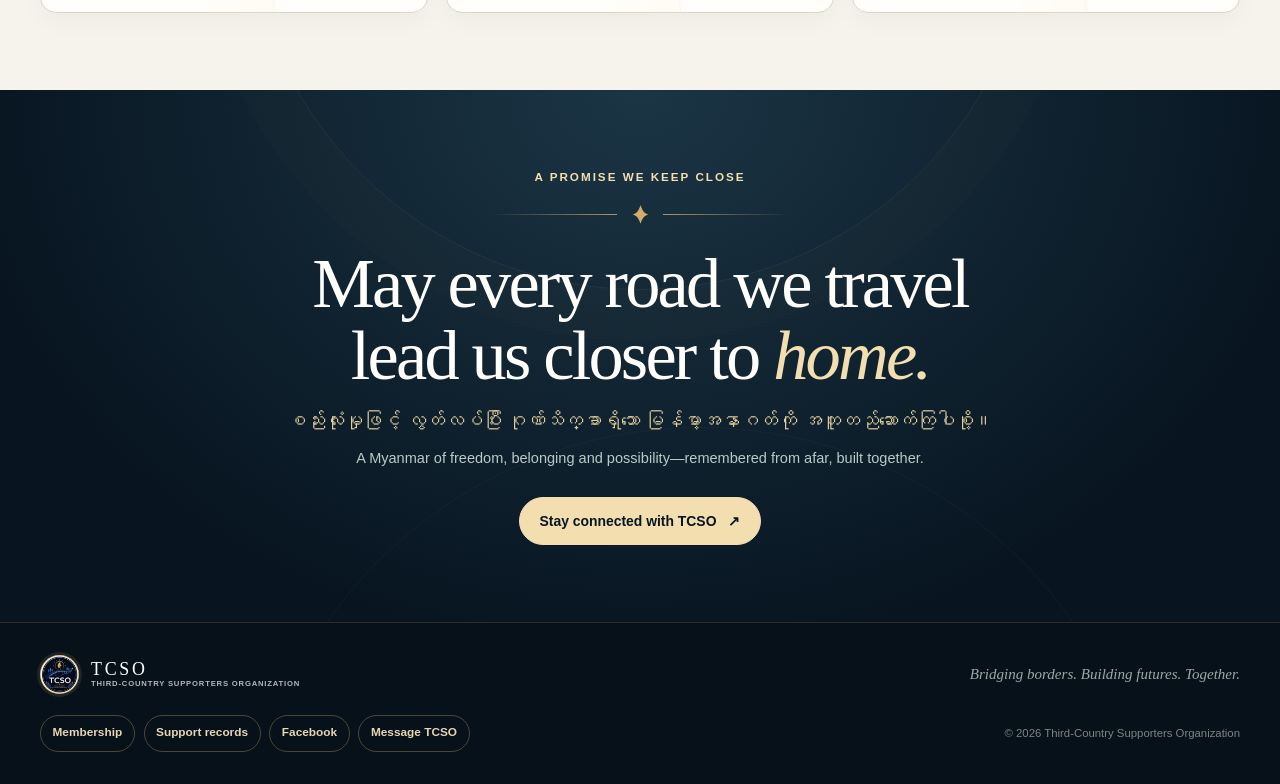
==== commit bb6d94e8: "Keep Messenger action buttons compact on mobile" ====
--- a/index.html
+++ b/index.html
@@ -43,7 +43,7 @@
       "sameAs": ["https://www.facebook.com/TCSODL"]
     }
     </script>
-    <link rel="stylesheet" href="/styles.css?v=20261108-mail-v6">
+    <link rel="stylesheet" href="/styles.css?v=20261108-mail-v7">
     <script type="importmap">
       {"imports":{"three":"/assets/vendor/three.module.js"}}
     </script>
--- a/styles.css
+++ b/styles.css
@@ -714,5 +714,5 @@
 .messenger-next p, .messenger-next li { font-size:.9rem; line-height:1.8; }
 .messenger-next ol { padding-left:1.2rem; margin:1rem 0 1.25rem; }
 .next-step-kicker { text-transform:uppercase; letter-spacing:.1em; font-weight:750; color:#52673d; font-size:.7rem !important; margin:0; }
-.messenger-next .application-result-actions { display:flex; flex-wrap:wrap; gap:.7rem; }
+.messenger-next .application-result-actions { display:flex; flex-direction:row; flex-wrap:wrap; gap:.7rem; }
 .messenger-next .button { flex:1 1 200px; }
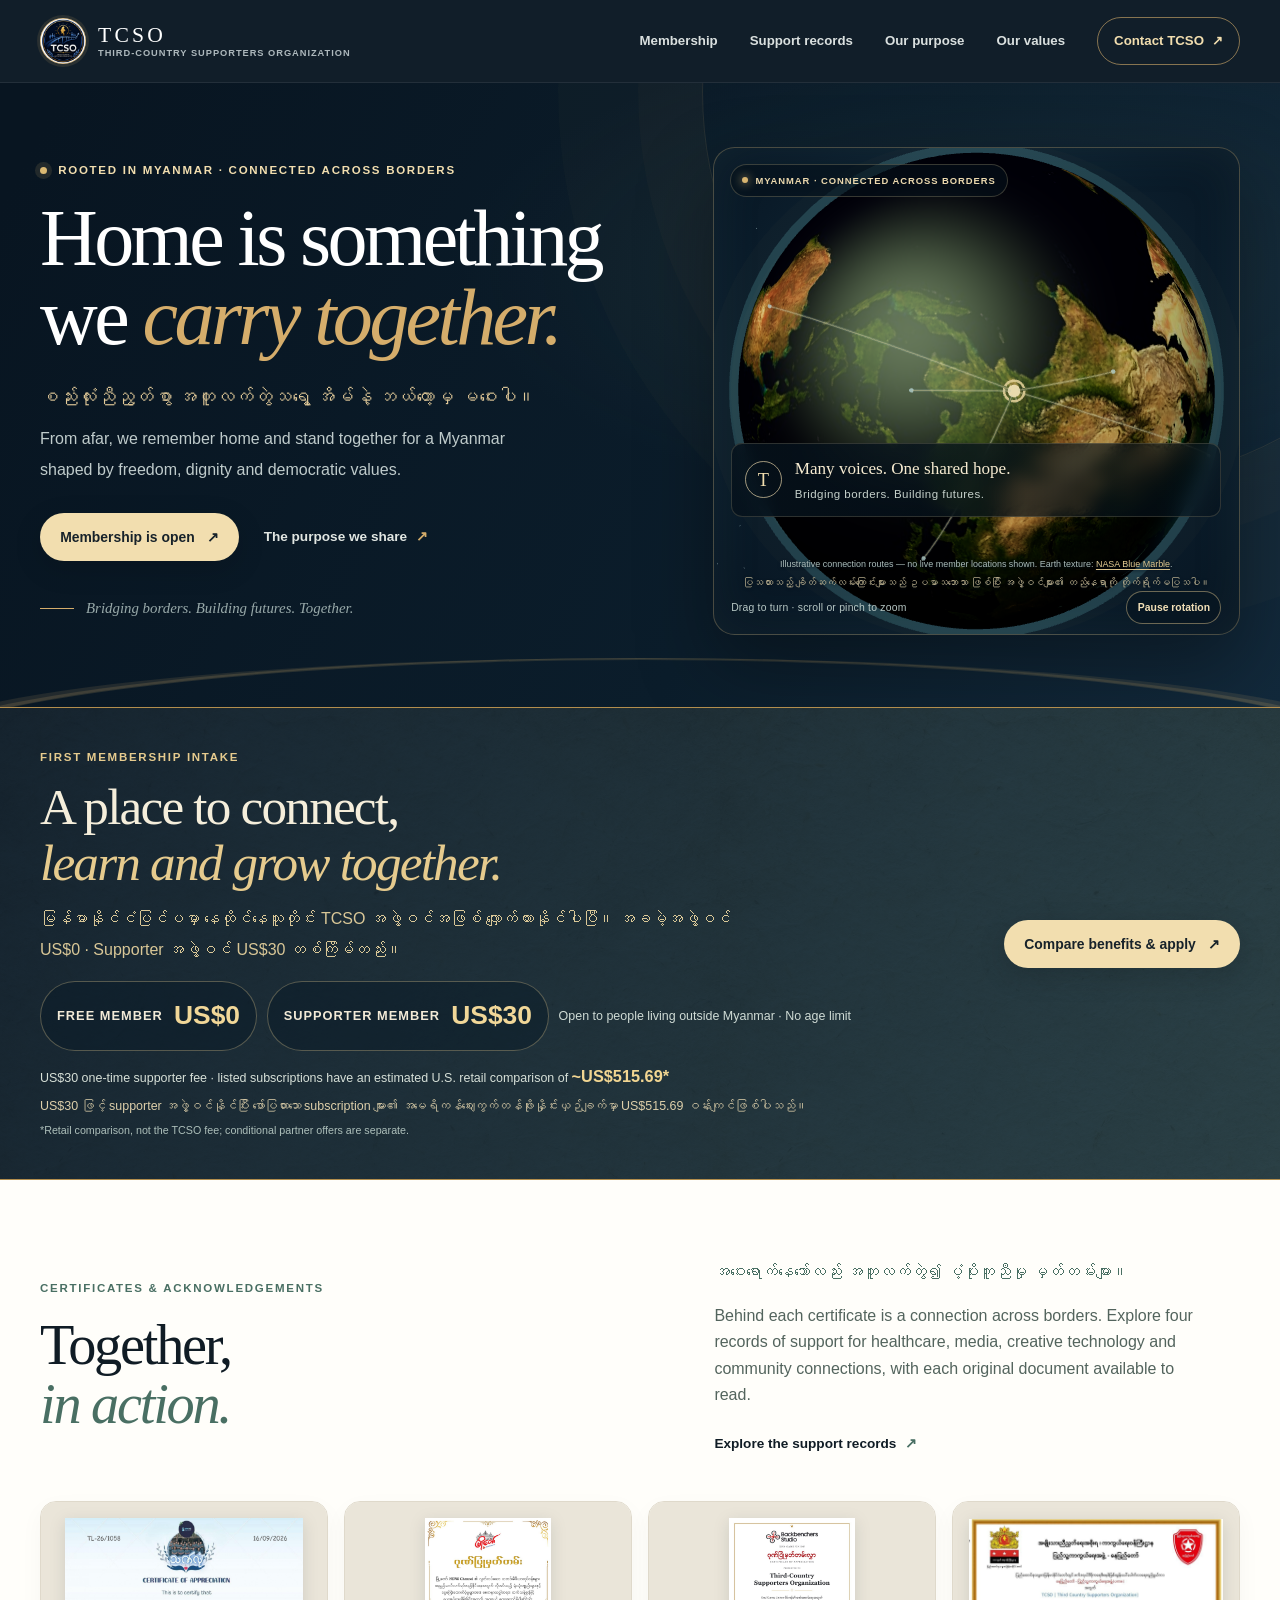
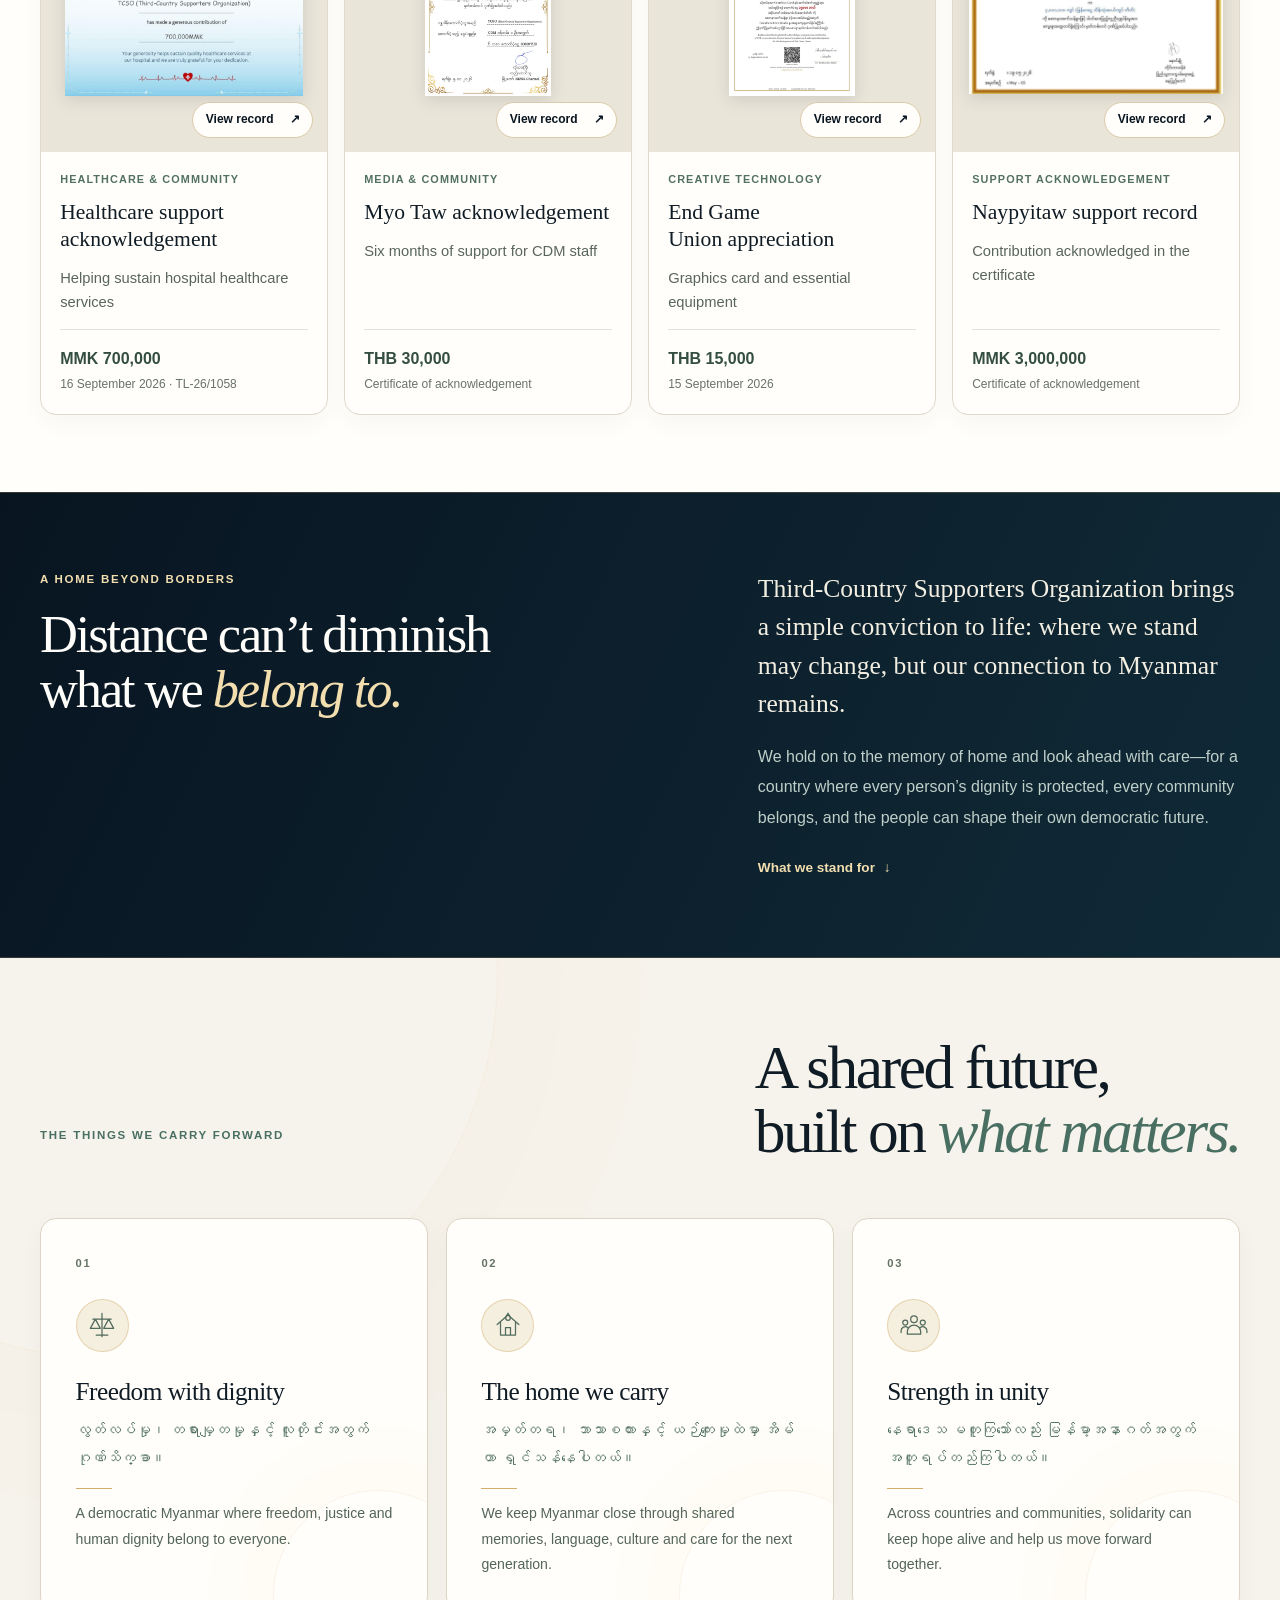
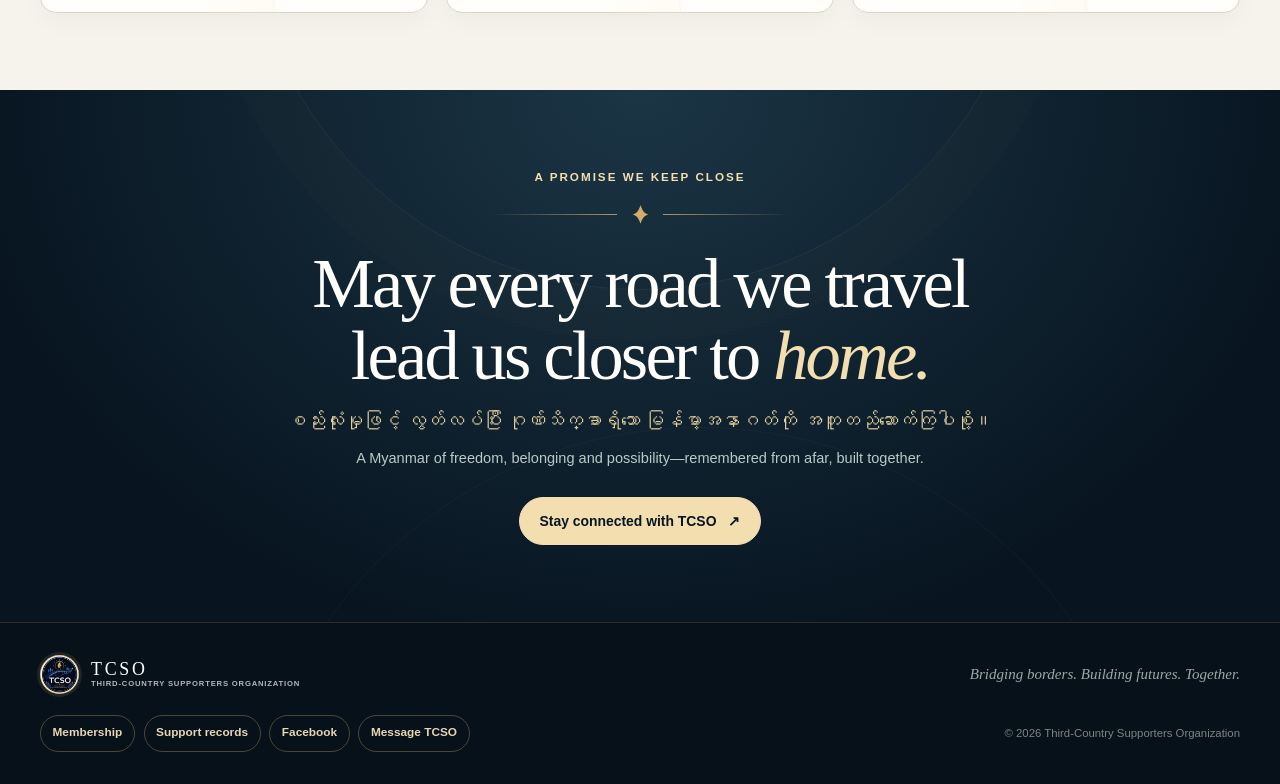
==== commit 864955f8: "Clarify benefit durations and resume email verification across tabs" ====
--- a/index.html
+++ b/index.html
@@ -43,7 +43,7 @@
       "sameAs": ["https://www.facebook.com/TCSODL"]
     }
     </script>
-    <link rel="stylesheet" href="/styles.css?v=20261108-mail-v7">
+    <link rel="stylesheet" href="/styles.css?v=20261108-resume-v8">
     <script type="importmap">
       {"imports":{"three":"/assets/vendor/three.module.js"}}
     </script>
--- a/styles.css
+++ b/styles.css
@@ -716,3 +716,7 @@
 .next-step-kicker { text-transform:uppercase; letter-spacing:.1em; font-weight:750; color:#52673d; font-size:.7rem !important; margin:0; }
 .messenger-next .application-result-actions { display:flex; flex-direction:row; flex-wrap:wrap; gap:.7rem; }
 .messenger-next .button { flex:1 1 200px; }
+
+.duration-badge { display:block; width:fit-content; background:#e7eddf; color:#234635; border-radius:6px; padding:.3rem .6rem; margin:.15rem 0 .6rem; font-size:.85rem; }
+.offer-story { max-width:880px; margin:0 auto 2rem; padding:1.5rem; background:#fffaf0; border:1px solid #d6bf83; border-radius:14px; color:#254334; line-height:1.9; }
+.offer-story h3 { margin:0; font-size:1.5rem; line-height:1.4; }
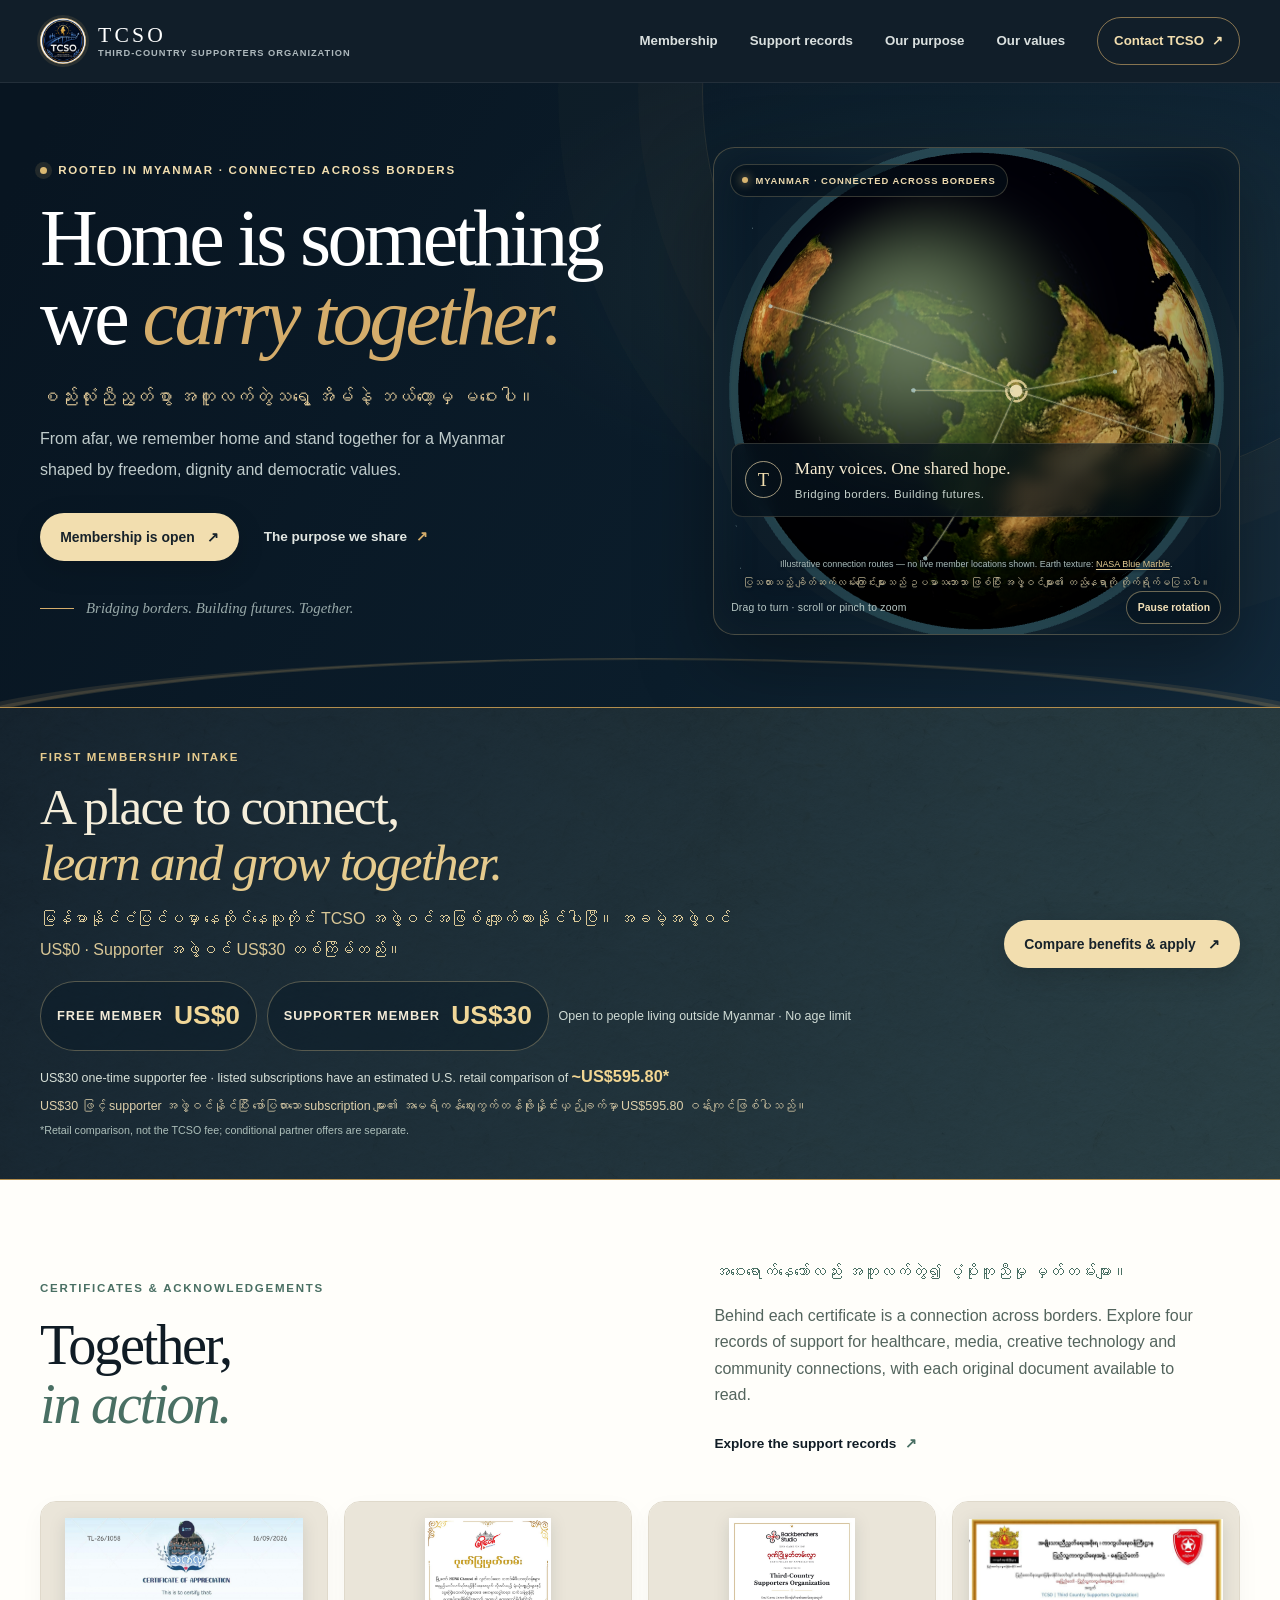
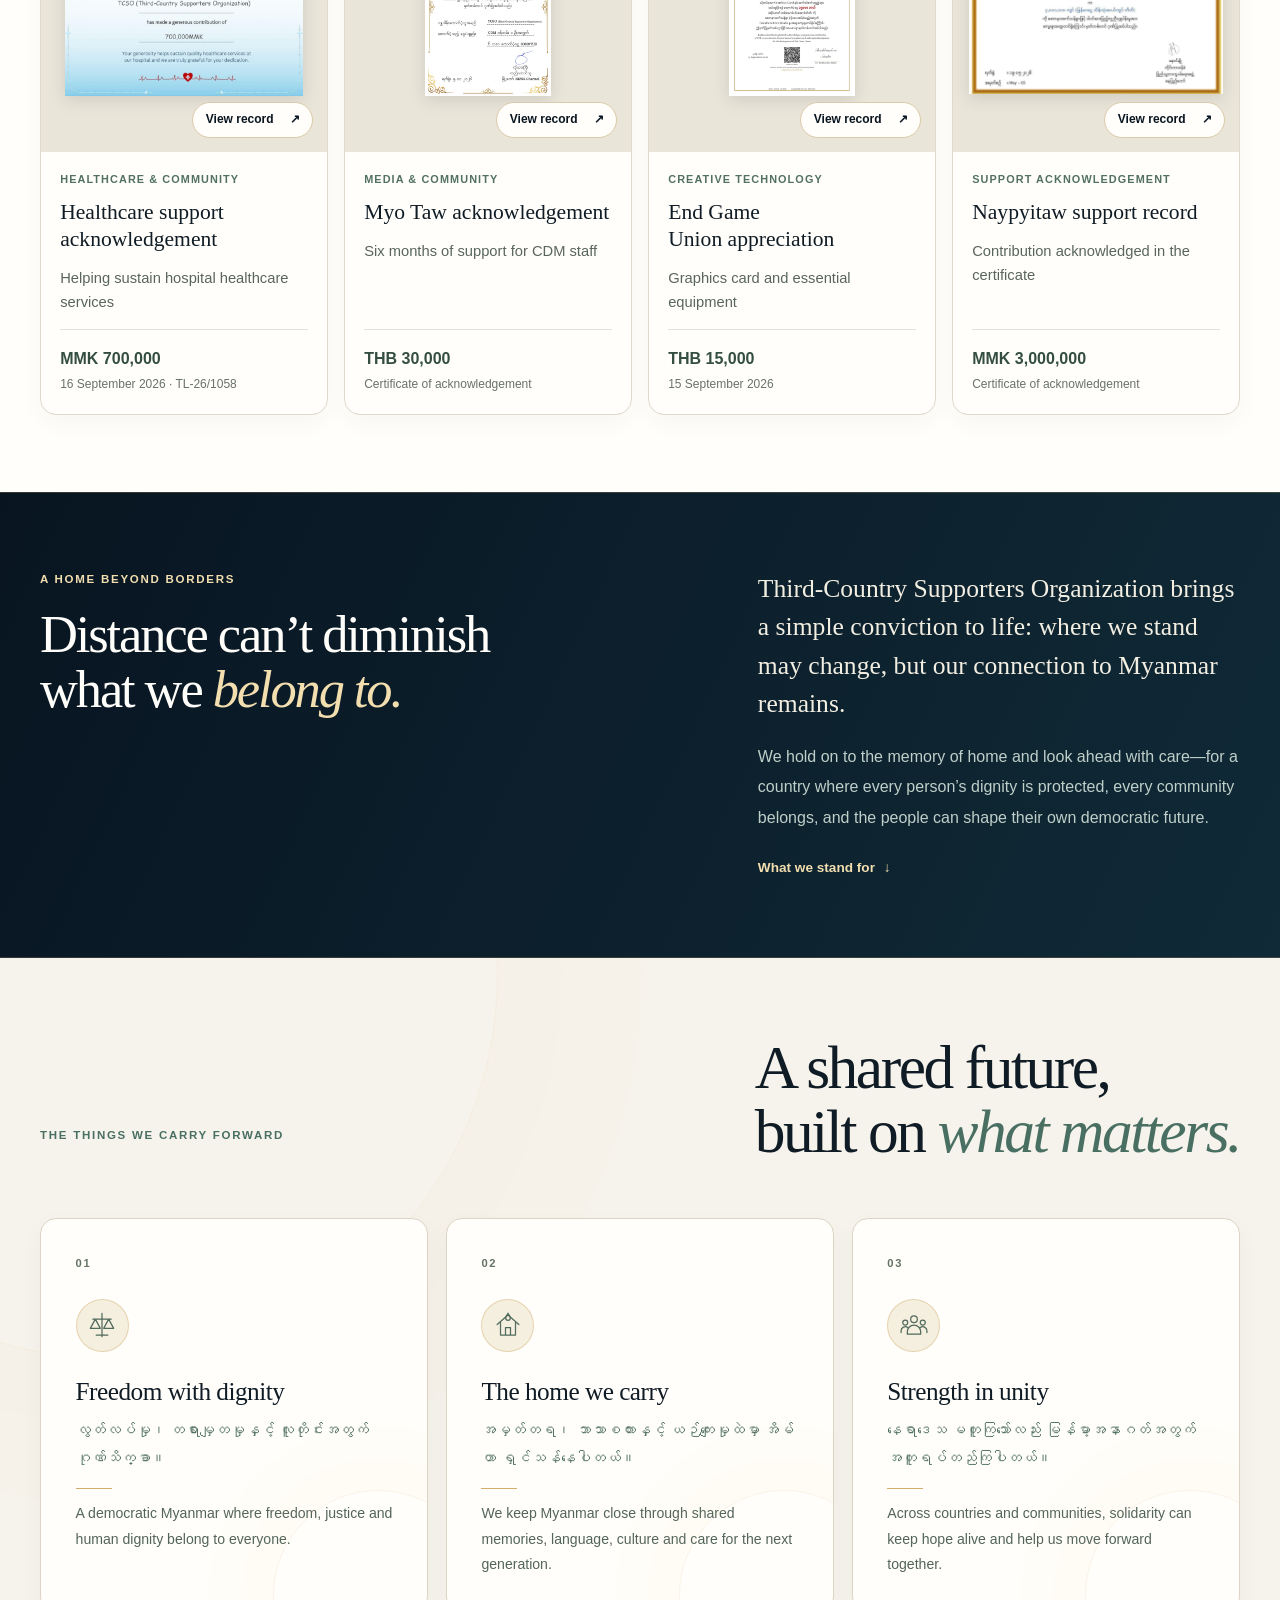
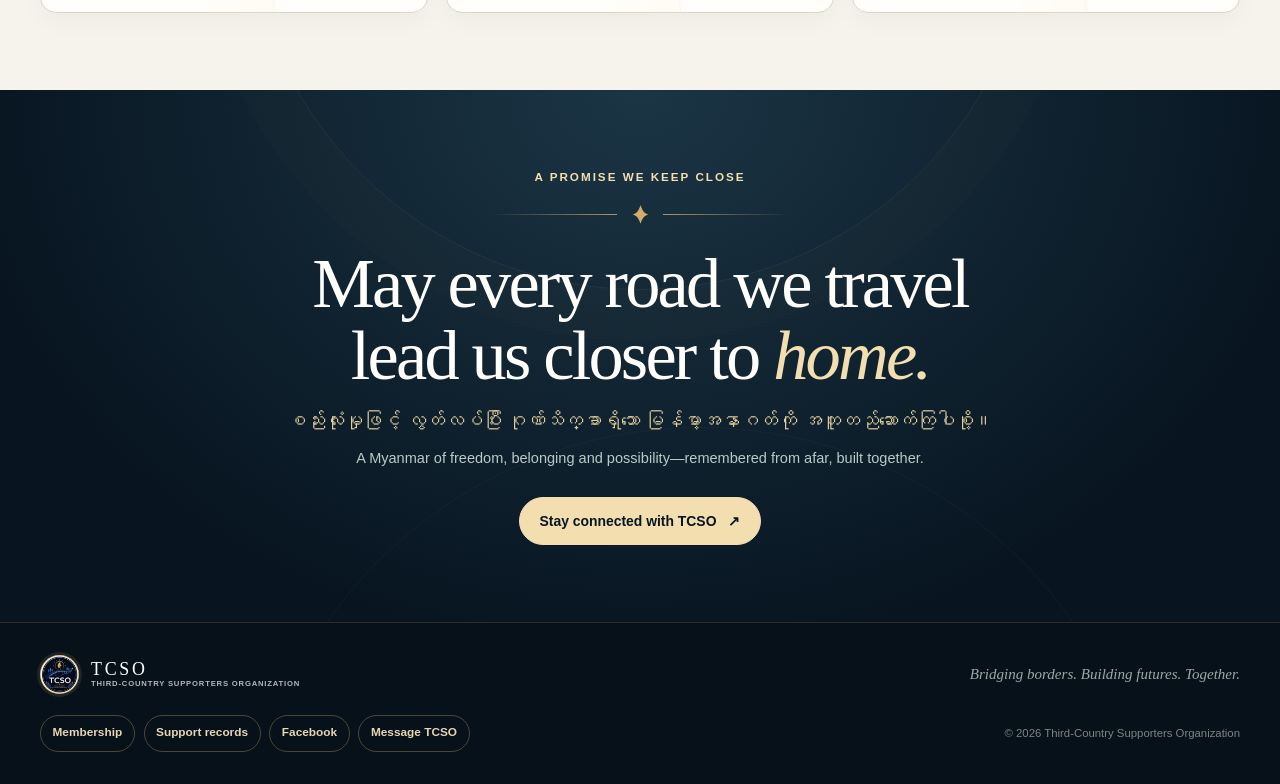
==== commit e387ad05: "Add product branding and align membership benefits with Google AI Pro" ====
--- a/index.html
+++ b/index.html
@@ -43,7 +43,7 @@
       "sameAs": ["https://www.facebook.com/TCSODL"]
     }
     </script>
-    <link rel="stylesheet" href="/styles.css?v=20261108-resume-v8">
+    <link rel="stylesheet" href="/styles.css?v=20261108-products-v9">
     <script type="importmap">
       {"imports":{"three":"/assets/vendor/three.module.js"}}
     </script>
@@ -118,7 +118,7 @@
                         <span><strong>SUPPORTER MEMBER</strong><b>US$30</b></span>
                         <small>Open to people living outside Myanmar · No age limit</small>
                     </div>
-                    <p class="membership-banner-value">US$30 one-time supporter fee · listed subscriptions have an estimated U.S. retail comparison of <strong>~US$515.69*</strong><br><span lang="my">US$30 ဖြင့် supporter အဖွဲ့ဝင်နိုင်ပြီး ဖော်ပြထားသော subscription များ၏ အမေရိကန်ဈေးကွက်တန်ဖိုးနှိုင်းယှဉ်ချက်မှာ US$515.69 ဝန်းကျင်ဖြစ်ပါသည်။</span><small>*Retail comparison, not the TCSO fee; conditional partner offers are separate.</small></p>
+                    <p class="membership-banner-value">US$30 one-time supporter fee · listed subscriptions have an estimated U.S. retail comparison of <strong>~US$595.80*</strong><br><span lang="my">US$30 ဖြင့် supporter အဖွဲ့ဝင်နိုင်ပြီး ဖော်ပြထားသော subscription များ၏ အမေရိကန်ဈေးကွက်တန်ဖိုးနှိုင်းယှဉ်ချက်မှာ US$595.80 ဝန်းကျင်ဖြစ်ပါသည်။</span><small>*Retail comparison, not the TCSO fee; conditional partner offers are separate.</small></p>
                 </div>
                 <a class="button button--gold" href="/membership/">Compare benefits & apply <span aria-hidden="true">↗</span></a>
             </div>
--- a/styles.css
+++ b/styles.css
@@ -720,3 +720,12 @@
 .duration-badge { display:block; width:fit-content; background:#e7eddf; color:#234635; border-radius:6px; padding:.3rem .6rem; margin:.15rem 0 .6rem; font-size:.85rem; }
 .offer-story { max-width:880px; margin:0 auto 2rem; padding:1.5rem; background:#fffaf0; border:1px solid #d6bf83; border-radius:14px; color:#254334; line-height:1.9; }
 .offer-story h3 { margin:0; font-size:1.5rem; line-height:1.4; }
+
+/* Product identity: stable icon dimensions and comfortable bilingual spacing. */
+.plan-card { background-image: none; background-color: #fffdf7; }
+.product-heading { display:flex; align-items:center; gap:.75rem; min-height:2.75rem; }
+.product-icon { flex:0 0 2.25rem; width:2.25rem; height:2.25rem; object-fit:contain; padding:.25rem; background:white; border:1px solid #e6e6dc; border-radius:.55rem; box-sizing:content-box; }
+.benefit-list li .product-heading span { color:inherit; font-size:1.04rem; font-weight:700; line-height:1.45; }
+.benefit-list li { padding:1.25rem 0; gap:.65rem; }
+.benefit-list li span[lang="my"] { display:block; margin-top:.35rem; line-height:1.9; }
+.partner-detail-list .product-heading span { font-weight:700; }
